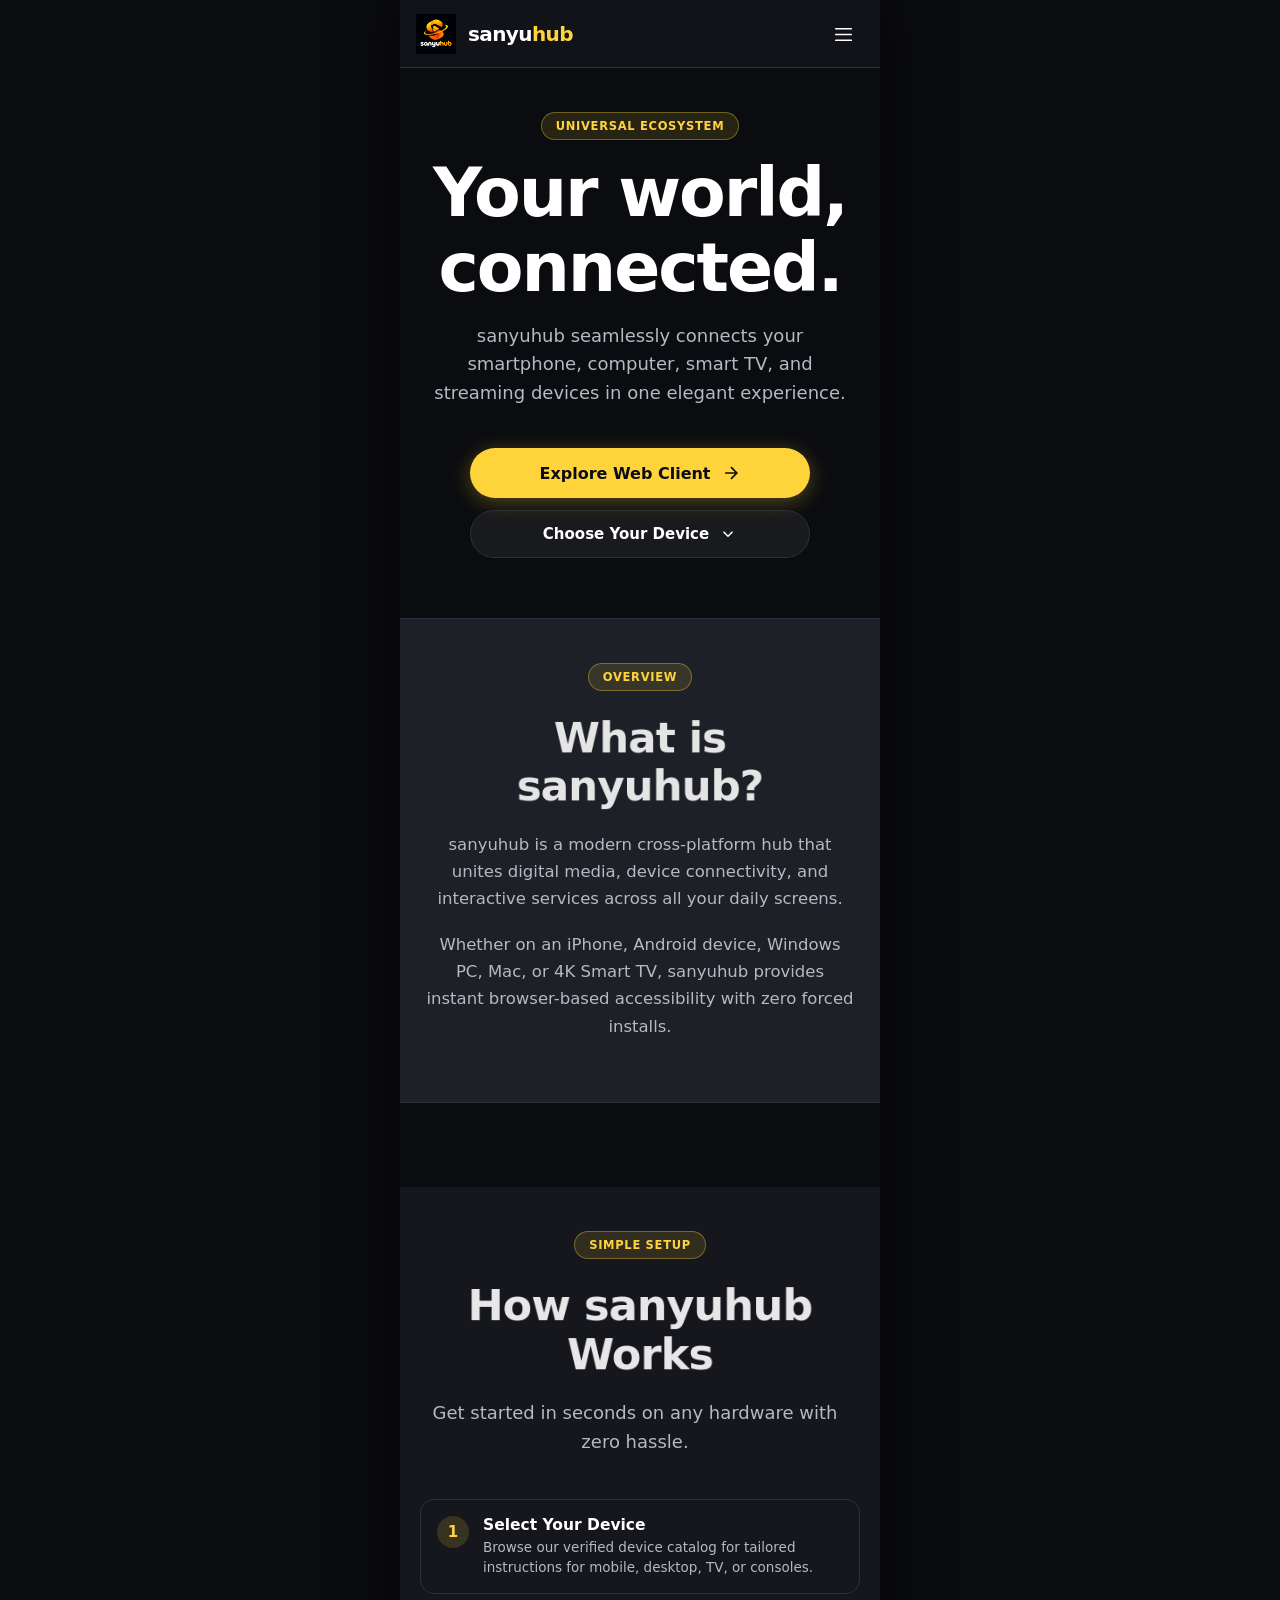
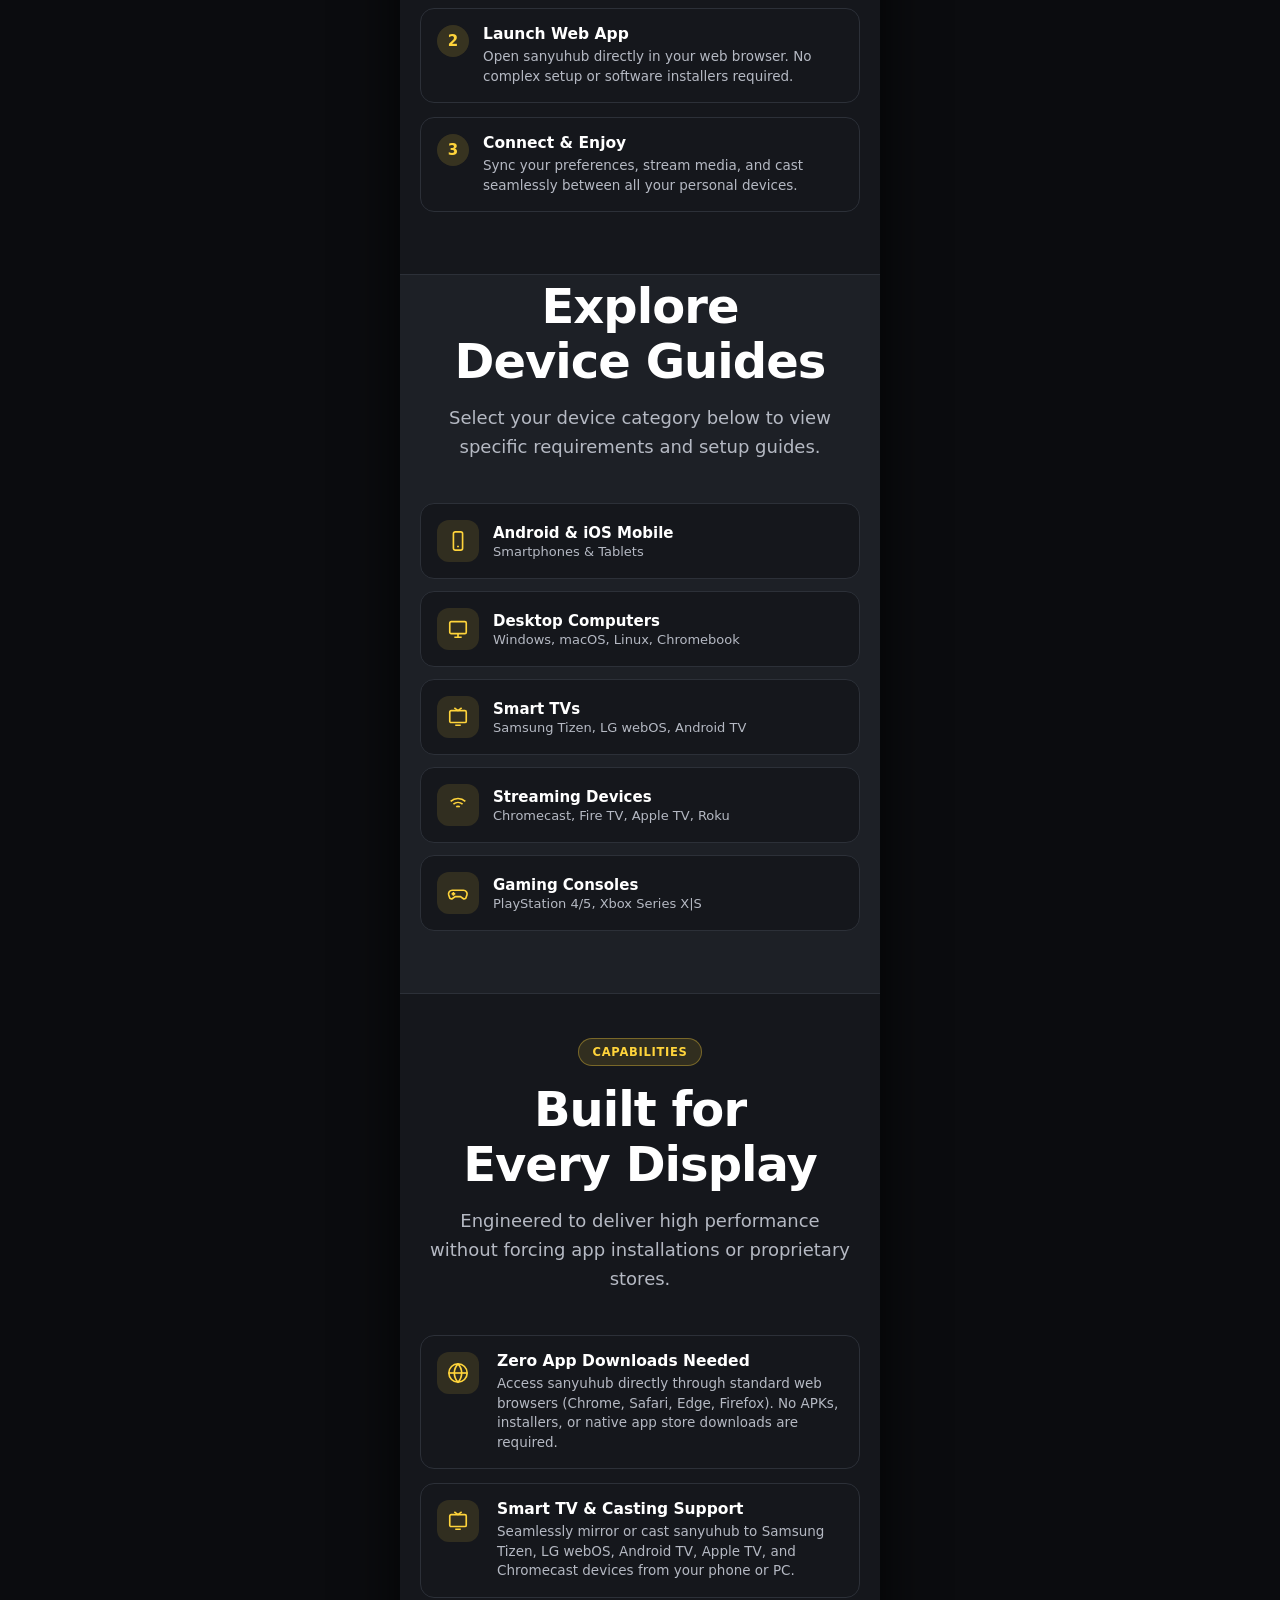
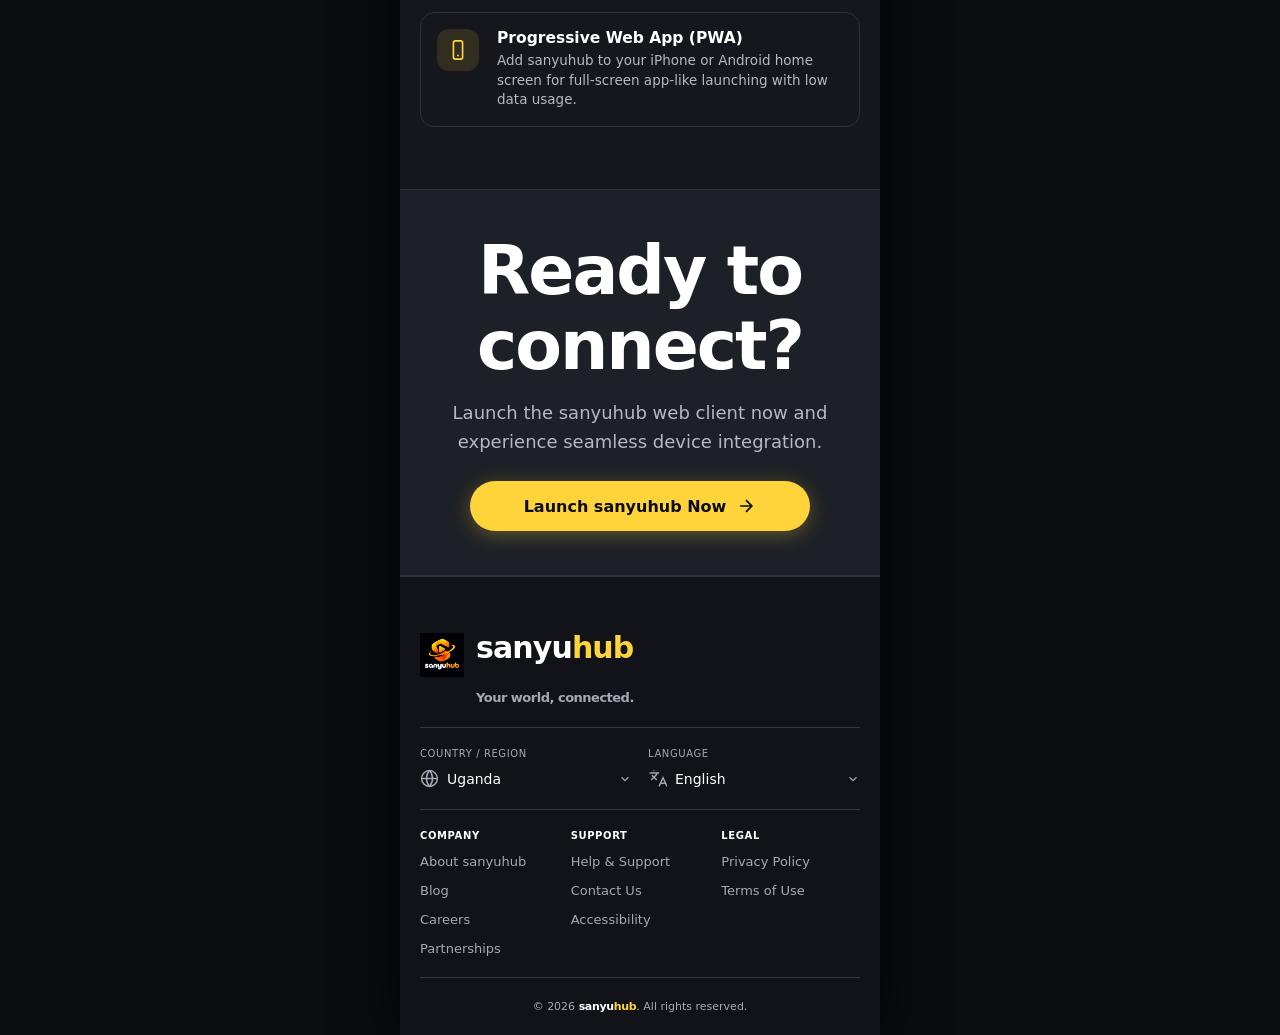
==== index.html @ c86d8ec1 "Set homepage hero image as CSS background for hero and sidebar Co-authored-by: lonelymeddy <25576430" ====
<!doctype html>
<html lang="en">
<head>
  <meta charset="utf-8">
  <meta name="viewport" content="width=device-width, initial-scale=1.0">
  <meta name="theme-color" content="#0b0c0f">
  <title>sanyuhub — Device Ecosystem</title>
  <link rel="icon" type="image/x-icon" href="/assets/favicon.ico">
  <link rel="apple-touch-icon" href="/assets/apple-touch-icon.png">
  <link rel="stylesheet" href="/src/styles/theme.css">
  <link rel="stylesheet" href="/src/styles/animations.css">
  <link rel="stylesheet" href="/src/styles/motion.css">
  <script src="/i18n.js"></script>
  <style>
    :root {
      color-scheme: dark;
      --header: #111318;
      --sidebar: #1a1c23;
      --hover: #292b35;
      --line: #30323a;
      --text: #f5f5f7;
      --muted: #b5b9c3;
      --card-bg: #15171c;
      --card-border: #2c3038;
      --color-accent: #ffd43b;
      --color-accent-hover: #ffe16a;
    }
    * { box-sizing: border-box; }
    html, body {
      margin: 0;
      padding: 0;
      min-height: 100%;
      font-family: system-ui, -apple-system, BlinkMacSystemFont, "Segoe UI", Roboto, "Helvetica Neue", Arial, sans-serif;
      background: var(--color-background);
      color: var(--color-text-primary);
      overflow-x: clip;
      scroll-behavior: smooth;
    }
    button, select, a { font: inherit; }

    .app {
      width: 100%;
      max-width: 480px;
      min-height: 100vh;
      margin: 0 auto;
      background: var(--sidebar);
      box-shadow: 0 0 50px rgba(0,0,0,0.8);
      display: flex;
      flex-direction: column;
      position: relative;
    }

    /* RTL Support */
    [dir="rtl"] {
      text-align: right;
    }
    [dir="rtl"] .category-button {
      text-align: right;
    }
    [dir="rtl"] .devices {
      padding: 0 47px 8px 12px;
    }
    [dir="rtl"] .device {
      border-left: none;
      border-right: 1px solid #555864;
      padding: 8px 12px 8px 0;
      text-align: right;
    }
    [dir="rtl"] .device.selected {
      border-right-color: var(--color-accent);
    }
    [dir="rtl"] .menu-toggle {
      margin-left: 0;
      margin-right: auto;
    }
    [dir="rtl"] .copyright {
      text-align: center;
    }

    /* Header - PRESERVED SIDEBAR/HEADER SPEC */
    .header {
      height: 68px;
      display: flex;
      align-items: center;
      gap: 12px;
      padding: 0 16px;
      background: var(--header);
      border-bottom: 1px solid var(--line);
      position: sticky;
      top: 0;
      z-index: 100;
    }
    .brand-link {
      display: flex;
      align-items: center;
      gap: 12px;
      text-decoration: none;
      color: inherit;
    }
    .logo {
      width: 40px;
      height: 40px;
      object-fit: contain;
      flex-shrink: 0;
    }
    .brand {
      font-size: 20px;
      font-weight: 750;
      letter-spacing: -.5px;
    }
    .menu-toggle {
      margin-left: auto;
      width: 42px;
      height: 42px;
      display: grid;
      place-items: center;
      border: 0;
      border-radius: 9px;
      background: transparent;
      color: white;
      cursor: pointer;
      transition: background 0.2s ease;
    }
    .menu-toggle:hover, .menu-toggle:focus-visible {
      background: var(--hover);
      outline: none;
    }
    .menu-toggle svg {
      width: 23px;
      height: 23px;
    }

    /* Sidebar Backdrop Overlay */
    .backdrop {
      display: none;
      position: fixed;
      top: 0;
      left: 0;
      right: 0;
      bottom: 0;
      background: rgba(0, 0, 0, 0.7);
      backdrop-filter: blur(4px);
      z-index: 80;
    }
    .backdrop.active {
      display: block;
    }

    /* Sidebar Navigation - EXACT BEHAVIOR & STRUCTURE PRESERVED */
    .sidebar {
      display: none;
      padding: 10px 8px 20px;
      background: linear-gradient(rgba(26, 28, 35, 0.88), rgba(26, 28, 35, 0.94)), url('/assets/homepage-hero.png');
      background-position: center;
      background-size: cover;
      background-repeat: no-repeat;
      border-bottom: 1px solid var(--line);
      position: sticky;
      top: 68px;
      max-height: calc(100vh - 68px);
      overflow-y: auto;
      z-index: 90;
    }
    .sidebar.open {
      display: block;
      animation: reveal .16s ease-out;
    }
    .category {
      border-radius: 9px;
      overflow: hidden;
      margin-bottom: 2px;
    }
    .category-button {
      width: 100%;
      min-height: 48px;
      display: flex;
      align-items: center;
      gap: 13px;
      padding: 10px 12px;
      border: 0;
      border-radius: 9px;
      color: var(--text);
      background: transparent;
      text-align: left;
      cursor: pointer;
      transition: background 0.15s ease;
    }
    .category-button:hover, .category-button:focus-visible {
      background: var(--hover);
      outline: none;
    }
    .category-icon {
      width: 22px;
      height: 22px;
      flex: 0 0 22px;
      display: grid;
      place-items: center;
      color: #e7e7eb;
    }
    .category-icon svg {
      width: 21px;
      height: 21px;
      stroke: currentColor;
      fill: none;
      stroke-width: 1.7;
      stroke-linecap: round;
      stroke-linejoin: round;
    }
    .category-name {
      flex: 1;
      font-size: 15px;
      font-weight: 520;
    }
    .toggle-symbol {
      width: 24px;
      height: 24px;
      display: grid;
      place-items: center;
      font-size: 23px;
      line-height: 1;
      font-weight: 350;
    }
    .devices {
      display: none;
      padding: 0 12px 8px 47px;
    }
    .category.open .devices {
      display: block;
      animation: reveal .16s ease-out;
    }
    a.category-button {
      text-decoration: none;
    }
    .category-button.selected {
      background: var(--hover);
      color: white;
      font-weight: 600;
    }
    .device {
      display: flex;
      align-items: center;
      gap: 8px;
      width: 100%;
      min-height: 40px;
      padding: 8px 0 8px 12px;
      border: 0;
      border-left: 1px solid #555864;
      background: transparent;
      color: var(--muted);
      text-align: left;
      font-size: 14px;
      cursor: pointer;
      transition: color 0.15s ease, background 0.15s ease;
      text-decoration: none;
    }
    .device-icon {
      width: 18px;
      height: 18px;
      flex: 0 0 18px;
      display: grid;
      place-items: center;
      color: inherit;
    }
    .device-icon svg {
      width: 16px;
      height: 16px;
      stroke: currentColor;
      fill: none;
      stroke-width: 1.7;
      stroke-linecap: round;
      stroke-linejoin: round;
    }
    .device:hover, .device:focus-visible {
      color: white;
      background: rgba(255, 255, 255, 0.04);
      outline: none;
    }
    .device.selected {
      color: #ffffff;
      font-weight: 600;
      border-left-color: var(--color-accent);
    }

    /* Workspace Content Area */
    .workspace {
      flex: 1;
      padding: 0;
      background: var(--color-background);
      display: flex;
      flex-direction: column;
      width: 100%;
      min-height: calc(100vh - 68px);
    }

    /* Storytelling Sections */
    .section-story {
      padding: 44px 20px;
      display: flex;
      flex-direction: column;
      align-items: center;
      text-align: center;
      position: relative;
      overflow: hidden;
      border-bottom: 1px solid var(--color-border);
    }
    .section-story.bg-dark {
      background: var(--color-background);
    }
    .home-hero-section {
      background-image: linear-gradient(rgba(11, 12, 15, 0.82), rgba(11, 12, 15, 0.90)), url('/assets/homepage-hero.png');
      background-position: center;
      background-size: cover;
      background-repeat: no-repeat;
    }
    .section-story.bg-surface {
      background: var(--color-surface);
    }
    .section-story.bg-card {
      background: var(--color-surface-elevated);
    }

    /* Typography Scale */
    .hero-title {
      font-size: clamp(34px, 8vw, 68px);
      font-weight: 750;
      line-height: 1.1;
      letter-spacing: -0.03em;
      margin: 0 0 16px;
      color: #ffffff;
      text-wrap: balance;
    }
    .section-title {
      font-size: clamp(26px, 6vw, 48px);
      font-weight: 700;
      line-height: 1.15;
      letter-spacing: -0.02em;
      margin: 0 0 14px;
      color: #ffffff;
      text-wrap: balance;
    }
    .body-lead {
      font-size: clamp(15.5px, 2.2vw, 18px);
      line-height: 1.6;
      color: var(--color-text-secondary);
      max-width: 430px;
      margin: 0 0 24px;
      font-weight: 400;
    }
    .body-text {
      font-size: clamp(14.5px, 1.9vw, 16.5px);
      line-height: 1.65;
      color: var(--muted);
      max-width: 430px;
      margin: 0 0 18px;
    }
    .badge-pill {
      display: inline-flex;
      align-items: center;
      gap: 6px;
      padding: 6px 14px;
      border-radius: 20px;
      background: rgba(255, 212, 59, 0.12);
      border: 1px solid rgba(255, 212, 59, 0.35);
      color: var(--color-accent);
      font-size: 11.5px;
      font-weight: 700;
      text-transform: uppercase;
      letter-spacing: 0.06em;
      margin-bottom: 16px;
    }

    /* Yellow Buttons & Micro-Interactions */
    .btn-primary {
      display: inline-flex;
      align-items: center;
      justify-content: center;
      gap: 10px;
      width: 100%;
      max-width: 340px;
      min-height: 50px;
      padding: 12px 24px;
      background: var(--color-accent);
      color: #0b0c0f;
      border: none;
      border-radius: 25px;
      font-size: 16px;
      font-weight: 700;
      text-decoration: none;
      cursor: pointer;
      box-shadow: 0 4px 20px rgba(255, 212, 59, 0.3);
      transition: transform 0.2s ease, background 0.2s ease, box-shadow 0.2s ease;
    }
    .btn-primary:hover, .btn-primary:focus-visible {
      background: var(--color-accent-hover);
      transform: translateY(-2px);
      box-shadow: 0 6px 24px rgba(255, 212, 59, 0.45);
      outline: none;
    }
    .btn-secondary {
      display: inline-flex;
      align-items: center;
      justify-content: center;
      gap: 10px;
      width: 100%;
      max-width: 340px;
      min-height: 48px;
      padding: 10px 20px;
      background: rgba(255, 255, 255, 0.06);
      color: #ffffff;
      border: 1px solid var(--color-border);
      border-radius: 24px;
      font-size: 15px;
      font-weight: 600;
      text-decoration: none;
      cursor: pointer;
      transition: background 0.2s ease, border-color 0.2s ease;
    }
    .btn-secondary:hover, .btn-secondary:focus-visible {
      background: rgba(255, 255, 255, 0.12);
      border-color: rgba(255, 212, 59, 0.5);
      outline: none;
    }

    /* Visual Containers & Graphics */
    .visual-container {
      width: 100%;
      max-width: 380px;
      margin: 20px 0 10px;
      position: relative;
    }
    .device-mockup {
      width: 100%;
      border-radius: 16px;
      background: var(--card-bg);
      border: 1px solid var(--card-border);
      padding: 20px;
      box-shadow: 0 16px 36px rgba(0,0,0,0.5);
      display: flex;
      flex-direction: column;
      align-items: center;
    }
    .device-graphic {
      width: 100%;
      max-height: 210px;
      object-fit: contain;
      margin-bottom: 8px;
    }
    .hero-image-crop-container {
      width: 100%;
      height: 240px;
      overflow: hidden;
      border-radius: 12px;
      position: relative;
    }
    .hero-image-crop-container img {
      width: 100%;
      height: 200%;
      object-fit: cover;
      object-position: top right;
      display: block;
    }

    /* Steps & Cards */
    .steps-container {
      width: 100%;
      display: flex;
      flex-direction: column;
      gap: 14px;
      margin: 18px 0;
      text-align: left;
    }
    .step-card {
      display: flex;
      gap: 14px;
      align-items: flex-start;
      background: var(--card-bg);
      border: 1px solid var(--card-border);
      border-radius: 14px;
      padding: 16px;
    }
    .step-number {
      width: 32px;
      height: 32px;
      border-radius: 50%;
      background: rgba(255, 212, 59, 0.15);
      color: var(--color-accent);
      display: grid;
      place-items: center;
      font-weight: 700;
      font-size: 15px;
      flex-shrink: 0;
    }
    .step-content h4 {
      margin: 0 0 4px;
      font-size: 15.5px;
      font-weight: 650;
      color: #fff;
    }
    .step-content p {
      margin: 0;
      font-size: 13.5px;
      color: var(--muted);
      line-height: 1.45;
    }

    /* Category Grid */
    .category-grid {
      display: grid;
      grid-template-columns: 1fr;
      gap: 12px;
      width: 100%;
      margin: 18px 0;
    }
    .cat-card {
      display: flex;
      align-items: center;
      gap: 14px;
      background: var(--card-bg);
      border: 1px solid var(--card-border);
      border-radius: 14px;
      padding: 16px;
      text-decoration: none;
      color: inherit;
      transition: transform 0.2s ease, border-color 0.2s ease, background 0.2s ease;
    }
    .cat-card:hover {
      border-color: rgba(255, 212, 59, 0.4);
      background: #1c1f28;
      transform: translateY(-2px);
    }
    .cat-card-icon {
      width: 42px;
      height: 42px;
      border-radius: 12px;
      background: rgba(255, 212, 59, 0.12);
      display: grid;
      place-items: center;
      color: var(--color-accent);
      flex-shrink: 0;
    }
    .cat-card-icon svg {
      width: 22px;
      height: 22px;
      stroke: currentColor;
      fill: none;
      stroke-width: 1.8;
    }
    .cat-card-info {
      text-align: left;
      flex: 1;
    }
    .cat-card-info h4 {
      margin: 0 0 2px;
      font-size: 15px;
      font-weight: 650;
      color: #fff;
    }
    .cat-card-info p {
      margin: 0;
      font-size: 13px;
      color: var(--muted);
    }

    /* Spec List */
    .spec-box {
      width: 100%;
      background: var(--card-bg);
      border: 1px solid var(--card-border);
      border-radius: 14px;
      padding: 18px;
      text-align: left;
      margin: 16px 0;
    }
    .spec-item {
      display: flex;
      justify-content: space-between;
      padding: 10px 0;
      border-bottom: 1px solid rgba(255,255,255,0.06);
      font-size: 13.5px;
    }
    .spec-item:last-child {
      border-bottom: none;
    }
    .spec-label {
      color: var(--muted);
    }
    .spec-val {
      color: #fff;
      font-weight: 550;
    }

    /* Troubleshooting Card */
    .trouble-card {
      width: 100%;
      background: rgba(255, 212, 59, 0.08);
      border: 1px solid rgba(255, 212, 59, 0.3);
      border-radius: 14px;
      padding: 16px;
      text-align: left;
      margin: 16px 0;
    }
    .trouble-card h4 {
      margin: 0 0 6px;
      font-size: 14.5px;
      color: var(--color-accent);
      display: flex;
      align-items: center;
      gap: 8px;
    }
    .trouble-card p {
      margin: 0;
      font-size: 13.5px;
      color: #fef08a;
      line-height: 1.45;
    }

    /* Footer */
    .footer {
      width: 100%;
      padding: 28px 20px 20px;
      background: #111318;
      color: #fff;
      border-top: 1px solid var(--line);
    }
    .footer .brand {
      display: flex;
      align-items: center;
      gap: 12px;
      margin-bottom: 22px;
    }
    .footer .logo {
      width: 44px;
      height: 44px;
      object-fit: contain;
      flex-shrink: 0;
    }
    .tagline {
      margin: 0;
      color: #a4a9b4;
      font-size: 13px;
    }
    .divider {
      height: 1px;
      margin: 20px 0;
      background: #343944;
    }
    .selectors {
      display: grid;
      grid-template-columns: 1fr 1fr;
      gap: 16px;
    }
    .selector-label {
      display: block;
      margin-bottom: 10px;
      color: #a4a9b4;
      font-size: 10px;
      letter-spacing: .6px;
    }
    .selector {
      display: flex;
      align-items: center;
      gap: 8px;
      min-width: 0;
    }
    .selector-icon {
      width: 19px;
      height: 19px;
      flex-shrink: 0;
      color: #a4a9b4;
    }
    .selector select {
      width: 100%;
      min-width: 0;
      padding: 2px 0;
      border: none;
      outline: none;
      appearance: none;
      background: transparent;
      color: #fff;
      font-size: 14px;
      cursor: pointer;
    }
    .selector select option {
      background: #111318;
      color: #fff;
    }
    .chevron {
      width: 14px;
      height: 14px;
      flex-shrink: 0;
      color: #a4a9b4;
      pointer-events: none;
    }
    .footer-links {
      display: grid;
      grid-template-columns: repeat(3, 1fr);
      gap: 20px 12px;
    }
    .footer-group-title {
      margin: 0 0 10px;
      font-size: 10px;
      font-weight: 700;
      letter-spacing: .6px;
      text-transform: uppercase;
      color: #ffffff;
    }
    .footer-group-list {
      list-style: none;
      margin: 0;
      padding: 0;
      display: flex;
      flex-direction: column;
      gap: 10px;
    }
    .footer-links a {
      color: #a4a9b4;
      font-size: 13px;
      text-decoration: none;
      transition: color .2s ease;
      cursor: pointer;
    }
    .footer-links a:hover, .footer-links a:focus-visible {
      color: #fff;
      outline: none;
    }
    .copyright {
      margin: 0;
      color: #a4a9b4;
      font-size: 11px;
      line-height: 1.6;
      text-align: center;
    }

    @keyframes reveal {
      from { opacity: 0; transform: translateY(-4px); }
      to { opacity: 1; transform: translateY(0); }
    }
    @media (max-width: 350px) {
      .footer { padding: 20px 14px 16px; }
      .selectors { gap: 10px; }
      .selector select { font-size: 12px; }
    }

    /* Installation Status Badges & Action Buttons */
    .status-badge {
      display: inline-flex;
      align-items: center;
      gap: 8px;
      padding: 6px 14px;
      border-radius: 20px;
      font-size: 12px;
      font-weight: 700;
      letter-spacing: 0.04em;
      text-transform: uppercase;
      margin-bottom: 12px;
    }
    .status-badge.status-available {
      background: rgba(16, 185, 129, 0.12);
      border: 1px solid rgba(16, 185, 129, 0.35);
      color: #34d399;
    }
    .status-badge.status-coming-soon {
      background: rgba(245, 158, 11, 0.12);
      border: 1px solid rgba(245, 158, 11, 0.35);
      color: #fbbf24;
    }
    .status-badge.status-unsupported {
      background: rgba(239, 68, 68, 0.12);
      border: 1px solid rgba(239, 68, 68, 0.35);
      color: #f87171;
    }
    .status-dot {
      width: 8px;
      height: 8px;
      border-radius: 50%;
      display: inline-block;
    }
    .dot-green { background: #34d399; box-shadow: 0 0 8px rgba(52, 211, 153, 0.6); }
    .dot-amber { background: #fbbf24; box-shadow: 0 0 8px rgba(251, 191, 36, 0.6); }
    .dot-red { background: #f87171; box-shadow: 0 0 8px rgba(248, 113, 113, 0.6); }

    .actions-group {
      display: flex;
      flex-direction: column;
      gap: 12px;
      width: 100%;
      max-width: 380px;
      margin: 16px 0;
      align-items: center;
    }
    .action-btn-wrapper {
      width: 100%;
      display: flex;
      flex-direction: column;
      align-items: center;
      gap: 6px;
    }
    .action-explain-text {
      margin: 2px 0 0;
      font-size: 12.5px;
      color: var(--muted);
      text-align: center;
      line-height: 1.4;
    }

    .btn-disabled, button[disabled], button[aria-disabled="true"] {
      opacity: 0.6;
      cursor: not-allowed !important;
      background: rgba(255, 255, 255, 0.08) !important;
      border: 1px dashed var(--card-border) !important;
      color: var(--muted) !important;
      box-shadow: none !important;
    }
    .btn-disabled:hover, button[disabled]:hover, button[aria-disabled="true"]:hover {
      transform: none !important;
      background: rgba(255, 255, 255, 0.08) !important;
    }

    /* Setup & Removal Cards */
    .guide-card {
      width: 100%;
      background: var(--card-bg);
      border: 1px solid var(--card-border);
      border-radius: 14px;
      padding: 18px;
      text-align: left;
      margin: 12px 0;
    }
    .guide-card h4 {
      margin: 0 0 8px;
      font-size: 15px;
      font-weight: 650;
      color: #ffffff;
      display: flex;
      align-items: center;
      gap: 8px;
    }
    .guide-card p {
      margin: 0;
      font-size: 13.5px;
      color: var(--muted);
      line-height: 1.5;
    }

  </style>
</head>
<body>
  <main class="app">
    <!-- Header -->
    <header class="header">
      <a href="/" class="brand-link" id="homeBrandLink" data-i18n-attr="aria-label:aria.homepage" aria-label="sanyuhub homepage">
        <img class="logo" src="/assets/sanyuhub-logo.png" alt="sanyuhub logo" width="40" height="40">
        <div class="brand">
          <span class="brand-name"><span class="brand-name__sanyu">sanyu</span><span class="brand-name__hub">hub</span></span>
        </div>
      </a>
      <button class="menu-toggle" id="menuToggle" data-i18n-attr="aria-label:aria.menu_toggle" aria-label="Toggle sidebar" aria-expanded="false" aria-controls="sidebar">
        <svg viewBox="0 0 24 24" aria-hidden="true"><path d="M4 6h16M4 12h16M4 18h16" stroke="currentColor" stroke-width="1.8" stroke-linecap="round"/></svg>
      </button>
    </header>

    <!-- Sidebar Backdrop Overlay -->
    <div class="backdrop" id="backdrop" aria-hidden="true"></div>

    <!-- Sidebar Navigation - EXACT STRUCTURE UNTOUCHED -->
    <nav class="sidebar" id="sidebar" data-i18n-attr="aria-label:aria.sidebar" aria-label="Devices">
      <section class="category" data-category="Home">
        <a class="category-button" href="/" data-route="/">
          <span class="category-icon" aria-hidden="true">
            <svg viewBox="0 0 24 24"><path d="m3 9 9-7 9 7v11a2 2 0 0 1-2 2H5a2 2 0 0 1-2-2z"/><polyline points="9 22 9 12 15 12 15 22"/></svg>
          </span>
          <span class="category-name" data-i18n="category.home">Home</span>
        </a>
      </section>

      <section class="category" data-category="Mobile">
        <button class="category-button" aria-expanded="false">
          <span class="category-icon" aria-hidden="true">
            <svg viewBox="0 0 24 24"><rect x="7" y="2" width="10" height="20" rx="2"/><path d="M11 18h2"/></svg>
          </span>
          <span class="category-name" data-i18n="category.mobile">Mobile</span><span class="toggle-symbol" aria-hidden="true">+</span>
        </button>
        <div class="devices">
          <a class="device" href="/devices/website" data-route="/devices/website">
            <span class="device-icon" aria-hidden="true"><svg viewBox="0 0 24 24"><circle cx="12" cy="12" r="10"/><path d="M12 2a14.5 14.5 0 0 0 0 20 14.5 14.5 0 0 0 0-20"/><path d="M2 12h20"/></svg></span>
            <span data-i18n="device.website">Website</span>
          </a>
        </div>
      </section>

      <section class="category" data-category="Android">
        <button class="category-button" aria-expanded="false">
          <span class="category-icon" aria-hidden="true"><svg viewBox="0 0 24 24"><rect x="5" y="3" width="14" height="18" rx="2"/><path d="M9 7h6M10 17h4"/></svg></span>
          <span class="category-name" data-i18n="category.android">Android</span><span class="toggle-symbol" aria-hidden="true">+</span>
        </button>
        <div class="devices">
          <a class="device" href="/devices/android-phones" data-route="/devices/android-phones" data-i18n="device.android_phones">Android Phones</a>
          <a class="device" href="/devices/android-tablets" data-route="/devices/android-tablets" data-i18n="device.android_tablets">Android Tablets</a>
        </div>
      </section>

      <section class="category" data-category="iOS">
        <button class="category-button" aria-expanded="false">
          <span class="category-icon" aria-hidden="true"><svg viewBox="0 0 24 24"><rect x="5" y="3" width="14" height="18" rx="3"/><path d="M10 17h4"/></svg></span>
          <span class="category-name" data-i18n="category.ios">iOS</span><span class="toggle-symbol" aria-hidden="true">+</span>
        </button>
        <div class="devices">
          <a class="device" href="/devices/iphone" data-route="/devices/iphone" data-i18n="device.iphone">iPhone</a>
          <a class="device" href="/devices/ipad" data-route="/devices/ipad" data-i18n="device.ipad">iPad</a>
        </div>
      </section>

      <section class="category" data-category="Desktop">
        <button class="category-button" aria-expanded="false">
          <span class="category-icon" aria-hidden="true"><svg viewBox="0 0 24 24"><rect x="3" y="4" width="18" height="13" rx="1.5"/><path d="M8 21h8M12 17v4"/></svg></span>
          <span class="category-name" data-i18n="category.desktop">Desktop</span><span class="toggle-symbol" aria-hidden="true">+</span>
        </button>
        <div class="devices">
          <a class="device" href="/devices/windows" data-route="/devices/windows" data-i18n="device.windows">Windows</a>
          <a class="device" href="/devices/macos" data-route="/devices/macos" data-i18n="device.macos">macOS</a>
          <a class="device" href="/devices/linux" data-route="/devices/linux" data-i18n="device.linux">Linux</a>
          <a class="device" href="/devices/chromebook" data-route="/devices/chromebook" data-i18n="device.chromebook">Chromebook</a>
        </div>
      </section>

      <section class="category" data-category="Smart TV">
        <button class="category-button" aria-expanded="false">
          <span class="category-icon" aria-hidden="true"><svg viewBox="0 0 24 24"><rect x="3" y="5" width="18" height="13" rx="1.5"/><path d="m8 2 4 3 4-3M9 21h6"/></svg></span>
          <span class="category-name" data-i18n="category.smart_tv">Smart TV</span><span class="toggle-symbol" aria-hidden="true">+</span>
        </button>
        <div class="devices">
          <a class="device" href="/devices/samsung-smart-tv" data-route="/devices/samsung-smart-tv" data-i18n="device.samsung_smart_tv">Samsung Smart TV</a>
          <a class="device" href="/devices/lg-smart-tv" data-route="/devices/lg-smart-tv" data-i18n="device.lg_smart_tv">LG Smart TV</a>
          <a class="device" href="/devices/android-tv" data-route="/devices/android-tv" data-i18n="device.android_tv">Android TV</a>
          <a class="device" href="/devices/google-tv" data-route="/devices/google-tv" data-i18n="device.google_tv">Google TV</a>
          <a class="device" href="/devices/hisense-smart-tv" data-route="/devices/hisense-smart-tv" data-i18n="device.hisense_smart_tv">Hisense Smart TV</a>
        </div>
      </section>

      <section class="category" data-category="Gaming Consoles">
        <button class="category-button" aria-expanded="false">
          <span class="category-icon" aria-hidden="true"><svg viewBox="0 0 24 24"><path d="M6 9h12a4 4 0 0 1 3.8 5l-1 3a2 2 0 0 1-3.2 1l-3-2H9l-3 2a2 2 0 0 1-3.2-1l-1-3A4 4 0 0 1 6 9Z"/><path d="M7 11v4M5 13h4M16 12h.01M19 14h.01"/></svg></span>
          <span class="category-name" data-i18n="category.gaming_consoles">Gaming Consoles</span><span class="toggle-symbol" aria-hidden="true">+</span>
        </button>
        <div class="devices">
          <a class="device" href="/devices/playstation" data-route="/devices/playstation" data-i18n="device.playstation">PlayStation</a>
          <a class="device" href="/devices/xbox" data-route="/devices/xbox" data-i18n="device.xbox">Xbox</a>
        </div>
      </section>

      <section class="category" data-category="Streaming Devices">
        <button class="category-button" aria-expanded="false">
          <span class="category-icon" aria-hidden="true"><svg viewBox="0 0 24 24"><path d="M4 8a12 12 0 0 1 16 0M7 11a8 8 0 0 1 10 0M10 14a4 4 0 0 1 4 0M12 18h.01"/></svg></span>
          <span class="category-name" data-i18n="category.streaming_devices">Streaming Devices</span><span class="toggle-symbol" aria-hidden="true">+</span>
        </button>
        <div class="devices">
          <a class="device" href="/devices/apple-tv" data-route="/devices/apple-tv" data-i18n="device.apple_tv">Apple TV</a>
          <a class="device" href="/devices/amazon-fire-tv" data-route="/devices/amazon-fire-tv" data-i18n="device.amazon_fire_tv">Amazon Fire TV</a>
          <a class="device" href="/devices/chromecast" data-route="/devices/chromecast" data-i18n="device.chromecast">Chromecast</a>
          <a class="device" href="/devices/roku" data-route="/devices/roku" data-i18n="device.roku">Roku</a>
        </div>
      </section>

      <section class="category" data-category="Set-top Boxes">
        <button class="category-button" aria-expanded="false">
          <span class="category-icon" aria-hidden="true"><svg viewBox="0 0 24 24"><rect x="3" y="7" width="18" height="11" rx="2"/><path d="M7 12h.01M11 12h.01M15 12h.01M19 12h.01"/></svg></span>
          <span class="category-name" data-i18n="category.set_top_boxes">Set-top Boxes</span><span class="toggle-symbol" aria-hidden="true">+</span>
        </button>
        <div class="devices">
          <a class="device" href="/devices/android-tv-boxes" data-route="/devices/android-tv-boxes" data-i18n="device.android_tv_boxes">Android TV Boxes</a>
          <a class="device" href="/devices/compatible-cable-boxes" data-route="/devices/compatible-cable-boxes" data-i18n="device.compatible_cable_boxes">Compatible Cable Boxes</a>
        </div>
      </section>
    </nav>

    <!-- Workspace Area -->
    <section class="workspace" id="workspace" aria-live="polite">
      <!-- Dynamic Content Rendered Here -->
    </section>

    <!-- Footer -->
    <footer class="footer">
      <div class="brand">
        <img class="logo" src="/assets/sanyuhub-logo.png" alt="sanyuhub logo" width="44" height="44">
        <div>
          <h2 class="brand-name"><span class="brand-name__sanyu">sanyu</span><span class="brand-name__hub">hub</span></h2>
          <p class="tagline" data-i18n="brand.tagline">Your world, connected.</p>
        </div>
      </div>

      <div class="divider"></div>

      <!-- Selectors -->
      <div class="selectors">
        <div>
          <label class="selector-label" for="country" data-i18n="selector.country">COUNTRY / REGION</label>
          <div class="selector">
            <svg class="selector-icon" viewBox="0 0 24 24" fill="none" stroke="currentColor" stroke-width="1.8" aria-hidden="true">
              <circle cx="12" cy="12" r="10"/>
              <path d="M2 12h20"/>
              <path d="M12 2a15 15 0 0 1 0 20"/>
              <path d="M12 2a15 15 0 0 0 0 20"/>
            </svg>
            <select id="country" data-i18n-attr="aria-label:aria.country" aria-label="Country or region">
              <option value="UG" data-i18n="country.UG">Uganda</option>
              <option value="KE" data-i18n="country.KE">Kenya</option>
              <option value="TZ" data-i18n="country.TZ">Tanzania</option>
              <option value="RW" data-i18n="country.RW">Rwanda</option>
              <option value="NG" data-i18n="country.NG">Nigeria</option>
              <option value="ZA" data-i18n="country.ZA">South Africa</option>
              <option value="US" data-i18n="country.US">United States</option>
              <option value="GB" data-i18n="country.GB">United Kingdom</option>
              <option value="IN" data-i18n="country.IN">India</option>
              <option value="OTHER" data-i18n="country.OTHER">Other</option>
            </select>
            <svg class="chevron" viewBox="0 0 24 24" fill="none" stroke="currentColor" stroke-width="2" aria-hidden="true">
              <path d="m6 9 6 6 6-6"/>
            </svg>
          </div>
        </div>

        <div>
          <label class="selector-label" for="language" data-i18n="selector.language">LANGUAGE</label>
          <div class="selector">
            <svg class="selector-icon" viewBox="0 0 24 24" fill="none" stroke="currentColor" stroke-width="1.8" aria-hidden="true">
              <path d="m5 8 6 6"/>
              <path d="m4 14 6-6 2-3"/>
              <path d="M2 5h12"/>
              <path d="M7 2h1"/>
              <path d="m14 22 5-11 5 11"/>
              <path d="M16 18h6"/>
            </svg>
            <select id="language" data-i18n-attr="aria-label:aria.language" aria-label="Language">
              <option value="en">English</option>
              <option value="lg">Luganda</option>
              <option value="lus">Lusoga</option>
              <option value="sw">Swahili</option>
              <option value="fr">French</option>
              <option value="ar">Arabic</option>
              <option value="pt">Portuguese</option>
              <option value="es">Spanish</option>
              <option value="hi">Hindi</option>
            </select>
            <svg class="chevron" viewBox="0 0 24 24" fill="none" stroke="currentColor" stroke-width="2" aria-hidden="true">
              <path d="m6 9 6 6 6-6"/>
            </svg>
          </div>
        </div>
      </div>

      <div class="divider"></div>

      <!-- Footer navigation -->
      <nav class="footer-links" data-i18n-attr="aria-label:aria.footer_nav" aria-label="Footer navigation">
        <div class="footer-group">
          <h3 class="footer-group-title" data-i18n="footer.company">Company</h3>
          <ul class="footer-group-list">
            <li><a href="/about" data-route="/about" data-i18n="nav.about">About sanyuhub</a></li>
            <li><a href="/blog" data-route="/blog" data-i18n="nav.blog">Blog</a></li>
            <li><a href="/careers" data-route="/careers" data-i18n="nav.careers">Careers</a></li>
            <li><a href="/partnerships" data-route="/partnerships" data-i18n="nav.partnerships">Partnerships</a></li>
          </ul>
        </div>
        <div class="footer-group">
          <h3 class="footer-group-title" data-i18n="footer.support">Support</h3>
          <ul class="footer-group-list">
            <li><a href="/help" data-route="/help" data-i18n="nav.help">Help &amp; Support</a></li>
            <li><a href="/contact" data-route="/contact" data-i18n="nav.contact">Contact Us</a></li>
            <li><a href="/accessibility" data-route="/accessibility" data-i18n="nav.accessibility">Accessibility</a></li>
          </ul>
        </div>
        <div class="footer-group">
          <h3 class="footer-group-title" data-i18n="footer.legal">Legal</h3>
          <ul class="footer-group-list">
            <li><a href="/privacy" data-route="/privacy" data-i18n="nav.privacy">Privacy Policy</a></li>
            <li><a href="/terms" data-route="/terms" data-i18n="nav.terms">Terms of Use</a></li>
          </ul>
        </div>
      </nav>

      <div class="divider"></div>

      <!-- Copyright -->
      <p class="copyright">
        © <span id="year">2026</span> <span class="brand-name"><span class="brand-name__sanyu">sanyu</span><span class="brand-name__hub">hub</span></span>. <span data-i18n="footer.rights">All rights reserved.</span>
      </p>
    </footer>
  </main>

  <script type="module">
    import { initZoomTypography } from '/src/js/animations/ZoomTypography.js';
    import { initZoomOutTypography } from '/src/js/animations/ZoomOutTypography.js';
    import { initStaggeredWords } from '/src/js/animations/StaggeredWords.js';
    import { initBlurToFocus } from '/src/js/animations/BlurToFocus.js';
    import { initParallaxElement } from '/src/js/animations/ParallaxElement.js';
    import { initPinnedStorySection } from '/src/js/animations/PinnedStorySection.js';
    import { initDirectionalReveal } from '/src/js/animations/DirectionalReveal.js';
    import { attachMicroInteractions } from '/src/js/animations/MicroInteractions.js';

    // Translation helper shorthand
    function t(key, fallback) {
      if (window.i18n && typeof window.i18n.t === 'function') {
        const val = window.i18n.t(key);
        if (val !== key) return val;
      }
      return fallback || key;
    }

    // Helper image renderer with loading skeleton & error fallback
    function renderImageWithFallback(src, alt, className = 'device-graphic') {
      const fallbackSvg = `data:image/svg+xml;utf8,<svg xmlns="http://www.w3.org/2000/svg" width="200" height="140" viewBox="0 0 200 140" fill="%2315171c"><rect width="200" height="140" rx="12" fill="%2315171c" stroke="%23ffd43b" stroke-width="2"/><text x="50%" y="50%" dominant-baseline="middle" text-anchor="middle" fill="%23ffd43b" font-family="sans-serif" font-size="14">sanyuhub Device</text></svg>`;
      return `
        <div class="img-wrapper" style="position:relative; width:100%; overflow:hidden;">
          <img src="${src}" alt="${alt}" class="${className} img-loading"
            onload="this.classList.remove('img-loading'); this.classList.add('img-loaded');"
            onerror="this.onerror=null; this.src='${fallbackSvg}'; this.classList.remove('img-loading'); this.classList.add('img-loaded');" />
        </div>
      `;
    }

    // Helper SVG graphics generator for devices
    function renderSVGGraphic(type) {
      switch (type) {
        case 'mobile':
          return `<svg viewBox="0 0 200 140" fill="none" xmlns="http://www.w3.org/2000/svg" class="device-graphic" role="img" aria-label="Smartphone illustration"><rect x="60" y="10" width="80" height="120" rx="12" fill="#1b1e28" stroke="#ffd43b" stroke-width="3"/><rect x="68" y="20" width="64" height="92" rx="4" fill="#0b0c0f"/><circle cx="100" cy="120" r="3" fill="#ffd43b"/><path d="M78 45h44M78 55h30" stroke="#ffd43b" stroke-width="3" stroke-linecap="round"/></svg>`;
        case 'desktop':
          return `<svg viewBox="0 0 200 140" fill="none" xmlns="http://www.w3.org/2000/svg" class="device-graphic" role="img" aria-label="Desktop Computer illustration"><rect x="25" y="15" width="150" height="90" rx="8" fill="#1b1e28" stroke="#ffd43b" stroke-width="3"/><rect x="33" y="23" width="134" height="74" rx="3" fill="#0b0c0f"/><path d="M85 105h30v15H85z" fill="#1b1e28"/><path d="M65 120h70" stroke="#ffd43b" stroke-width="3" stroke-linecap="round"/><circle cx="100" cy="60" r="16" fill="rgba(255,212,59,0.15)" stroke="#ffd43b" stroke-width="2"/></svg>`;
        case 'tv':
          return `<svg viewBox="0 0 200 140" fill="none" xmlns="http://www.w3.org/2000/svg" class="device-graphic" role="img" aria-label="Smart TV illustration"><rect x="15" y="15" width="170" height="95" rx="6" fill="#1b1e28" stroke="#ffd43b" stroke-width="3"/><rect x="22" y="22" width="156" height="81" rx="2" fill="#0b0c0f"/><path d="M70 120l15-10h30l15 10" stroke="#ffd43b" stroke-width="3" stroke-linecap="round"/><circle cx="100" cy="62" r="18" fill="rgba(255,212,59,0.2)" stroke="#ffd43b" stroke-width="2"/></svg>`;
        case 'console':
          return `<svg viewBox="0 0 200 140" fill="none" xmlns="http://www.w3.org/2000/svg" class="device-graphic" role="img" aria-label="Gaming Console Controller illustration"><rect x="30" y="35" width="140" height="70" rx="20" fill="#1b1e28" stroke="#ffd43b" stroke-width="3"/><circle cx="65" cy="70" r="14" fill="#0b0c0f" stroke="#ffd43b" stroke-width="2"/><path d="M65 62v16M57 70h16" stroke="#ffd43b" stroke-width="2.5" stroke-linecap="round"/><circle cx="130" cy="62" r="4" fill="#ef4444"/><circle cx="142" cy="70" r="4" fill="#ffd43b"/><circle cx="118" cy="70" r="4" fill="#10b981"/><circle cx="130" cy="78" r="4" fill="#f59e0b"/></svg>`;
        case 'streaming':
          return `<svg viewBox="0 0 200 140" fill="none" xmlns="http://www.w3.org/2000/svg" class="device-graphic" role="img" aria-label="Streaming Device illustration"><rect x="50" y="45" width="100" height="50" rx="10" fill="#1b1e28" stroke="#ffd43b" stroke-width="3"/><circle cx="100" cy="70" r="12" fill="rgba(255,212,59,0.2)" stroke="#ffd43b" stroke-width="2"/><path d="M130 60a12 12 0 0 1 0 20M140 52a22 22 0 0 1 0 36" stroke="#ffd43b" stroke-width="2.5" stroke-linecap="round"/></svg>`;
        default:
          return `<svg viewBox="0 0 200 140" fill="none" xmlns="http://www.w3.org/2000/svg" class="device-graphic" role="img" aria-label="Device Hardware illustration"><rect x="30" y="20" width="140" height="100" rx="10" fill="#1b1e28" stroke="#ffd43b" stroke-width="3"/><rect x="40" y="30" width="120" height="80" rx="4" fill="#0b0c0f"/></svg>`;
      }
    }

    const DEVICE_DETAILS = {
  "/devices/website": {
    "status": "available",
    "statusLabel": "Available",
    "badge": "Universal Access",
    "title": "sanyuhub Web Client",
    "subtitle": "Instant browser access across any desktop, phone, or smart device with no app downloads required.",
    "graphicType": "desktop",
    "actions": [
      {
        "label": "Launch Web Client",
        "url": "https://sanyuhub.onrender.com/",
        "primary": true,
        "external": true
      }
    ],
    "requirements": [
      {
        "label": "Platform Standards",
        "val": "HTML5, WebGL, ES6+"
      },
      {
        "label": "Installation Requirements",
        "val": "No store download required"
      },
      {
        "label": "Supported Browsers",
        "val": "Chrome, Safari, Firefox, Edge, Opera"
      }
    ],
    "steps": [
      {
        "num": "1",
        "title": "Open Your Favorite Browser",
        "text": "Launch Google Chrome, Apple Safari, Mozilla Firefox, or Microsoft Edge on any device."
      },
      {
        "num": "2",
        "title": "Access sanyuhub Web Portal",
        "text": "Open the sanyuhub Web Client interface directly in your browser."
      },
      {
        "num": "3",
        "title": "Bookmark & Shortcut",
        "text": "Add a browser bookmark or home screen shortcut for 1-tap instant launching."
      }
    ],
    "setup": {
      "title": "Initial Setup & Configuration",
      "text": "Upon launching the Web Client, allow local storage permissions to preserve your language preferences, theme settings, and saved playback state."
    },
    "trouble": {
      "title": "Troubleshooting & Solutions",
      "text": "If web playback stalls, verify JavaScript is enabled in browser settings, clear browser cache files, and temporarily disable ad-blockers."
    },
    "removal": {
      "title": "Clearing Saved Data",
      "text": "To reset saved preferences, open your browser Site Settings, find sanyuhub under Privacy, and select Clear Storage & Cookies."
    }
  },
  "/devices/android-phones": {
    "status": "available",
    "statusLabel": "Available",
    "badge": "Android Mobile",
    "title": "sanyuhub on Android Phones",
    "subtitle": "Touch-optimized mobile app and web experience for all modern Android smartphones.",
    "graphicType": "mobile",
    "actions": [
      {
        "label": "Get It on Google Play",
        "url": "https://play.google.com/store",
        "primary": true,
        "external": true
      },
      {
        "label": "Launch Mobile Web App",
        "url": "https://sanyuhub.onrender.com/",
        "primary": false,
        "external": true
      },
      {
        "label": "Direct APK Package — Coming Soon",
        "type": "coming_soon",
        "note": "Direct standalone APK download instructions are currently being finalized."
      }
    ],
    "requirements": [
      {
        "label": "Operating System",
        "val": "Android 8.0 (Oreo) or newer"
      },
      {
        "label": "Store Access",
        "val": "Google Play Store / Chrome PWA"
      },
      {
        "label": "Hardware Prerequisites",
        "val": "Touchscreen display with internet connectivity"
      }
    ],
    "steps": [
      {
        "num": "1",
        "title": "Open Google Play Store",
        "text": "Launch Google Play Store on your Android smartphone and search for sanyuhub."
      },
      {
        "num": "2",
        "title": "Install Application",
        "text": "Tap Install to download the application directly onto your Android device."
      },
      {
        "num": "3",
        "title": "PWA Home Screen Alternative",
        "text": "Or launch Chrome, open the sanyuhub portal, tap the menu (three dots), and tap Add to Home screen."
      }
    ],
    "setup": {
      "title": "Initial Setup",
      "text": "Launch sanyuhub from your home screen, accept network access prompts for local casting, and sign in to link your account."
    },
    "trouble": {
      "title": "Troubleshooting",
      "text": "If installation fails due to storage limits, free up memory under Android Settings > Storage. Ensure Google Play Services are up to date."
    },
    "removal": {
      "title": "Uninstallation & Reset",
      "text": "To remove, press and hold the sanyuhub app icon on your launcher, then select Uninstall. To clear data without removing, go to Settings > Apps > sanyuhub > Clear Data."
    }
  },
  "/devices/android-tablets": {
    "status": "available",
    "statusLabel": "Available",
    "badge": "Android Tablet",
    "title": "sanyuhub on Android Tablets",
    "subtitle": "High-resolution tablet interface engineered for widescreen Android tablet displays.",
    "graphicType": "mobile",
    "actions": [
      {
        "label": "Get It on Google Play",
        "url": "https://play.google.com/store",
        "primary": true,
        "external": true
      },
      {
        "label": "Launch Tablet Web Client",
        "url": "https://sanyuhub.onrender.com/",
        "primary": false,
        "external": true
      }
    ],
    "requirements": [
      {
        "label": "Operating System",
        "val": "Android 8.0 or newer"
      },
      {
        "label": "Display Compatibility",
        "val": "7\" to 14\" widescreen displays"
      },
      {
        "label": "Store Access",
        "val": "Google Play Store / Browser PWA"
      }
    ],
    "steps": [
      {
        "num": "1",
        "title": "Open Play Store",
        "text": "Launch Google Play Store on your tablet and search for sanyuhub."
      },
      {
        "num": "2",
        "title": "Install Tablet App",
        "text": "Tap Install to complete the automatic setup on your tablet."
      },
      {
        "num": "3",
        "title": "Create Tablet Shortcut",
        "text": "Alternatively, open Chrome or Samsung Internet and select Add to Home Screen for 1-tap launching."
      }
    ],
    "setup": {
      "title": "Initial Setup",
      "text": "Enable screen auto-rotate in tablet quick settings and grant required media permissions on first app launch."
    },
    "trouble": {
      "title": "Troubleshooting",
      "text": "If controls appear misaligned, verify tablet auto-rotate is enabled and check Font & Display Size under Android Display Settings."
    },
    "removal": {
      "title": "Uninstallation",
      "text": "Hold down the sanyuhub icon on your tablet home screen and tap Uninstall, or remove via Google Play Store."
    }
  },
  "/devices/iphone": {
    "status": "available",
    "statusLabel": "Available",
    "badge": "iOS Mobile",
    "title": "sanyuhub on iPhone",
    "subtitle": "Sleek iOS mobile experience optimized for Apple Retina displays and touch gestures.",
    "graphicType": "mobile",
    "actions": [
      {
        "label": "Open Apple App Store",
        "url": "https://apps.apple.com",
        "primary": true,
        "external": true
      },
      {
        "label": "Launch iPhone Web Client",
        "url": "https://sanyuhub.onrender.com/",
        "primary": false,
        "external": true
      }
    ],
    "requirements": [
      {
        "label": "Operating System",
        "val": "iOS 14.0 or newer"
      },
      {
        "label": "Hardware",
        "val": "iPhone with Apple ID or Safari PWA support"
      }
    ],
    "steps": [
      {
        "num": "1",
        "title": "Open App Store",
        "text": "Launch the Apple App Store on your iPhone and search for sanyuhub."
      },
      {
        "num": "2",
        "title": "Install App",
        "text": "Tap Get and authenticate using Face ID, Touch ID, or Apple ID password."
      },
      {
        "num": "3",
        "title": "Safari Home Screen Shortcut",
        "text": "Or open Safari, load sanyuhub, tap the Share icon, and select Add to Home Screen."
      }
    ],
    "setup": {
      "title": "Initial Setup",
      "text": "Open sanyuhub from your home screen, grant local network access when prompted to enable AirPlay casting, and sign in."
    },
    "trouble": {
      "title": "Troubleshooting",
      "text": "If App Store downloads pause, verify iOS is updated under Settings > General > Software Update and check your Apple ID login status."
    },
    "removal": {
      "title": "Uninstallation",
      "text": "Long-press the sanyuhub icon on your iPhone home screen, tap Remove App, and select Delete App."
    }
  },
  "/devices/ipad": {
    "status": "available",
    "statusLabel": "Available",
    "badge": "iPadOS",
    "title": "sanyuhub on iPad",
    "subtitle": "Immersive iPad dashboard taking advantage of iPadOS Split View and Retina display.",
    "graphicType": "mobile",
    "actions": [
      {
        "label": "Open Apple App Store",
        "url": "https://apps.apple.com",
        "primary": true,
        "external": true
      },
      {
        "label": "Launch iPad Web App",
        "url": "https://sanyuhub.onrender.com/",
        "primary": false,
        "external": true
      }
    ],
    "requirements": [
      {
        "label": "Operating System",
        "val": "iPadOS 14.0 or newer"
      },
      {
        "label": "Multitasking Support",
        "val": "Split View & Stage Manager compatible"
      }
    ],
    "steps": [
      {
        "num": "1",
        "title": "Open App Store on iPad",
        "text": "Open the Apple App Store on your iPad and search for sanyuhub."
      },
      {
        "num": "2",
        "title": "Download & Install",
        "text": "Tap Get to install sanyuhub to your iPad application grid."
      },
      {
        "num": "3",
        "title": "Safari Web Shortcut",
        "text": "Or open Safari, load sanyuhub, tap Share, and select Add to Home Screen."
      }
    ],
    "setup": {
      "title": "Initial Setup",
      "text": "Launch sanyuhub on iPad, configure display orientation, and sign in to access synced media libraries."
    },
    "trouble": {
      "title": "Troubleshooting",
      "text": "If playback stops during multitasking, verify background app refresh is enabled under Settings > General > Background App Refresh."
    },
    "removal": {
      "title": "Uninstallation",
      "text": "Touch and hold the sanyuhub app icon on your iPad home screen, choose Remove App, and tap Delete App."
    }
  },
  "/devices/windows": {
    "status": "available",
    "statusLabel": "Available",
    "badge": "Windows PC",
    "title": "sanyuhub for Windows",
    "subtitle": "High-performance desktop experience for Windows 10 & 11 PCs and laptops.",
    "graphicType": "desktop",
    "actions": [
      {
        "label": "Open Microsoft Store",
        "url": "https://apps.microsoft.com",
        "primary": true,
        "external": true
      },
      {
        "label": "Launch Windows Web Client",
        "url": "https://sanyuhub.onrender.com/",
        "primary": false,
        "external": true
      }
    ],
    "requirements": [
      {
        "label": "Operating System",
        "val": "Windows 10 / Windows 11 (64-bit)"
      },
      {
        "label": "Browser Support",
        "val": "Microsoft Edge, Google Chrome, Firefox"
      }
    ],
    "steps": [
      {
        "num": "1",
        "title": "Open Microsoft Store",
        "text": "Launch Microsoft Store on Windows and search for sanyuhub."
      },
      {
        "num": "2",
        "title": "Install Application",
        "text": "Click Get or Install to automatically install the Windows application."
      },
      {
        "num": "3",
        "title": "Install Edge / Chrome PWA",
        "text": "Alternatively, open Edge/Chrome, visit sanyuhub, and click Install App on the address bar to pin to Windows Taskbar."
      }
    ],
    "setup": {
      "title": "Initial Setup",
      "text": "Launch sanyuhub from Start Menu or Taskbar, grant firewall permissions for local device sync, and sign in."
    },
    "trouble": {
      "title": "Troubleshooting",
      "text": "If Windows Firewall prompts on first launch, allow Private Networks access to ensure local network streaming works properly."
    },
    "removal": {
      "title": "Uninstallation",
      "text": "Open Windows Settings > Apps > Installed Apps, locate sanyuhub, click the option menu, and select Uninstall."
    }
  },
  "/devices/macos": {
    "status": "available",
    "statusLabel": "Available",
    "badge": "Mac Desktop",
    "title": "sanyuhub for macOS",
    "subtitle": "Native macOS desktop application experience for Apple Silicon and Intel Mac computers.",
    "graphicType": "desktop",
    "actions": [
      {
        "label": "Open Mac App Store",
        "url": "https://apps.apple.com",
        "primary": true,
        "external": true
      },
      {
        "label": "Launch Mac Web Client",
        "url": "https://sanyuhub.onrender.com/",
        "primary": false,
        "external": true
      }
    ],
    "requirements": [
      {
        "label": "Operating System",
        "val": "macOS Monterey, Ventura, Sonoma, Sequoia"
      },
      {
        "label": "Architecture",
        "val": "Apple Silicon (M1-M4) & Intel Processors"
      }
    ],
    "steps": [
      {
        "num": "1",
        "title": "Open Mac App Store",
        "text": "Open the App Store on your Mac and search for sanyuhub."
      },
      {
        "num": "2",
        "title": "Download Application",
        "text": "Click Get to install sanyuhub directly into your Applications folder."
      },
      {
        "num": "3",
        "title": "Add to Dock in Safari",
        "text": "Alternatively, in Safari on macOS, select File > Add to Dock to create a Dock application icon."
      }
    ],
    "setup": {
      "title": "Initial Setup",
      "text": "Open sanyuhub from your Applications folder or Dock, accept macOS network permissions, and log in."
    },
    "trouble": {
      "title": "Troubleshooting",
      "text": "If Gatekeeper blocks opening, open System Settings > Privacy & Security, scroll to Security, and click Open Anyway."
    },
    "removal": {
      "title": "Uninstallation",
      "text": "Open Finder > Applications, drag sanyuhub to the Trash, and empty Trash to complete uninstallation."
    }
  },
  "/devices/linux": {
    "status": "available",
    "statusLabel": "Available",
    "badge": "Linux Desktop",
    "title": "sanyuhub for Linux",
    "subtitle": "Standards-compliant web and desktop app interface for Ubuntu, Fedora, Debian, and Arch Linux.",
    "graphicType": "desktop",
    "actions": [
      {
        "label": "Launch Linux Web Client",
        "url": "https://sanyuhub.onrender.com/",
        "primary": true,
        "external": true
      },
      {
        "label": "Flatpak Package — Coming Soon",
        "type": "coming_soon",
        "note": "Standalone Flatpak and Snap installer packages are currently in build pipeline."
      }
    ],
    "requirements": [
      {
        "label": "Distro Compatibility",
        "val": "Ubuntu, Debian, Fedora, Arch, Linux Mint"
      },
      {
        "label": "Media Codecs",
        "val": "FFmpeg / H.264 HTML5 video playback"
      }
    ],
    "steps": [
      {
        "num": "1",
        "title": "Open Linux Web Browser",
        "text": "Launch Firefox, Chrome, or Brave on your Linux distribution."
      },
      {
        "num": "2",
        "title": "Access sanyuhub Portal",
        "text": "Open the sanyuhub Web Client interface."
      },
      {
        "num": "3",
        "title": "Create Desktop Shortcut",
        "text": "In Chrome/Brave, select Menu > More Tools > Create Shortcut, check Open as window, and click Create."
      }
    ],
    "setup": {
      "title": "Initial Setup",
      "text": "Launch sanyuhub from your Linux application launcher desktop entry and configure audio output settings."
    },
    "trouble": {
      "title": "Troubleshooting",
      "text": "If media codecs fail to render video streams, install FFmpeg system packages via your terminal (e.g., sudo apt install ffmpeg)."
    },
    "removal": {
      "title": "Clearing Shortcut",
      "text": "To remove the PWA desktop entry, open chrome://apps in Chromium browser, right-click sanyuhub, and select Remove."
    }
  },
  "/devices/chromebook": {
    "status": "available",
    "statusLabel": "Available",
    "badge": "ChromeOS",
    "title": "sanyuhub for Chromebook",
    "subtitle": "Energy-efficient web and Play Store application experience tailored for ChromeOS.",
    "graphicType": "desktop",
    "actions": [
      {
        "label": "Get It on Google Play",
        "url": "https://play.google.com/store",
        "primary": true,
        "external": true
      },
      {
        "label": "Launch Chromebook Web Client",
        "url": "https://sanyuhub.onrender.com/",
        "primary": false,
        "external": true
      }
    ],
    "requirements": [
      {
        "label": "Operating System",
        "val": "ChromeOS (latest version)"
      },
      {
        "label": "Access Method",
        "val": "Google Play Store / ChromeOS PWA"
      }
    ],
    "steps": [
      {
        "num": "1",
        "title": "Open Play Store",
        "text": "Launch Google Play Store on your Chromebook and search for sanyuhub."
      },
      {
        "num": "2",
        "title": "Install Application",
        "text": "Select Install to add sanyuhub to your ChromeOS Launcher."
      },
      {
        "num": "3",
        "title": "PWA Shelf Shortcut",
        "text": "Or open Chrome browser, load sanyuhub, click Install App in the address bar, and pin to ChromeOS Shelf."
      }
    ],
    "setup": {
      "title": "Initial Setup",
      "text": "Click sanyuhub on your ChromeOS Shelf, adjust window size mode, and sign in to link your account."
    },
    "trouble": {
      "title": "Troubleshooting",
      "text": "If app window displays in small mobile mode, click the title bar window control and select Resizable or Fullscreen."
    },
    "removal": {
      "title": "Uninstallation",
      "text": "Right-click or two-finger tap the sanyuhub app icon on your ChromeOS Launcher and select Uninstall."
    }
  },
  "/devices/samsung-smart-tv": {
    "status": "available",
    "statusLabel": "Available",
    "badge": "Samsung Tizen",
    "title": "sanyuhub for Samsung Smart TV",
    "subtitle": "Smart Hub app and browser access tailored for Samsung Tizen Smart TVs.",
    "graphicType": "tv",
    "actions": [
      {
        "label": "Open Samsung App Store",
        "url": "https://www.samsung.com/us/appstore/",
        "primary": true,
        "external": true
      },
      {
        "label": "Launch TV Browser Guide",
        "url": "https://sanyuhub.onrender.com/",
        "primary": false,
        "external": true
      },
      {
        "label": "Android APK Installer — Not Supported",
        "type": "unsupported",
        "note": "Samsung Tizen OS uses native Tizen web apps and does not support Android APK files."
      }
    ],
    "requirements": [
      {
        "label": "Supported System",
        "val": "Samsung Tizen OS (2018 or newer models)"
      },
      {
        "label": "Controller",
        "val": "Samsung Smart Remote / SmartThings App"
      }
    ],
    "steps": [
      {
        "num": "1",
        "title": "Press Home on Samsung Remote",
        "text": "Press the Home button on your remote to open Samsung Smart Hub."
      },
      {
        "num": "2",
        "title": "Open Apps Category",
        "text": "Select Apps and search for sanyuhub using the on-screen keyboard."
      },
      {
        "num": "3",
        "title": "Install & Samsung Internet",
        "text": "Click Install to add sanyuhub to your Home launcher bar. Alternatively, launch the built-in Samsung Internet browser."
      }
    ],
    "setup": {
      "title": "Initial Setup",
      "text": "Open sanyuhub from your TV Home bar, enter your activation pairing code or log in, and select display output."
    },
    "trouble": {
      "title": "Troubleshooting",
      "text": "If the app fails to launch, hold the Power button on your Samsung remote for 5 seconds until the TV reboots and clears system memory."
    },
    "removal": {
      "title": "Uninstallation",
      "text": "Navigate to Apps > Settings (gear icon) on your Samsung TV, locate sanyuhub, select Delete, and confirm removal."
    }
  },
  "/devices/lg-smart-tv": {
    "status": "available",
    "statusLabel": "Available",
    "badge": "LG webOS",
    "title": "sanyuhub for LG Smart TV",
    "subtitle": "Stream sanyuhub on LG Smart TVs using webOS Content Store app or Magic Remote browser.",
    "graphicType": "tv",
    "actions": [
      {
        "label": "Open LG Content Store",
        "url": "https://us.lgappstv.com/",
        "primary": true,
        "external": true
      },
      {
        "label": "Launch webOS Browser Guide",
        "url": "https://sanyuhub.onrender.com/",
        "primary": false,
        "external": true
      },
      {
        "label": "Android APK Installer — Not Supported",
        "type": "unsupported",
        "note": "LG webOS is a proprietary OS and does not support Android APK packages."
      }
    ],
    "requirements": [
      {
        "label": "Supported System",
        "val": "LG webOS 4.0 or newer"
      },
      {
        "label": "Remote Control",
        "val": "LG Magic Remote / Standard Remote"
      }
    ],
    "steps": [
      {
        "num": "1",
        "title": "Open LG Launcher",
        "text": "Press Home on your LG Magic Remote to open the webOS launcher bar."
      },
      {
        "num": "2",
        "title": "Search LG Content Store",
        "text": "Open LG Content Store (or Apps) and search for sanyuhub."
      },
      {
        "num": "3",
        "title": "Install Application",
        "text": "Click Install to download the application directly to your LG TV."
      }
    ],
    "setup": {
      "title": "Initial Setup",
      "text": "Select sanyuhub on your LG launcher, complete account pairing, and configure your streaming preferences."
    },
    "trouble": {
      "title": "Troubleshooting",
      "text": "If streaming buffering occurs, check LG TV System Settings > General > About This TV and install available webOS software updates."
    },
    "removal": {
      "title": "Uninstallation",
      "text": "On the LG launcher bar, scroll to sanyuhub, long-press the remote wheel/OK button to enter Edit Mode, click the X icon, and confirm."
    }
  },
  "/devices/android-tv": {
    "status": "available",
    "statusLabel": "Available",
    "badge": "Android TV",
    "title": "sanyuhub for Android TV",
    "subtitle": "Big-screen television experience for Sony Bravia, TCL, Sharp, and Philips Android TVs.",
    "graphicType": "tv",
    "actions": [
      {
        "label": "Get It on Google Play",
        "url": "https://play.google.com/store",
        "primary": true,
        "external": true
      },
      {
        "label": "Download TV Package — Coming Soon",
        "type": "coming_soon",
        "note": "Direct sideloading package downloads for Android TV are currently being updated."
      }
    ],
    "requirements": [
      {
        "label": "Operating System",
        "val": "Android TV 9.0 or newer"
      },
      {
        "label": "Store & Remote",
        "val": "Google Play Store TV / Android TV Remote"
      }
    ],
    "steps": [
      {
        "num": "1",
        "title": "Open Play Store on TV",
        "text": "Navigate to Apps tab or open Google Play Store on your Android TV home screen."
      },
      {
        "num": "2",
        "title": "Search for sanyuhub",
        "text": "Search for sanyuhub using voice remote or on-screen keyboard."
      },
      {
        "num": "3",
        "title": "Select Install",
        "text": "Click Install to add sanyuhub directly to your Android TV app row."
      }
    ],
    "setup": {
      "title": "Initial Setup",
      "text": "Open sanyuhub, select Sign In, scan the QR code with your smartphone or enter the 6-digit activation PIN."
    },
    "trouble": {
      "title": "Troubleshooting",
      "text": "If Play Store downloads stall, go to Android TV Settings > Apps > See all apps > Google Play Store > Clear Cache."
    },
    "removal": {
      "title": "Uninstallation",
      "text": "Go to TV Settings > Apps > See all apps > sanyuhub > Uninstall."
    }
  },
  "/devices/google-tv": {
    "status": "available",
    "statusLabel": "Available",
    "badge": "Google TV",
    "title": "sanyuhub for Google TV",
    "subtitle": "Seamless integration with Google TV devices and Chromecast with Google TV.",
    "graphicType": "tv",
    "actions": [
      {
        "label": "Open Google Play Store",
        "url": "https://play.google.com/store",
        "primary": true,
        "external": true
      },
      {
        "label": "Start Setup Guide",
        "url": "https://sanyuhub.onrender.com/",
        "primary": false,
        "external": true
      }
    ],
    "requirements": [
      {
        "label": "Device Platform",
        "val": "Google TV OS (Chromecast / Sony / Hisense)"
      },
      {
        "label": "Control",
        "val": "Google TV Voice Remote / Google Home"
      }
    ],
    "steps": [
      {
        "num": "1",
        "title": "Search on Google TV",
        "text": "Press the Voice button on your remote or go to the Search tab on Google TV."
      },
      {
        "num": "2",
        "title": "Search sanyuhub",
        "text": "Say or type sanyuhub app."
      },
      {
        "num": "3",
        "title": "Click Install",
        "text": "Select Install to add sanyuhub to Your Apps row."
      }
    ],
    "setup": {
      "title": "Initial Setup",
      "text": "Open sanyuhub from Your Apps, follow the quick account link prompt, and start streaming."
    },
    "trouble": {
      "title": "Troubleshooting",
      "text": "If app installation is disabled, check Settings > Accounts & Sign-In to confirm your Google Account is active."
    },
    "removal": {
      "title": "Uninstallation",
      "text": "Highlight sanyuhub in Your Apps, press and hold Select on remote, choose View details, and click Uninstall."
    }
  },
  "/devices/hisense-smart-tv": {
    "status": "available",
    "statusLabel": "Available",
    "badge": "Hisense VIDAA",
    "title": "sanyuhub for Hisense Smart TV",
    "subtitle": "Access sanyuhub on Hisense TVs powered by VIDAA OS or Android TV.",
    "graphicType": "tv",
    "actions": [
      {
        "label": "Open VIDAA App Store",
        "url": "https://www.hisense.com/",
        "primary": true,
        "external": true
      },
      {
        "label": "Launch Setup Guide",
        "url": "https://sanyuhub.onrender.com/",
        "primary": false,
        "external": true
      }
    ],
    "requirements": [
      {
        "label": "Platform Support",
        "val": "Hisense VIDAA OS 4.0+ / Android TV"
      },
      {
        "label": "Input Method",
        "val": "Hisense Remote / VIDAA Controller"
      }
    ],
    "steps": [
      {
        "num": "1",
        "title": "Press Home on Hisense Remote",
        "text": "Press Home on your Hisense remote to open the launcher menu."
      },
      {
        "num": "2",
        "title": "Open VIDAA App Store",
        "text": "Select VIDAA App Store (or My Apps) and search for sanyuhub."
      },
      {
        "num": "3",
        "title": "Click Install",
        "text": "Select Install to add sanyuhub to your Hisense application bar."
      }
    ],
    "setup": {
      "title": "Initial Setup",
      "text": "Launch sanyuhub from your Hisense Home launcher, sign in or pair account code, and set streaming resolution."
    },
    "trouble": {
      "title": "Troubleshooting",
      "text": "If video buffering occurs on VIDAA OS, navigate to Support > System Update in TV settings to install firmware updates."
    },
    "removal": {
      "title": "Uninstallation",
      "text": "In My Apps on Hisense TV, select sanyuhub, press the Option button on your remote, and select Uninstall."
    }
  },
  "/devices/playstation": {
    "status": "available",
    "statusLabel": "Available",
    "badge": "PlayStation",
    "title": "sanyuhub on PlayStation",
    "subtitle": "Stream sanyuhub through media application section on PS4 and PS5 consoles.",
    "graphicType": "console",
    "actions": [
      {
        "label": "Open PlayStation Store",
        "url": "https://store.playstation.com",
        "primary": true,
        "external": true
      },
      {
        "label": "Console Browser Guide",
        "url": "https://sanyuhub.onrender.com/",
        "primary": false,
        "external": true
      }
    ],
    "requirements": [
      {
        "label": "Consoles Supported",
        "val": "PlayStation 5 & PlayStation 4"
      },
      {
        "label": "Control Method",
        "val": "DualSense / DualShock 4 Controller"
      }
    ],
    "steps": [
      {
        "num": "1",
        "title": "Open PlayStation Store",
        "text": "Navigate to Media tab or PlayStation Store on your PS4 or PS5 console."
      },
      {
        "num": "2",
        "title": "Search for sanyuhub",
        "text": "Search for sanyuhub under Apps & Entertainment."
      },
      {
        "num": "3",
        "title": "Select Download",
        "text": "Click Download to add sanyuhub to your PlayStation Media library."
      }
    ],
    "setup": {
      "title": "Initial Setup",
      "text": "Open sanyuhub from Media gallery, log in using virtual keyboard or scan the on-screen QR code with your mobile phone."
    },
    "trouble": {
      "title": "Troubleshooting",
      "text": "If media playback freezes, press Options button on your controller, select Close App, and relaunch sanyuhub."
    },
    "removal": {
      "title": "Uninstallation",
      "text": "Highlight sanyuhub in Media library, press Options button on controller, select Delete, and confirm."
    }
  },
  "/devices/xbox": {
    "status": "available",
    "statusLabel": "Available",
    "badge": "Xbox Series X|S",
    "title": "sanyuhub on Xbox",
    "subtitle": "High-performance console media experience for Xbox Series X, Series S, and Xbox One.",
    "graphicType": "console",
    "actions": [
      {
        "label": "Open Microsoft Store on Xbox",
        "url": "https://www.xbox.com/apps",
        "primary": true,
        "external": true
      },
      {
        "label": "Launch Xbox Edge Web Client",
        "url": "https://sanyuhub.onrender.com/",
        "primary": false,
        "external": true
      }
    ],
    "requirements": [
      {
        "label": "Consoles",
        "val": "Xbox Series X, Series S, Xbox One"
      },
      {
        "label": "Browser & App",
        "val": "Microsoft Store / Microsoft Edge on Xbox"
      }
    ],
    "steps": [
      {
        "num": "1",
        "title": "Open Microsoft Store",
        "text": "Launch Microsoft Store app from your Xbox dashboard."
      },
      {
        "num": "2",
        "title": "Search for sanyuhub",
        "text": "Type sanyuhub in the Store Search bar."
      },
      {
        "num": "3",
        "title": "Install to Console",
        "text": "Click Get or Install to add sanyuhub to My games & apps."
      }
    ],
    "setup": {
      "title": "Initial Setup",
      "text": "Launch sanyuhub from My games & apps > Apps, sign in to your account, and set display scaling."
    },
    "trouble": {
      "title": "Troubleshooting",
      "text": "If navigation skips, press Xbox button, open Settings > Devices & Connections > Accessories, and update controller firmware."
    },
    "removal": {
      "title": "Uninstallation",
      "text": "Go to My games & apps > Apps > sanyuhub, press Menu button (three lines) on controller, select Uninstall."
    }
  },
  "/devices/apple-tv": {
    "status": "available",
    "statusLabel": "Available",
    "badge": "Apple TV & AirPlay",
    "title": "sanyuhub for Apple TV",
    "subtitle": "Native tvOS application and wireless AirPlay video streaming from iPhone, iPad, and Mac.",
    "graphicType": "streaming",
    "actions": [
      {
        "label": "Open tvOS App Store",
        "url": "https://apps.apple.com",
        "primary": true,
        "external": true
      },
      {
        "label": "Launch AirPlay Setup Guide",
        "url": "https://sanyuhub.onrender.com/",
        "primary": false,
        "external": true
      }
    ],
    "requirements": [
      {
        "label": "Hardware",
        "val": "Apple TV 4K / Apple TV HD"
      },
      {
        "label": "System & Protocol",
        "val": "tvOS 14.0+ / Apple AirPlay 2"
      }
    ],
    "steps": [
      {
        "num": "1",
        "title": "Open tvOS App Store",
        "text": "Open App Store on your Apple TV home screen."
      },
      {
        "num": "2",
        "title": "Search sanyuhub",
        "text": "Search for sanyuhub using Siri voice remote or trackpad."
      },
      {
        "num": "3",
        "title": "Install & AirPlay Stream",
        "text": "Click Download. Alternatively, open sanyuhub in Safari on iPhone/Mac and tap AirPlay icon to stream."
      }
    ],
    "setup": {
      "title": "Initial Setup",
      "text": "Launch sanyuhub on Apple TV, authenticate using your nearby iPhone or enter account credentials with Siri Remote."
    },
    "trouble": {
      "title": "Troubleshooting",
      "text": "If AirPlay disconnects, verify Apple TV and your iOS/Mac device are connected to the same Wi-Fi network."
    },
    "removal": {
      "title": "Uninstallation",
      "text": "Highlight sanyuhub icon on tvOS home screen, hold Clickpad until icon jiggles, press Play/Pause button, and select Delete."
    }
  },
  "/devices/amazon-fire-tv": {
    "status": "available",
    "statusLabel": "Available",
    "badge": "Fire TV Stick",
    "title": "sanyuhub for Amazon Fire TV",
    "subtitle": "Access sanyuhub on Fire TV sticks, Fire TV Cube, and Fire TV Smart TVs.",
    "graphicType": "streaming",
    "actions": [
      {
        "label": "Open Amazon Appstore",
        "url": "https://www.amazon.com/appstore",
        "primary": true,
        "external": true
      },
      {
        "label": "Open Silk Browser Guide",
        "url": "https://sanyuhub.onrender.com/",
        "primary": false,
        "external": true
      }
    ],
    "requirements": [
      {
        "label": "Supported Devices",
        "val": "Fire TV Stick 4K, Lite, Cube, Fire TV Edition"
      },
      {
        "label": "OS Version",
        "val": "Fire OS 6.0 or newer"
      }
    ],
    "steps": [
      {
        "num": "1",
        "title": "Search on Fire TV",
        "text": "Go to Find > Search or hold Alexa voice button on your Fire TV remote."
      },
      {
        "num": "2",
        "title": "Search for sanyuhub",
        "text": "Type or say sanyuhub."
      },
      {
        "num": "3",
        "title": "Download & Silk Browser",
        "text": "Click Get to install. Or open Amazon Silk Browser and bookmark sanyuhub portal."
      }
    ],
    "setup": {
      "title": "Initial Setup",
      "text": "Launch sanyuhub from Your Apps & Channels, complete sign-in, and select streaming preferences."
    },
    "trouble": {
      "title": "Troubleshooting",
      "text": "If app runs slowly, go to Fire TV Settings > Applications > Manage Installed Applications > sanyuhub > Clear Cache."
    },
    "removal": {
      "title": "Uninstallation",
      "text": "Go to Settings > Applications > Manage Installed Applications > sanyuhub > Uninstall."
    }
  },
  "/devices/chromecast": {
    "status": "available",
    "statusLabel": "Available",
    "badge": "Google Cast",
    "title": "sanyuhub on Chromecast",
    "subtitle": "Cast web media wirelessly from Chrome browser on smartphone or desktop computer.",
    "graphicType": "streaming",
    "actions": [
      {
        "label": "Start Cast Connection",
        "url": "https://sanyuhub.onrender.com/",
        "primary": true,
        "external": true
      },
      {
        "label": "Google Home Guide",
        "url": "https://sanyuhub.onrender.com/",
        "primary": false,
        "external": true
      }
    ],
    "requirements": [
      {
        "label": "Hardware",
        "val": "Chromecast (1st-3rd Gen), Chromecast Ultra"
      },
      {
        "label": "Network",
        "val": "Google Cast protocol / Shared Wi-Fi"
      }
    ],
    "steps": [
      {
        "num": "1",
        "title": "Connect to Same Wi-Fi",
        "text": "Ensure Chromecast and your phone or laptop are connected to the same Wi-Fi network."
      },
      {
        "num": "2",
        "title": "Open sanyuhub in Chrome",
        "text": "Launch sanyuhub Web Client in Google Chrome."
      },
      {
        "num": "3",
        "title": "Tap Cast Icon",
        "text": "Click Cast icon in browser top bar or player controls and select your Chromecast device name."
      }
    ],
    "setup": {
      "title": "Initial Setup",
      "text": "Verify Chromecast pairing in Google Home app before starting casting session from sanyuhub web portal."
    },
    "trouble": {
      "title": "Troubleshooting",
      "text": "If Chromecast is missing from device list, ensure local network isolation is disabled on your Wi-Fi router settings."
    },
    "removal": {
      "title": "Disconnecting",
      "text": "To stop streaming, tap Cast icon in sanyuhub player controls and select Disconnect."
    }
  },
  "/devices/roku": {
    "status": "available",
    "statusLabel": "Available",
    "badge": "Roku Express / Stick",
    "title": "sanyuhub on Roku",
    "subtitle": "Roku Channel Store app and wireless screen mirroring from Android, Windows, and Apple devices.",
    "graphicType": "streaming",
    "actions": [
      {
        "label": "Open Roku Channel Store",
        "url": "https://channelstore.roku.com",
        "primary": true,
        "external": true
      },
      {
        "label": "Screen Mirroring Setup",
        "url": "https://sanyuhub.onrender.com/",
        "primary": false,
        "external": true
      }
    ],
    "requirements": [
      {
        "label": "Roku OS",
        "val": "Roku OS 9.0 or newer"
      },
      {
        "label": "Mirroring Support",
        "val": "Miracast / Apple AirPlay 2"
      }
    ],
    "steps": [
      {
        "num": "1",
        "title": "Open Roku Store",
        "text": "Press Home on Roku remote and select Streaming Store (or Search)."
      },
      {
        "num": "2",
        "title": "Search for sanyuhub",
        "text": "Search for sanyuhub and select Add channel."
      },
      {
        "num": "3",
        "title": "Enable Screen Mirroring",
        "text": "For screen mirroring: On Roku, go to Settings > System > Screen Mirroring > Always Allow, then mirror from phone or PC."
      }
    ],
    "setup": {
      "title": "Initial Setup",
      "text": "Open sanyuhub channel on Roku, sign in or scan activation QR code, and select streaming profile."
    },
    "trouble": {
      "title": "Troubleshooting",
      "text": "If screen mirroring stutters, connect Roku and mobile device to 5GHz Wi-Fi network band."
    },
    "removal": {
      "title": "Uninstallation",
      "text": "Highlight sanyuhub on Roku home screen, press Star (*) button on remote, select Remove channel."
    }
  },
  "/devices/android-tv-boxes": {
    "status": "available",
    "statusLabel": "Available",
    "badge": "Android Box",
    "title": "sanyuhub for Android TV Boxes",
    "subtitle": "Compatibility across set-top boxes, mini PCs, and media hubs (NVIDIA Shield, Xiaomi, Beelink).",
    "graphicType": "tv",
    "actions": [
      {
        "label": "Get It on Google Play",
        "url": "https://play.google.com/store",
        "primary": true,
        "external": true
      },
      {
        "label": "Download TV Box Package — Coming Soon",
        "type": "coming_soon",
        "note": "Standalone offline installer package for Android set-top boxes is in preparation."
      }
    ],
    "requirements": [
      {
        "label": "Android OS",
        "val": "Android 7.0 to 14.0"
      },
      {
        "label": "Control Input",
        "val": "Remote / Air Mouse / Wireless Keyboard"
      }
    ],
    "steps": [
      {
        "num": "1",
        "title": "Open Play Store",
        "text": "Launch Google Play Store on your Android TV box and search for sanyuhub."
      },
      {
        "num": "2",
        "title": "Install Application",
        "text": "Click Install to download sanyuhub to your TV box."
      },
      {
        "num": "3",
        "title": "Sideload Option",
        "text": "For non-Play Store boxes, copy verified APK to USB flash drive, open File Manager on box, enable Unknown Sources, and install."
      }
    ],
    "setup": {
      "title": "Initial Setup",
      "text": "Launch sanyuhub from TV Box app drawer, enable air mouse or remote directional mode, and sign in."
    },
    "trouble": {
      "title": "Troubleshooting",
      "text": "If remote navigation cursor disappears, press Mouse mode key on your remote or connect USB mouse."
    },
    "removal": {
      "title": "Uninstallation",
      "text": "Open Android Settings > Apps > sanyuhub > Uninstall."
    }
  },
  "/devices/compatible-cable-boxes": {
    "status": "available",
    "statusLabel": "Available",
    "badge": "Cable Box Integration",
    "title": "sanyuhub for Cable & Hybrid Boxes",
    "subtitle": "Browser and casting support for modern HTML5-capable cable decoders and telecom set-top boxes.",
    "graphicType": "tv",
    "actions": [
      {
        "label": "Start Cable Box Setup",
        "url": "https://sanyuhub.onrender.com/",
        "primary": true,
        "external": true
      },
      {
        "label": "Direct APK Sideloading — Not Supported",
        "type": "unsupported",
        "note": "Legacy non-Android cable boxes do not support direct APK sideloading. Use HTML5 web portal instead."
      }
    ],
    "requirements": [
      {
        "label": "Decoder Type",
        "val": "Smart Cable / Hybrid IPTV Decoders"
      },
      {
        "label": "Standards",
        "val": "HTML5 / HbbTV / Provider App Marketplace"
      }
    ],
    "steps": [
      {
        "num": "1",
        "title": "Open Cable Box App Menu",
        "text": "Press Interactive or Apps button on your cable remote controller."
      },
      {
        "num": "2",
        "title": "Launch System Browser",
        "text": "Open provider App Store or built-in System Web Browser."
      },
      {
        "num": "3",
        "title": "Access sanyuhub",
        "text": "Open the sanyuhub Web Client interface directly on your set-top box."
      }
    ],
    "setup": {
      "title": "Initial Setup",
      "text": "Select sanyuhub in provider apps menu, enter activation code displayed on TV screen, and link your account."
    },
    "trouble": {
      "title": "Troubleshooting",
      "text": "If set-top box browser freezes, restart the decoder by disconnecting its power cord for 30 seconds."
    },
    "removal": {
      "title": "Unlinking Account",
      "text": "Open sanyuhub Settings inside the set-top app, select Log Out, and clear saved user credentials."
    }
  }
};


    function renderHomePage() {
      return `
        <!-- Hero Section -->
        <section class="section-story bg-dark hero-section home-hero-section">
          <div class="badge-pill">${t('home.hero_badge', 'Universal Ecosystem')}</div>
          <h1 class="hero-title anim-zoom-in">${t('home.hero_title', 'Your world, connected.')}</h1>
          <p class="body-lead anim-stagger-word">${t('home.hero_lead', 'sanyuhub seamlessly connects your smartphone, computer, smart TV, and streaming devices in one elegant experience.')}</p>

          <div class="actions-group">
            <a class="btn-primary" href="/devices/website" data-route="/devices/website">
              ${t('home.btn_launch', 'Explore Web Client')}
              <svg viewBox="0 0 24 24" width="20" height="20" fill="none" stroke="currentColor" stroke-width="2"><path d="M5 12h14M12 5l7 7-7 7"/></svg>
            </a>
            <button class="btn-secondary" id="heroChooseDeviceBtn">
              ${t('home.btn_choose_device', 'Choose Your Device')}
              <svg viewBox="0 0 24 24" width="18" height="18" fill="none" stroke="currentColor" stroke-width="2"><path d="m6 9 6 6 6-6"/></svg>
            </button>
          </div>
        </section>

        <!-- About Section -->
        <section class="section-story bg-card">
          <div class="badge-pill">Overview</div>
          <h2 class="section-title anim-zoom-in">${t('home.about_heading', 'What is sanyuhub?')}</h2>
          <p class="body-text anim-blur-focus">${t('home.about_text_1', 'sanyuhub is a modern cross-platform hub that unites digital media, device connectivity, and interactive services across all your daily screens.')}</p>
          <p class="body-text anim-blur-focus">${t('home.about_text_2', 'Whether on an iPhone, Android device, Windows PC, Mac, or 4K Smart TV, sanyuhub provides instant browser-based accessibility with zero forced installs.')}</p>
        </section>

        <!-- How It Works Section -->
        <section class="section-story bg-surface pinned-container">
          <div class="pinned-headline">
            <div class="badge-pill">Simple Setup</div>
            <h2 class="section-title anim-zoom-out">${t('home.how_heading', 'How sanyuhub Works')}</h2>
            <p class="body-lead">${t('home.how_sub', 'Get started in seconds on any hardware with zero hassle.')}</p>
          </div>

          <div class="steps-container">
            <div class="step-card anim-slide-left">
              <div class="step-number">1</div>
              <div class="step-content">
                <h4>${t('home.step1_title', 'Select Your Device')}</h4>
                <p>${t('home.step1_desc', 'Browse our verified device catalog for tailored instructions for mobile, desktop, TV, or consoles.')}</p>
              </div>
            </div>

            <div class="step-card anim-slide-right">
              <div class="step-number">2</div>
              <div class="step-content">
                <h4>${t('home.step2_title', 'Launch Web App')}</h4>
                <p>${t('home.step2_desc', 'Open sanyuhub directly in your web browser. No complex setup or software installers required.')}</p>
              </div>
            </div>

            <div class="step-card anim-slide-left">
              <div class="step-number">3</div>
              <div class="step-content">
                <h4>${t('home.step3_title', 'Connect & Enjoy')}</h4>
                <p>${t('home.step3_desc', 'Sync your preferences, stream media, and cast seamlessly between all your personal devices.')}</p>
              </div>
            </div>
          </div>
        </section>

        <!-- Device Directory Grid -->
        <section class="section-story bg-card">
          <div class="badge-pill">Directory</div>
          <h2 class="section-title anim-zoom-in">${t('home.directory_title', 'Explore Device Guides')}</h2>
          <p class="body-lead anim-blur-focus">${t('home.directory_sub', 'Select your device category below to view specific requirements and setup guides.')}</p>

          <div class="category-grid">
            <a class="cat-card anim-slide-left" href="/devices/android-phones" data-route="/devices/android-phones">
              <div class="cat-card-icon">
                <svg viewBox="0 0 24 24"><rect x="7" y="2" width="10" height="20" rx="2"/><path d="M11 18h2"/></svg>
              </div>
              <div class="cat-card-info">
                <h4>Android & iOS Mobile</h4>
                <p>Smartphones & Tablets</p>
              </div>
            </a>

            <a class="cat-card anim-slide-right" href="/devices/windows" data-route="/devices/windows">
              <div class="cat-card-icon">
                <svg viewBox="0 0 24 24"><rect x="3" y="4" width="18" height="13" rx="1.5"/><path d="M8 21h8M12 17v4"/></svg>
              </div>
              <div class="cat-card-info">
                <h4>Desktop Computers</h4>
                <p>Windows, macOS, Linux, Chromebook</p>
              </div>
            </a>

            <a class="cat-card anim-slide-left" href="/devices/samsung-smart-tv" data-route="/devices/samsung-smart-tv">
              <div class="cat-card-icon">
                <svg viewBox="0 0 24 24"><rect x="3" y="5" width="18" height="13" rx="1.5"/><path d="m8 2 4 3 4-3M9 21h6"/></svg>
              </div>
              <div class="cat-card-info">
                <h4>Smart TVs</h4>
                <p>Samsung Tizen, LG webOS, Android TV</p>
              </div>
            </a>

            <a class="cat-card anim-slide-right" href="/devices/chromecast" data-route="/devices/chromecast">
              <div class="cat-card-icon">
                <svg viewBox="0 0 24 24"><path d="M4 8a12 12 0 0 1 16 0M7 11a8 8 0 0 1 10 0M10 14a4 4 0 0 1 4 0M12 18h.01"/></svg>
              </div>
              <div class="cat-card-info">
                <h4>Streaming Devices</h4>
                <p>Chromecast, Fire TV, Apple TV, Roku</p>
              </div>
            </a>

            <a class="cat-card anim-slide-left" href="/devices/playstation" data-route="/devices/playstation">
              <div class="cat-card-icon">
                <svg viewBox="0 0 24 24"><path d="M6 9h12a4 4 0 0 1 3.8 5l-1 3a2 2 0 0 1-3.2 1l-3-2H9l-3 2a2 2 0 0 1-3.2-1l-1-3A4 4 0 0 1 6 9Z"/><path d="M7 11v4M5 13h4M16 12h.01M19 14h.01"/></svg>
              </div>
              <div class="cat-card-info">
                <h4>Gaming Consoles</h4>
                <p>PlayStation 4/5, Xbox Series X|S</p>
              </div>
            </a>
          </div>
        </section>

        <!-- Feature Highlights -->
        <section class="section-story bg-surface">
          <div class="badge-pill">Capabilities</div>
          <h2 class="section-title anim-zoom-in">${t('home.features_title', 'Built for Every Display')}</h2>
          <p class="body-lead anim-blur-focus">${t('home.features_sub', 'Engineered to deliver high performance without forcing app installations or proprietary stores.')}</p>

          <div class="steps-container">
            <div class="step-card anim-slide-left">
              <div class="cat-card-icon" style="margin-right:4px;">
                <svg viewBox="0 0 24 24"><circle cx="12" cy="12" r="10"/><path d="M12 2a14.5 14.5 0 0 0 0 20 14.5 14.5 0 0 0 0-20"/><path d="M2 12h20"/></svg>
              </div>
              <div class="step-content">
                <h4>${t('home.feat1_title', 'Zero App Downloads Needed')}</h4>
                <p>${t('home.feat1_desc', 'Access sanyuhub directly through standard web browsers (Chrome, Safari, Edge, Firefox). No APKs, installers, or native app store downloads are required.')}</p>
              </div>
            </div>

            <div class="step-card anim-slide-right">
              <div class="cat-card-icon" style="margin-right:4px;">
                <svg viewBox="0 0 24 24"><rect x="3" y="5" width="18" height="13" rx="1.5"/><path d="m8 2 4 3 4-3M9 21h6"/></svg>
              </div>
              <div class="step-content">
                <h4>${t('home.feat2_title', 'Smart TV & Casting Support')}</h4>
                <p>${t('home.feat2_desc', 'Seamlessly mirror or cast sanyuhub to Samsung Tizen, LG webOS, Android TV, Apple TV, and Chromecast devices from your phone or PC.')}</p>
              </div>
            </div>

            <div class="step-card anim-slide-left">
              <div class="cat-card-icon" style="margin-right:4px;">
                <svg viewBox="0 0 24 24"><rect x="7" y="2" width="10" height="20" rx="2"/><path d="M11 18h2"/></svg>
              </div>
              <div class="step-content">
                <h4>${t('home.feat3_title', 'Progressive Web App (PWA)')}</h4>
                <p>${t('home.feat3_desc', 'Add sanyuhub to your iPhone or Android home screen for full-screen app-like launching with low data usage.')}</p>
              </div>
            </div>
          </div>
        </section>

        <!-- CTA Section -->
        <section class="section-story bg-card">
          <h2 class="hero-title anim-zoom-in">${t('home.cta_title', 'Ready to connect?')}</h2>
          <p class="body-lead anim-stagger-word">${t('home.cta_lead', 'Launch the sanyuhub web client now and experience seamless device integration.')}</p>
          <a class="btn-primary" href="/devices/website" data-route="/devices/website">
            ${t('home.cta_btn', 'Launch sanyuhub Now')}
            <svg viewBox="0 0 24 24" width="20" height="20" fill="none" stroke="currentColor" stroke-width="2"><path d="M5 12h14M12 5l7 7-7 7"/></svg>
          </a>
        </section>
      `;
    }

    function renderStatusBadge(status) {
      if (status === 'coming_soon') {
        return `<div class="status-badge status-coming-soon"><span class="status-dot dot-amber"></span> Coming Soon</div>`;
      } else if (status === 'unsupported') {
        return `<div class="status-badge status-unsupported"><span class="status-dot dot-red"></span> Not Supported</div>`;
      }
      return '';
    }

    function renderActionButtons(actions = []) {
      if (!actions.length) return '';
      return `<div class="actions-group">
        ${actions.map(act => {
          if (act.type === 'coming_soon' || act.disabled) {
            return `
              <div class="action-btn-wrapper">
                <button class="btn-secondary btn-disabled" disabled aria-disabled="true" title="Feature coming soon">
                  ${act.label}
                </button>
                <p class="action-explain-text">${act.note || 'Installation instructions for this device feature are being prepared.'}</p>
              </div>
            `;
          } else if (act.type === 'unsupported') {
            return `
              <div class="action-btn-wrapper">
                <button class="btn-secondary btn-disabled" disabled aria-disabled="true" title="Method unsupported">
                  ${act.label}
                </button>
                <p class="action-explain-text">${act.note || 'This installation method is not supported on this device architecture.'}</p>
              </div>
            `;
          } else {
            const btnClass = act.primary ? 'btn-primary' : 'btn-secondary';
            if (act.url) {
              const targetAttr = act.external ? 'target="_blank" rel="noopener"' : '';
              return `
                <a class="${btnClass}" href="${act.url}" ${targetAttr}>
                  ${act.label}
                  <svg viewBox="0 0 24 24" width="20" height="20" fill="none" stroke="currentColor" stroke-width="2"><path d="M18 13v6a2 2 0 0 1-2 2H5a2 2 0 0 1-2-2V8a2 2 0 0 1 2-2h6M15 3h6v6M10 14L21 3"/></svg>
                </a>
              `;
            } else {
              return `
                <button class="${btnClass}">
                  ${act.label}
                </button>
              `;
            }
          }
        }).join('')}
      </div>`;
    }

    function renderGenericPage(titleKey, title, descKey, fallbackDesc) {
      const desc = descKey ? t(descKey, fallbackDesc) : fallbackDesc;
      return `
        <section class="section-story bg-dark hero-section">
          <div class="badge-pill">Information</div>
          <h1 class="hero-title anim-zoom-in">${title}</h1>
          <p class="body-lead anim-stagger-word">${desc}</p>
        </section>

        <section class="section-story bg-card">
          <div class="badge-pill">sanyuhub Ecosystem</div>
          <h2 class="section-title anim-zoom-in">Connected Device Experience</h2>
          <p class="body-text anim-blur-focus">sanyuhub enables seamless connectivity across mobile smartphones, desktop operating systems, smart TVs, and streaming platforms worldwide.</p>
          <div style="margin-top: 16px;">
            <a class="btn-primary" href="/" data-route="/">
              <svg viewBox="0 0 24 24" width="20" height="20" fill="none" stroke="currentColor" stroke-width="2"><path d="M19 12H5M12 19l-7-7 7-7"/></svg>
              ${t('nav.back_home', 'Return to Home')}
            </a>
          </div>
        </section>
      `;
    }

    function renderDevicePage(routePath, details) {
      const faqs = details.faqs || [
        { q: `Is a dedicated native app or download required for ${details.badge}?`, a: `No. sanyuhub operates as a lightweight HTML5 web application accessible directly in your web browser.` },
        { q: `Does sanyuhub support cross-device synchronization?`, a: `Yes. Your preferences and saved settings automatically sync when accessing sanyuhub across multiple devices.` }
      ];

      return `
        <!-- Hero Section -->
        <section class="section-story bg-dark hero-section">
          ${renderStatusBadge(details.status)}
          <div class="badge-pill">${details.badge}</div>
          <h1 class="hero-title anim-zoom-in">${details.title}</h1>
          <p class="body-lead anim-stagger-word">${details.subtitle}</p>

          ${renderActionButtons(details.actions)}

          <div class="visual-container anim-blur-focus anim-parallax-target">
            <div class="device-mockup">
              ${renderSVGGraphic(details.graphicType)}
            </div>
          </div>
        </section>

        <!-- System Requirements Section -->
        <section class="section-story bg-card">
          <div class="badge-pill">Compatibility</div>
          <h2 class="section-title anim-zoom-in">System Requirements & Prerequisites</h2>

          <div class="spec-box anim-blur-focus">
            ${(details.requirements || []).map(sp => `
              <div class="spec-item">
                <span class="spec-label">${sp.label}</span>
                <span class="spec-val">${sp.val}</span>
              </div>
            `).join('')}
          </div>
        </section>

        <!-- Setup Instructions & Steps -->
        <section class="section-story bg-surface pinned-container">
          <div class="pinned-headline">
            <div class="badge-pill">Installation Guide</div>
            <h2 class="section-title anim-zoom-out">Step-by-Step Installation</h2>
          </div>

          <div class="steps-container">
            ${(details.steps || []).map((s, idx) => `
              <div class="step-card ${idx % 2 === 0 ? 'anim-slide-left' : 'anim-slide-right'}">
                <div class="step-number">${s.num}</div>
                <div class="step-content">
                  <h4>${s.title}</h4>
                  <p>${s.text}</p>
                </div>
              </div>
            `).join('')}
          </div>
        </section>

        <!-- Initial Setup & Troubleshooting -->
        <section class="section-story bg-card">
          <div class="badge-pill">Setup & Troubleshooting</div>
          <h2 class="section-title anim-zoom-in">Configuration & Support</h2>

          ${details.setup ? `
            <div class="guide-card anim-slide-left">
              <h4>
                <svg viewBox="0 0 24 24" width="18" height="18" fill="none" stroke="currentColor" stroke-width="2"><path d="M12 2v4M12 18v4M4.93 4.93l2.83 2.83M16.24 16.24l2.83 2.83M2 12h4M18 12h4M4.93 19.07l2.83-2.83M16.24 7.76l2.83-2.83"/></svg>
                ${details.setup.title}
              </h4>
              <p>${details.setup.text}</p>
            </div>
          ` : ''}

          ${details.trouble ? `
            <div class="trouble-card anim-slide-right">
              <h4>
                <svg viewBox="0 0 24 24" width="18" height="18" fill="none" stroke="currentColor" stroke-width="2"><path d="M12 9v2m0 4h.01m-6.938 4h13.856c1.54 0 2.502-1.667 1.732-3L13.732 4c-.77-1.333-2.694-1.333-3.464 0L3.34 16c-.77 1.333.192 3 1.732 3z"/></svg>
                ${details.trouble.title}
              </h4>
              <p>${details.trouble.text}</p>
            </div>
          ` : ''}

          ${details.removal ? `
            <div class="guide-card anim-slide-left">
              <h4>
                <svg viewBox="0 0 24 24" width="18" height="18" fill="none" stroke="currentColor" stroke-width="2"><path d="M3 6h18M19 6v14a2 2 0 0 1-2 2H7a2 2 0 0 1-2-2V6m3 0V4a2 2 0 0 1 2-2h4a2 2 0 0 1 2 2v2"/></svg>
                ${details.removal.title}
              </h4>
              <p>${details.removal.text}</p>
            </div>
          ` : ''}
        </section>

        <!-- Device FAQs -->
        <section class="section-story bg-surface">
          <div class="badge-pill">Device FAQs</div>
          <h2 class="section-title anim-zoom-in">Frequently Asked Questions</h2>

          <div class="steps-container">
            ${faqs.map((faq, idx) => `
              <div class="step-card ${idx % 2 === 0 ? 'anim-slide-left' : 'anim-slide-right'}">
                <div class="step-content">
                  <h4>${faq.q}</h4>
                  <p>${faq.a}</p>
                </div>
              </div>
            `).join('')}
          </div>
        </section>

        <!-- Related Links -->
        <section class="section-story bg-dark">
          <h2 class="section-title anim-zoom-in">Explore Other Devices</h2>
          <p class="body-lead anim-blur-focus">Check setup guides for your smartphones, smart TVs, or desktop systems.</p>
          <div style="display:flex; gap:12px; flex-wrap:wrap; justify-content:center; width:100%; max-width:380px;">
            <a class="btn-secondary" href="/devices/website" data-route="/devices/website" style="flex:1; min-width:140px;">Web Client</a>
            <a class="btn-secondary" href="/" data-route="/" style="flex:1; min-width:140px;">All Devices</a>
          </div>
        </section>
      `;
    }


    const ROUTES = {
      '/': { titleKey: 'page.home.title', type: 'home' },
      '/index.html': { titleKey: 'page.home.title', type: 'home' },
      '/devices/website': { titleKey: 'device.website', type: 'device' },
      '/devices/android-phones': { titleKey: 'device.android_phones', type: 'device' },
      '/devices/android-tablets': { titleKey: 'device.android_tablets', type: 'device' },
      '/devices/iphone': { titleKey: 'device.iphone', type: 'device' },
      '/devices/ipad': { titleKey: 'device.ipad', type: 'device' },
      '/devices/windows': { titleKey: 'device.windows', type: 'device' },
      '/devices/macos': { titleKey: 'device.macos', type: 'device' },
      '/devices/linux': { titleKey: 'device.linux', type: 'device' },
      '/devices/chromebook': { titleKey: 'device.chromebook', type: 'device' },
      '/devices/samsung-smart-tv': { titleKey: 'device.samsung_smart_tv', type: 'device' },
      '/devices/lg-smart-tv': { titleKey: 'device.lg_smart_tv', type: 'device' },
      '/devices/android-tv': { titleKey: 'device.android_tv', type: 'device' },
      '/devices/google-tv': { titleKey: 'device.google_tv', type: 'device' },
      '/devices/hisense-smart-tv': { titleKey: 'device.hisense_smart_tv', type: 'device' },
      '/devices/playstation': { titleKey: 'device.playstation', type: 'device' },
      '/devices/xbox': { titleKey: 'device.xbox', type: 'device' },
      '/devices/apple-tv': { titleKey: 'device.apple_tv', type: 'device' },
      '/devices/amazon-fire-tv': { titleKey: 'device.amazon_fire_tv', type: 'device' },
      '/devices/chromecast': { titleKey: 'device.chromecast', type: 'device' },
      '/devices/roku': { titleKey: 'device.roku', type: 'device' },
      '/devices/android-tv-boxes': { titleKey: 'device.android_tv_boxes', type: 'device' },
      '/devices/compatible-cable-boxes': { titleKey: 'device.compatible_cable_boxes', type: 'device' },
      '/about': { titleKey: 'page.about.title', type: 'generic', descKey: 'nav.about_desc' },
      '/blog': { titleKey: 'page.blog.title', type: 'generic', descKey: 'nav.blog_desc' },
      '/careers': { titleKey: 'page.careers.title', type: 'generic', descKey: 'nav.careers_desc' },
      '/partnerships': { titleKey: 'page.partnerships.title', type: 'generic', descKey: 'nav.partnerships_desc' },
      '/help': { titleKey: 'page.help.title', type: 'generic', descKey: 'nav.help_desc' },
      '/contact': { titleKey: 'page.contact.title', type: 'generic', descKey: 'nav.contact_desc' },
      '/accessibility': { titleKey: 'page.accessibility.title', type: 'generic', descKey: 'nav.accessibility_desc' },
      '/privacy': { titleKey: 'page.privacy.title', type: 'generic', descKey: 'nav.privacy_desc' },
      '/terms': { titleKey: 'page.terms.title', type: 'generic', descKey: 'nav.terms_desc' }
    };

    const menuToggle = document.getElementById('menuToggle');
    const sidebar = document.getElementById('sidebar');
    const backdrop = document.getElementById('backdrop');
    const workspace = document.getElementById('workspace');

    function closeSidebar() {
      sidebar.classList.remove('open');
      backdrop.classList.remove('active');
      menuToggle.setAttribute('aria-expanded', 'false');
    }

    function toggleSidebar() {
      const isOpen = sidebar.classList.toggle('open');
      backdrop.classList.toggle('active', isOpen);
      menuToggle.setAttribute('aria-expanded', String(isOpen));
    }

    menuToggle.addEventListener('click', (e) => {
      e.stopPropagation();
      toggleSidebar();
    });

    backdrop.addEventListener('click', () => {
      closeSidebar();
    });

    document.querySelectorAll('.category-button').forEach(button => {
      button.addEventListener('click', (e) => {
        const toggleSymbol = button.querySelector('.toggle-symbol');
        if (!toggleSymbol) return;
        e.stopPropagation();
        const category = button.closest('.category');
        const isOpen = category.classList.toggle('open');
        button.setAttribute('aria-expanded', String(isOpen));
        toggleSymbol.textContent = isOpen ? '−' : '+';
      });
    });

    // Attach modular JS scroll animations to rendered DOM elements
    function attachAnimations() {
      // Task 5: Zoom Typography (Zoom-in scale 0.82->1)
      const zoomIns = workspace.querySelectorAll('.anim-zoom-in');
      zoomIns.forEach(el => initZoomTypography(el));

      // Task 6: Zoom-out Typography (scale 1->0.78)
      const zoomOuts = workspace.querySelectorAll('.anim-zoom-out');
      zoomOuts.forEach(el => initZoomOutTypography(el));

      // Task 7: Staggered Words
      const staggerWords = workspace.querySelectorAll('.anim-stagger-word');
      staggerWords.forEach(el => initStaggeredWords(el));

      // Task 8: Blur to Focus
      const blurs = workspace.querySelectorAll('.anim-blur-focus');
      blurs.forEach(el => initBlurToFocus(el));

      // Task 9: Parallax
      const parallaxTargets = workspace.querySelectorAll('.anim-parallax-target');
      parallaxTargets.forEach(el => initParallaxElement(el, 0.15, 30));

      // Task 10: Pinned Story Section
      const pinnedContainer = workspace.querySelector('.pinned-container');
      const pinnedHeadline = workspace.querySelector('.pinned-headline');
      if (pinnedContainer && pinnedHeadline) {
        initPinnedStorySection(pinnedContainer, pinnedHeadline);
      }

      // Task 11: Directional Slide-in Reveals
      const slideLefts = workspace.querySelectorAll('.anim-slide-left');
      slideLefts.forEach(el => initDirectionalReveal(el, 'left'));

      const slideRights = workspace.querySelectorAll('.anim-slide-right');
      slideRights.forEach(el => initDirectionalReveal(el, 'right'));

      // Task 12: Micro-interactions
      attachMicroInteractions(document);

      // Hero Choose Device button listener
      const chooseBtn = document.getElementById('heroChooseDeviceBtn');
      if (chooseBtn) {
        chooseBtn.addEventListener('click', () => toggleSidebar());
      }
    }

    function renderSkeletonLayout() {
      return `
        <section class="section-story bg-dark">
          <div class="skeleton skeleton-pill"></div>
          <div class="skeleton skeleton-title"></div>
          <div class="skeleton skeleton-lead"></div>
          <div style="width:100%; max-width:340px; display:flex; flex-direction:column; gap:10px;">
            <div class="skeleton skeleton-btn"></div>
            <div class="skeleton skeleton-btn" style="height:44px; max-width:280px;"></div>
          </div>
          <div class="visual-container">
            <div class="skeleton skeleton-mockup"></div>
          </div>
        </section>
        <section class="section-story bg-card">
          <div class="skeleton skeleton-pill"></div>
          <div class="skeleton skeleton-title" style="width:60%;"></div>
          <div style="width:100%; max-width:400px;">
            <div class="skeleton skeleton-card"></div>
            <div class="skeleton skeleton-card"></div>
            <div class="skeleton skeleton-card"></div>
          </div>
        </section>
      `;
    }

    function renderPage(pathname) {
      try {
        let rawPath = pathname;
        try {
          rawPath = new URL(pathname, window.location.origin).pathname;
        } catch (e) {
          rawPath = pathname.split('?')[0].split('#')[0];
        }

        const path = (rawPath !== '/' && rawPath.endsWith('/')) ? rawPath.slice(0, -1) : (rawPath || '/');
        const routeInfo = ROUTES[path];

        document.querySelectorAll('.device.selected, .category-button.selected').forEach(el => el.classList.remove('selected'));

        if (routeInfo) {
          const title = t(routeInfo.titleKey, 'sanyuhub');
          document.title = title + ' — sanyuhub';

          // Render initial skeleton layout briefly to prevent blank flashes
          workspace.innerHTML = renderSkeletonLayout();

          // Render actual content on next microtask / short animation frame
          setTimeout(() => {
            try {
              if (routeInfo.type === 'home') {
                workspace.innerHTML = renderHomePage();
              } else if (routeInfo.type === 'device') {
                const devDetails = DEVICE_DETAILS[path] || DEVICE_DETAILS['/devices/website'];
                workspace.innerHTML = renderDevicePage(path, devDetails);
              } else {
                workspace.innerHTML = renderGenericPage(routeInfo.titleKey, title, routeInfo.descKey, 'Information about sanyuhub service and policies.');
              }

              const selectedDevice = document.querySelector(`.device[data-route="${path}"], .category-button[data-route="${path}"]`);
              if (selectedDevice) {
                selectedDevice.classList.add('selected');
                const parentCategory = selectedDevice.closest('.category');
                if (parentCategory && !parentCategory.classList.contains('open')) {
                  parentCategory.classList.add('open');
                  const catButton = parentCategory.querySelector('.category-button');
                  if (catButton) catButton.setAttribute('aria-expanded', 'true');
                  const toggleSym = parentCategory.querySelector('.toggle-symbol');
                  if (toggleSym) toggleSym.textContent = '−';
                }
              }

              attachAnimations();
            } catch (innerErr) {
              console.error('Error rendering page content:', innerErr);
            }
          }, 60);
        } else {
          const notFoundTitle = t('empty.not_found_title', 'Page Not Found');
          document.title = '404 — ' + notFoundTitle + ' — sanyuhub';
          workspace.innerHTML = `
            <section class="section-story bg-dark anim-zoom-in">
              <h1 class="hero-title">404</h1>
              <p class="body-lead">${t('empty.not_found_text', 'The page you are looking for does not exist.')}</p>
              <a class="btn-primary" href="/" data-route="/">
                <svg viewBox="0 0 24 24" width="20" height="20" fill="none" stroke="currentColor" stroke-width="2"><path d="M19 12H5M12 19l-7-7 7-7"/></svg>
                Return Home
              </a>
            </section>
          `;
        }

        attachAnimations();
      } catch (err) {
        console.error('Error rendering page:', err);
        if (workspace) {
          workspace.innerHTML = `
            <section class="section-story bg-dark">
              <h1 class="hero-title">Content Unavailable</h1>
              <p class="body-lead">An error occurred while loading this section. Please try reloading or returning home.</p>
              <div style="display:flex; gap:12px; justify-content:center; flex-wrap:wrap;">
                <a class="btn-primary" href="/" data-route="/">Return Home</a>
                <button class="btn-secondary" onclick="window.location.reload()">Reload Page</button>
              </div>
            </section>
          `;
        }
      }
    }

    window.renderPage = renderPage;

    function navigateTo(url) {
      if (window.location.pathname !== url) {
        window.history.pushState({}, '', url);
      }
      renderPage(url);
      closeSidebar();
      window.scrollTo({ top: 0, behavior: 'smooth' });
    }

    document.addEventListener('click', (e) => {
      const link = e.target.closest('a[data-route]');
      if (link) {
        e.preventDefault();
        const route = link.getAttribute('data-route');
        navigateTo(route);
      }
    });

    document.getElementById('homeBrandLink').addEventListener('click', (e) => {
      e.preventDefault();
      navigateTo('/');
    });

    window.addEventListener('popstate', () => {
      renderPage(window.location.pathname);
      closeSidebar();
    });

    document.getElementById("year").textContent = new Date().getFullYear();

    const countrySelect = document.getElementById("country");
    const languageSelect = document.getElementById("language");

    try {
      const savedCountry = localStorage.getItem("sanyuhub-country");
      if (savedCountry && [...countrySelect.options].some(o => o.value === savedCountry)) {
        countrySelect.value = savedCountry;
      }
    } catch (error) {}

    countrySelect.addEventListener("change", () => {
      try { localStorage.setItem("sanyuhub-country", countrySelect.value); } catch (error) {}
    });

    languageSelect.addEventListener("change", () => {
      if (window.i18n) {
        window.i18n.setLanguage(languageSelect.value);
      }
    });

    document.addEventListener('DOMContentLoaded', () => {
      renderPage(window.location.pathname);
    });
  </script>
</body>
</html>
---- src/styles/theme.css ----
/* Theme Tokens for sanyuhub Yellow Brand Identity */
:root {
  --color-background: #0b0c0f;
  --color-surface: #15171c;
  --color-surface-elevated: #1d2026;
  --color-text-primary: #ffffff;
  --color-text-secondary: #b5b9c3;
  --color-accent: #ffd43b;
  --color-accent-hover: #ffe16a;
  --color-border: #2c3038;
  --color-focus: #ffe16a;

  /* Sidebar preservation variables */
  --header: #111318;
  --sidebar: #1a1c23;
  --hover: #292b35;
  --line: #30323a;
  --text: #f5f5f7;
  --muted: #a4a9b4;
}

/* Centralized Brand Name Component */
.brand-name {
  display: inline-flex;
  align-items: center;
  font-weight: 750;
  letter-spacing: -0.03em;
}

.brand-name__sanyu {
  color: #ffffff;
}

.brand-name__hub {
  color: var(--color-accent);
}
---- src/styles/animations.css ----
/* Animations and Keyframes CSS Module */
@keyframes fadeIn {
  from { opacity: 0; }
  to { opacity: 1; }
}

@keyframes slideUp {
  from { opacity: 0; transform: translateY(20px); }
  to { opacity: 1; transform: translateY(0); }
}

@keyframes pulseGlow {
  0%, 100% { box-shadow: 0 0 15px rgba(255, 212, 59, 0.2); }
  50% { box-shadow: 0 0 25px rgba(255, 212, 59, 0.4); }
}

/* Skeleton Shimmer Animations */
@keyframes shimmer {
  0% { background-position: -200% 0; }
  100% { background-position: 200% 0; }
}

.skeleton {
  background: linear-gradient(90deg, #1a1c23 25%, #272a36 37%, #1a1c23 63%);
  background-size: 200% 100%;
  animation: shimmer 1.5s infinite linear;
  border-radius: 8px;
  display: block;
}

.skeleton-pill {
  width: 110px;
  height: 24px;
  border-radius: 20px;
  margin-bottom: 16px;
}

.skeleton-title {
  width: 75%;
  height: 38px;
  margin: 0 auto 16px;
  border-radius: 8px;
}

.skeleton-lead {
  width: 85%;
  height: 20px;
  margin: 0 auto 24px;
  border-radius: 6px;
}

.skeleton-btn {
  width: 100%;
  max-width: 320px;
  height: 48px;
  border-radius: 24px;
  margin: 8px auto;
}

.skeleton-card {
  width: 100%;
  height: 80px;
  border-radius: 14px;
  margin-bottom: 12px;
}

.skeleton-mockup {
  width: 100%;
  height: 220px;
  border-radius: 16px;
  margin-top: 20px;
}

.img-loading {
  opacity: 0;
  transition: opacity 0.3s ease-in-out;
}

.img-loaded {
  opacity: 1;
}

.img-fallback-wrapper {
  width: 100%;
  height: 100%;
  display: flex;
  align-items: center;
  justify-content: center;
  background: rgba(255, 255, 255, 0.04);
  border-radius: inherit;
  color: #b5b9c3;
  padding: 16px;
}
---- src/styles/motion.css ----
/* Motion utilities and Scroll-driven Animation States */
.anim-zoom-in {
  opacity: 0.85;
  transform: scale(0.82);
  transition: opacity 0.4s ease-out, transform 0.4s ease-out;
  will-change: opacity, transform;
}
.anim-zoom-in.visible {
  opacity: 1;
  transform: scale(1);
}

.anim-zoom-out {
  opacity: 1;
  transform: scale(1);
  transition: opacity 0.4s ease-out, transform 0.4s ease-out;
  will-change: opacity, transform;
}
.anim-zoom-out.scrolled-out {
  opacity: 0.85;
  transform: scale(0.78);
}

.anim-stagger-word span {
  display: inline-block;
  opacity: 0;
  transform: translateY(8px);
  transition: opacity 0.35s ease-out, transform 0.35s ease-out;
}
.anim-stagger-word.visible span {
  opacity: 1;
  transform: translateY(0);
}

.anim-blur-focus {
  opacity: 0;
  filter: blur(5px);
  transform: translateY(10px);
  transition: opacity 0.5s ease-out, filter 0.5s ease-out, transform 0.5s ease-out;
  will-change: opacity, filter, transform;
}
.anim-blur-focus.visible {
  opacity: 1;
  filter: blur(0);
  transform: translateY(0);
}

.anim-parallax {
  will-change: transform;
  transition: transform 0.1s linear;
}

.anim-slide-left {
  opacity: 0;
  transform: translateX(-36px);
  transition: opacity 0.6s cubic-bezier(0.16, 1, 0.3, 1), transform 0.6s cubic-bezier(0.16, 1, 0.3, 1);
  will-change: opacity, transform;
}
.anim-slide-left.visible {
  opacity: 1;
  transform: translateX(0);
}

.anim-slide-right {
  opacity: 0;
  transform: translateX(36px);
  transition: opacity 0.6s cubic-bezier(0.16, 1, 0.3, 1), transform 0.6s cubic-bezier(0.16, 1, 0.3, 1);
  will-change: opacity, transform;
}
.anim-slide-right.visible {
  opacity: 1;
  transform: translateX(0);
}

.anim-pinned {
  position: relative;
  z-index: 10;
}
@media (min-width: 768px) {
  .anim-pinned {
    position: sticky;
    top: 84px;
  }
}

/* Global Button Click & Tap Animations */
button,
.btn-primary,
.btn-secondary,
.menu-toggle,
.category-button,
.device,
.cat-card,
.footer-links a,
a.btn-primary,
a.btn-secondary,
a.cat-card,
[role="button"] {
  transition: transform 150ms cubic-bezier(0.2, 0, 0, 1),
              background-color 150ms ease,
              border-color 150ms ease,
              box-shadow 150ms ease,
              filter 150ms ease;
  will-change: transform;
  -webkit-tap-highlight-color: transparent;
}

/* Hover brightness enhancement */
button:not([disabled]):not([aria-disabled="true"]):hover,
.btn-primary:not([disabled]):not([aria-disabled="true"]):hover,
.btn-secondary:not([disabled]):not([aria-disabled="true"]):hover,
.category-button:hover,
.device:hover,
.menu-toggle:hover,
.cat-card:hover,
[role="button"]:not([disabled]):hover {
  filter: brightness(1.06);
}

/* Active Press & Tap Animation (Scale down to ~0.96) */
button:not([disabled]):not([aria-disabled="true"]):active,
button:not([disabled]):not([aria-disabled="true"]).is-pressed,
.btn-primary:not([disabled]):not([aria-disabled="true"]):active,
.btn-primary:not([disabled]):not([aria-disabled="true"]).is-pressed,
.btn-secondary:not([disabled]):not([aria-disabled="true"]):active,
.btn-secondary:not([disabled]):not([aria-disabled="true"]).is-pressed,
a.btn-primary:not([disabled]):not([aria-disabled="true"]):active,
a.btn-primary:not([disabled]):not([aria-disabled="true"]).is-pressed,
a.btn-secondary:not([disabled]):not([aria-disabled="true"]):active,
a.btn-secondary:not([disabled]):not([aria-disabled="true"]).is-pressed,
.menu-toggle:active,
.menu-toggle.is-pressed,
.category-button:active,
.category-button.is-pressed,
.device:active,
.device.is-pressed,
.cat-card:active,
.cat-card.is-pressed {
  transform: scale(0.96) !important;
  filter: brightness(0.92);
  transition-duration: 120ms;
}

/* Keyboard Focus Indicators */
button:focus-visible,
a:focus-visible,
.category-button:focus-visible,
.device:focus-visible,
.menu-toggle:focus-visible,
.cat-card:focus-visible,
select:focus-visible {
  outline: 2px solid var(--color-accent, #ffd43b);
  outline-offset: 3px;
}

/* Disabled & Coming Soon Buttons */
button[disabled],
button[aria-disabled="true"],
.btn-disabled,
.btn-unsupported {
  transform: none !important;
  cursor: not-allowed !important;
  opacity: 0.65 !important;
  filter: none !important;
  box-shadow: none !important;
}

/* Reduced Motion Preference */
@media (prefers-reduced-motion: reduce) {
  .anim-zoom-in,
  .anim-zoom-out,
  .anim-blur-focus,
  .anim-slide-left,
  .anim-slide-right,
  .anim-stagger-word span,
  .anim-parallax,
  button,
  .btn-primary,
  .btn-secondary,
  .menu-toggle,
  .category-button,
  .device,
  .cat-card,
  [role="button"] {
    opacity: 1 !important;
    transform: none !important;
    filter: none !important;
    transition: none !important;
  }
}
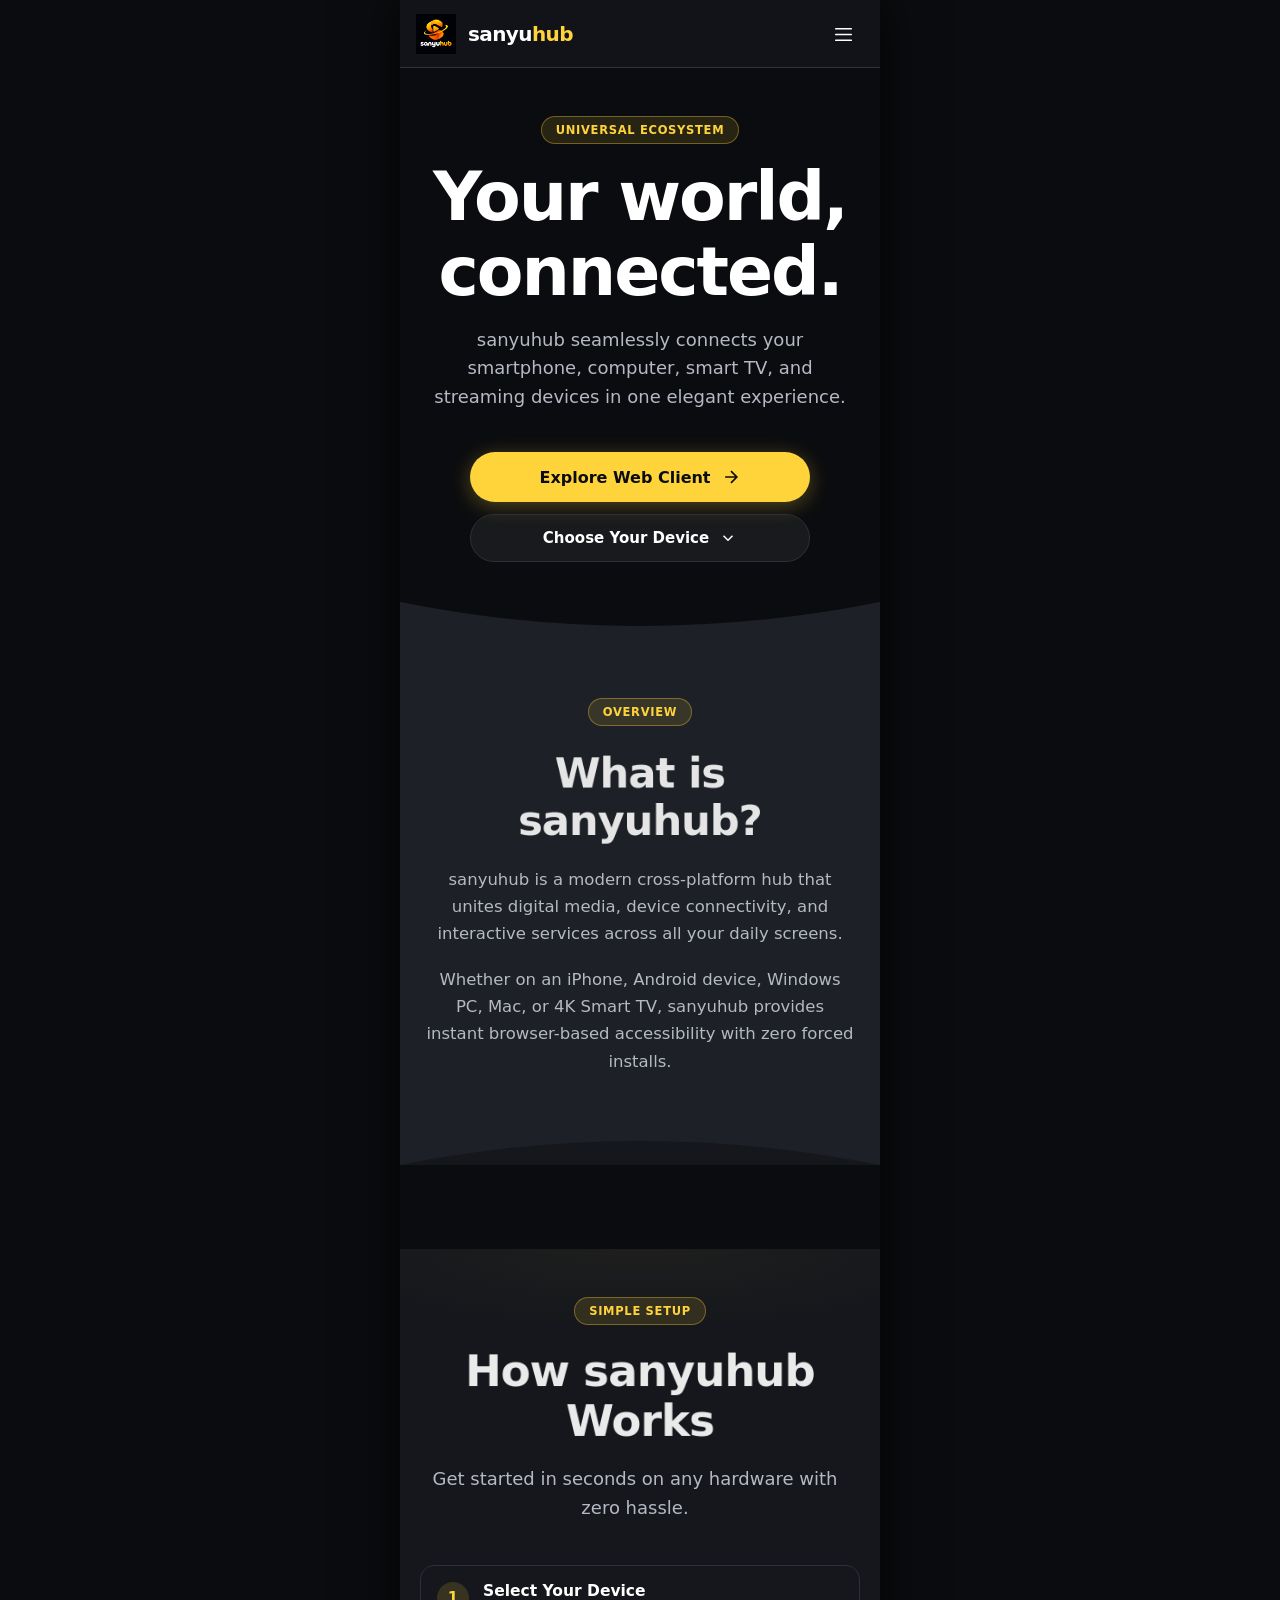
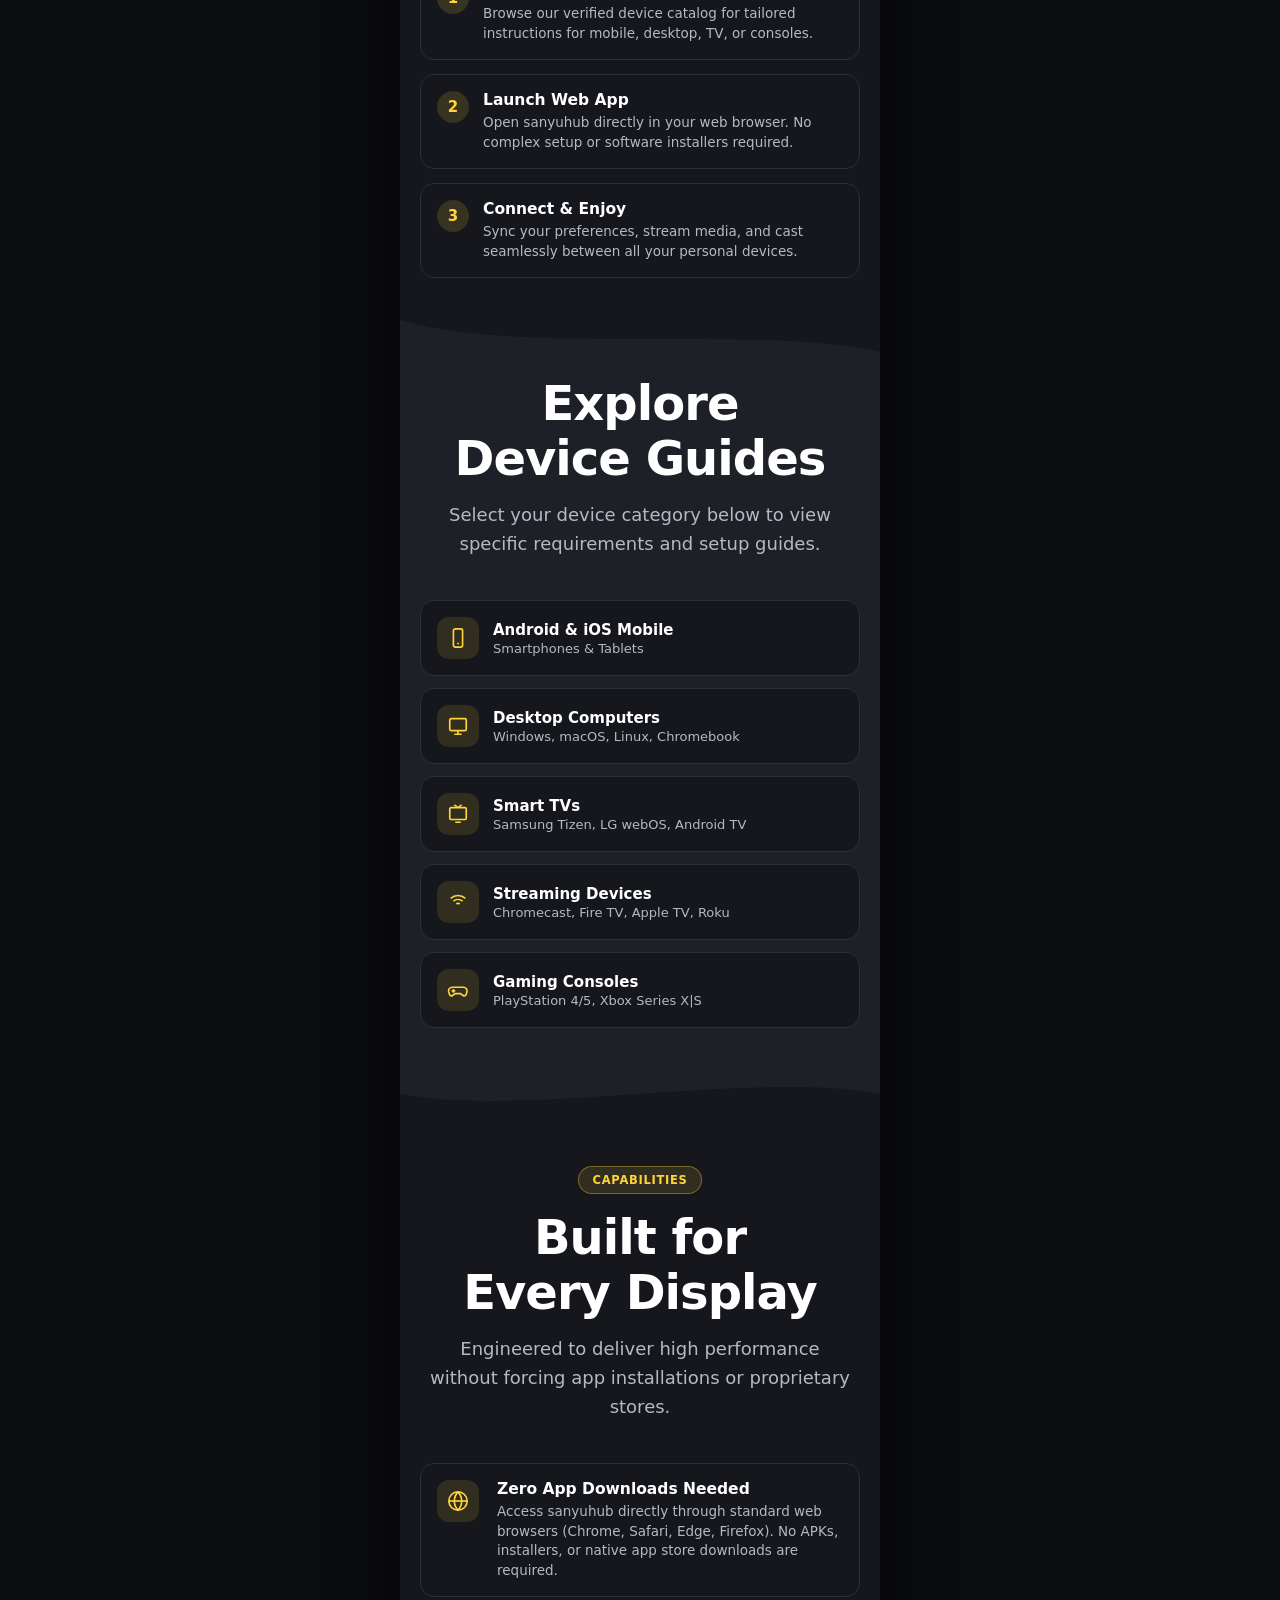
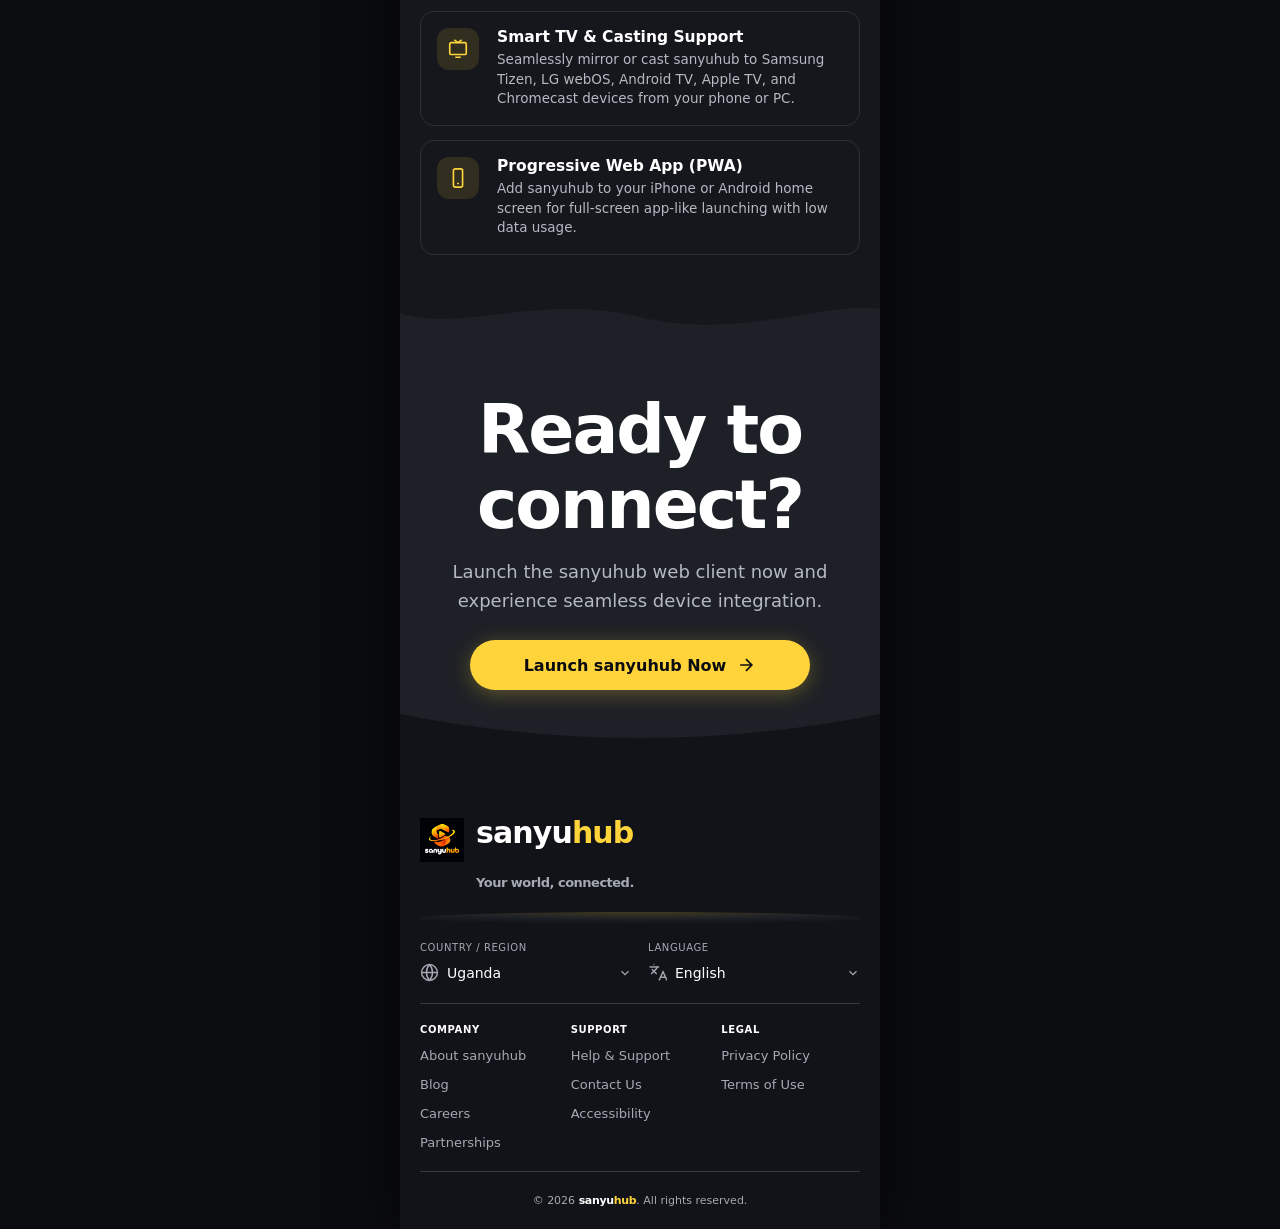
==== commit 525a4de0: "Replace straight section dividers with convex, concave, and wave curves Co-authored-by: lonelymeddy " ====
--- a/index.html
+++ b/index.html
@@ -294,14 +294,13 @@
 
     /* Storytelling Sections */
     .section-story {
-      padding: 44px 20px;
+      padding: 48px 20px;
       display: flex;
       flex-direction: column;
       align-items: center;
       text-align: center;
       position: relative;
       overflow: hidden;
-      border-bottom: 1px solid var(--color-border);
     }
     .section-story.bg-dark {
       background: var(--color-background);
@@ -620,7 +619,7 @@
       padding: 28px 20px 20px;
       background: #111318;
       color: #fff;
-      border-top: 1px solid var(--line);
+      position: relative;
     }
     .footer .brand {
       display: flex;
@@ -988,7 +987,7 @@
         </div>
       </div>
 
-      <div class="divider"></div>
+      <div class="footer-divider-curved"></div>
 
       <!-- Selectors -->
       <div class="selectors">
@@ -2499,6 +2498,24 @@
 };
 
 
+    // Curve SVG Generators for smooth section transitions
+    function renderConvexDivider(fillClass, isTop = false) {
+      return `<svg viewBox="0 0 1200 120" preserveAspectRatio="none" aria-hidden="true" class="section-divider ${fillClass} ${isTop ? 'divider-top' : 'divider-bottom'}"><path d="${isTop ? 'M0,120 Q600,0 1200,120 V0 H0 Z' : 'M0,0 Q600,120 1200,0 V120 H0 Z'}"/></svg>`;
+    }
+
+    function renderConcaveDivider(fillClass, isTop = false) {
+      return `<svg viewBox="0 0 1200 120" preserveAspectRatio="none" aria-hidden="true" class="section-divider ${fillClass} ${isTop ? 'divider-top' : 'divider-bottom'}"><path d="${isTop ? 'M0,0 Q600,120 1200,0 V0 H0 Z' : 'M0,120 Q600,0 1200,120 V120 H0 Z'}"/></svg>`;
+    }
+
+    function renderWaveDivider(fillClass, variant = 1) {
+      const pathD = variant === 1 ? 'M0,0 C300,90 900,10 1200,80 V120 H0 Z' : 'M0,60 C320,120 880,0 1200,60 V120 H0 Z';
+      return `<svg viewBox="0 0 1200 120" preserveAspectRatio="none" aria-hidden="true" class="section-divider ${fillClass} divider-bottom"><path d="${pathD}"/></svg>`;
+    }
+
+    function renderOrganicDivider(fillClass) {
+      return `<svg viewBox="0 0 1200 120" preserveAspectRatio="none" aria-hidden="true" class="section-divider ${fillClass} divider-bottom"><path d="M0,40 C150,90 350,-10 600,50 C850,110 1050,10 1200,30 V120 H0 Z"/></svg>`;
+    }
+
     function renderHomePage() {
       return `
         <!-- Hero Section -->
@@ -2517,6 +2534,7 @@
               <svg viewBox="0 0 24 24" width="18" height="18" fill="none" stroke="currentColor" stroke-width="2"><path d="m6 9 6 6 6-6"/></svg>
             </button>
           </div>
+          ${renderConvexDivider('fill-card')}
         </section>
 
         <!-- About Section -->
@@ -2525,6 +2543,7 @@
           <h2 class="section-title anim-zoom-in">${t('home.about_heading', 'What is sanyuhub?')}</h2>
           <p class="body-text anim-blur-focus">${t('home.about_text_1', 'sanyuhub is a modern cross-platform hub that unites digital media, device connectivity, and interactive services across all your daily screens.')}</p>
           <p class="body-text anim-blur-focus">${t('home.about_text_2', 'Whether on an iPhone, Android device, Windows PC, Mac, or 4K Smart TV, sanyuhub provides instant browser-based accessibility with zero forced installs.')}</p>
+          ${renderConcaveDivider('fill-surface')}
         </section>
 
         <!-- How It Works Section -->
@@ -2560,6 +2579,7 @@
               </div>
             </div>
           </div>
+          ${renderWaveDivider('fill-card', 1)}
         </section>
 
         <!-- Device Directory Grid -->
@@ -2619,6 +2639,7 @@
               </div>
             </a>
           </div>
+          ${renderWaveDivider('fill-surface', 2)}
         </section>
 
         <!-- Feature Highlights -->
@@ -2658,6 +2679,7 @@
               </div>
             </div>
           </div>
+          ${renderOrganicDivider('fill-card')}
         </section>
 
         <!-- CTA Section -->
@@ -2668,6 +2690,7 @@
             ${t('home.cta_btn', 'Launch sanyuhub Now')}
             <svg viewBox="0 0 24 24" width="20" height="20" fill="none" stroke="currentColor" stroke-width="2"><path d="M5 12h14M12 5l7 7-7 7"/></svg>
           </a>
+          ${renderConvexDivider('fill-footer')}
         </section>
       `;
     }
@@ -2732,6 +2755,7 @@
           <div class="badge-pill">Information</div>
           <h1 class="hero-title anim-zoom-in">${title}</h1>
           <p class="body-lead anim-stagger-word">${desc}</p>
+          ${renderConvexDivider('fill-card')}
         </section>
 
         <section class="section-story bg-card">
@@ -2744,6 +2768,7 @@
               ${t('nav.back_home', 'Return to Home')}
             </a>
           </div>
+          ${renderConvexDivider('fill-footer')}
         </section>
       `;
     }
@@ -2769,6 +2794,7 @@
               ${renderSVGGraphic(details.graphicType)}
             </div>
           </div>
+          ${renderConvexDivider('fill-card')}
         </section>
 
         <!-- System Requirements Section -->
@@ -2784,6 +2810,7 @@
               </div>
             `).join('')}
           </div>
+          ${renderConcaveDivider('fill-surface')}
         </section>
 
         <!-- Setup Instructions & Steps -->
@@ -2804,6 +2831,7 @@
               </div>
             `).join('')}
           </div>
+          ${renderWaveDivider('fill-card', 1)}
         </section>
 
         <!-- Initial Setup & Troubleshooting -->
@@ -2840,6 +2868,7 @@
               <p>${details.removal.text}</p>
             </div>
           ` : ''}
+          ${renderConcaveDivider('fill-surface')}
         </section>
 
         <!-- Device FAQs -->
@@ -2857,6 +2886,7 @@
               </div>
             `).join('')}
           </div>
+          ${renderOrganicDivider('fill-bg')}
         </section>
 
         <!-- Related Links -->
@@ -2867,10 +2897,667 @@
             <a class="btn-secondary" href="/devices/website" data-route="/devices/website" style="flex:1; min-width:140px;">Web Client</a>
             <a class="btn-secondary" href="/" data-route="/" style="flex:1; min-width:140px;">All Devices</a>
           </div>
+          ${renderConvexDivider('fill-footer')}
         </section>
       `;
     }
 
+
+
+    // Comprehensive Worldwide Countries Dataset for Support Form
+    const WORLD_COUNTRIES = [
+      { code: 'UG', name: 'Uganda', flag: '🇺🇬' },
+      { code: 'KE', name: 'Kenya', flag: '🇰🇪' },
+      { code: 'TZ', name: 'Tanzania', flag: '🇹🇿' },
+      { code: 'RW', name: 'Rwanda', flag: '🇷🇼' },
+      { code: 'NG', name: 'Nigeria', flag: '🇳🇬' },
+      { code: 'ZA', name: 'South Africa', flag: '🇿🇦' },
+      { code: 'US', name: 'United States', flag: '🇺🇸' },
+      { code: 'GB', name: 'United Kingdom', flag: '🇬🇧' },
+      { code: 'IN', name: 'India', flag: '🇮🇳' },
+      { code: 'CA', name: 'Canada', flag: '🇨🇦' },
+      { code: 'AU', name: 'Australia', flag: '🇦🇺' },
+      { code: 'DE', name: 'Germany', flag: '🇩🇪' },
+      { code: 'FR', name: 'France', flag: '🇫🇷' },
+      { code: 'JP', name: 'Japan', flag: '🇯🇵' },
+      { code: 'CN', name: 'China', flag: '🇨🇳' },
+      { code: 'BR', name: 'Brazil', flag: '🇧🇷' },
+      { code: 'AE', name: 'United Arab Emirates', flag: '🇦🇪' },
+      { code: 'SE', name: 'Sweden', flag: '🇸🇪' },
+      { code: 'EG', name: 'Egypt', flag: '🇪🇬' },
+      { code: 'ET', name: 'Ethiopia', flag: '🇪🇹' },
+      { code: 'GH', name: 'Ghana', flag: '🇬🇭' },
+      { code: 'DZA', name: 'Algeria', flag: '🇩🇿' },
+      { code: 'AGO', name: 'Angola', flag: '🇦🇴' },
+      { code: 'ARG', name: 'Argentina', flag: '🇦🇷' },
+      { code: 'AUT', name: 'Austria', flag: '🇦🇹' },
+      { code: 'BEL', name: 'Belgium', flag: '🇧🇪' },
+      { code: 'CMR', name: 'Cameroon', flag: '🇨🇲' },
+      { code: 'CHL', name: 'Chile', flag: '🇨🇱' },
+      { code: 'COL', name: 'Colombia', flag: '🇨🇴' },
+      { code: 'DNK', name: 'Denmark', flag: '🇩🇰' },
+      { code: 'FIN', name: 'Finland', flag: '🇫🇮' },
+      { code: 'GRC', name: 'Greece', flag: '🇬🇷' },
+      { code: 'IDN', name: 'Indonesia', flag: '🇮🇩' },
+      { code: 'IRL', name: 'Ireland', flag: '🇮🇪' },
+      { code: 'ISR', name: 'Israel', flag: '🇮🇱' },
+      { code: 'ITA', name: 'Italy', flag: '🇮🇹' },
+      { code: 'MEX', name: 'Mexico', flag: '🇲🇽' },
+      { code: 'MAR', name: 'Morocco', flag: '🇲🇦' },
+      { code: 'NLD', name: 'Netherlands', flag: '🇳🇱' },
+      { code: 'NZL', name: 'New Zealand', flag: '🇳🇿' },
+      { code: 'NOR', name: 'Norway', flag: '🇳🇴' },
+      { code: 'PAK', name: 'Pakistan', flag: '🇵🇰' },
+      { code: 'PER', name: 'Peru', flag: '🇵🇪' },
+      { code: 'PHL', name: 'Philippines', flag: '🇵🇭' },
+      { code: 'POL', name: 'Poland', flag: '🇵🇱' },
+      { code: 'PRT', name: 'Portugal', flag: '🇵🇹' },
+      { code: 'SAU', name: 'Saudi Arabia', flag: '🇸🇦' },
+      { code: 'SEN', name: 'Senegal', flag: '🇸🇳' },
+      { code: 'SGP', name: 'Singapore', flag: '🇸🇬' },
+      { code: 'ESP', name: 'Spain', flag: '🇪🇸' },
+      { code: 'CHE', name: 'Switzerland', flag: '🇨🇭' },
+      { code: 'THA', name: 'Thailand', flag: '🇹🇭' },
+      { code: 'TUR', name: 'Turkey', flag: '🇹🇷' },
+      { code: 'UKR', name: 'Ukraine', flag: '🇺🇦' },
+      { code: 'ZMW', name: 'Zambia', flag: '🇿🇲' },
+      { code: 'ZWE', name: 'Zimbabwe', flag: '🇿🇼' }
+    ];
+
+    // The Exact 11 Support Categories in exact order
+    const SUPPORT_CATEGORIES = [
+      {
+        id: 'movies_entertainment',
+        topicName: 'Movies & Entertainment',
+        icon: `<svg viewBox="0 0 24 24"><rect x="2" y="4" width="20" height="16" rx="2"/><path d="M7 4v16M17 4v16M2 12h20M2 8h5M2 16h5M17 8h5M17 16h5"/></svg>`,
+        title: 'Movies & Entertainment',
+        desc: 'For enquiries about movie and entertainment content across the sanyuhub ecosystem.',
+        options: [
+          'Report missing information or incorrect movie/entertainment details',
+          'Inquire about movie content availability in your region',
+          'Report entertainment media display or playback issues where applicable',
+          'Submit movie & entertainment suggestions for the sanyuhub ecosystem'
+        ]
+      },
+      {
+        id: 'live_tv',
+        topicName: 'Live TV',
+        icon: `<svg viewBox="0 0 24 24"><rect x="2" y="7" width="20" height="14" rx="2"/><path d="M17 2l-5 5-5-5"/></svg>`,
+        title: 'Live TV',
+        desc: 'For enquiries about Live TV, including unavailable channels, channel information, and playback or streaming problems where applicable.',
+        options: [
+          'Report channel guide information or stream connectivity issues',
+          'Enquire about regional Live TV channel schedules',
+          'Report inaccurate channel metadata or broadcast stream errors',
+          'Note: The Devices website provides guides; Live TV streaming requires platform access.'
+        ]
+      },
+      {
+        id: 'music_culture',
+        topicName: 'Music & Culture',
+        icon: `<svg viewBox="0 0 24 24"><path d="M9 18V5l12-2v13"/><circle cx="6" cy="18" r="3"/><circle cx="18" cy="16" r="3"/></svg>`,
+        title: 'Music & Culture',
+        desc: 'For enquiries about music, cultural content, and related experiences within the sanyuhub ecosystem where applicable.',
+        options: [
+          'Report missing artist, song, or cultural feature metadata',
+          'Inquire about audio playback or cultural stream availability',
+          'Submit cultural content suggestions or creator partnership enquiries'
+        ]
+      },
+      {
+        id: 'concerts_events',
+        topicName: 'Concerts & Events',
+        icon: `<svg viewBox="0 0 24 24"><rect x="3" y="4" width="18" height="18" rx="2"/><path d="M16 2v4M8 2v4M3 10h18"/><circle cx="8" cy="15" r="1"/><circle cx="12" cy="15" r="1"/><circle cx="16" cy="15" r="1"/></svg>`,
+        title: 'Concerts & Events',
+        desc: 'For enquiries about events, missing event information, incorrect details, event images, and other event-related problems where applicable.',
+        options: [
+          'Report incorrect event dates, times, or missing schedules',
+          'Report event image or promotional banner display issues',
+          'Enquire about live event streaming compatibility across sanyuhub devices'
+        ]
+      },
+      {
+        id: 'mobile_experience',
+        topicName: 'Mobile Experience',
+        icon: `<svg viewBox="0 0 24 24"><rect x="6" y="2" width="12" height="20" rx="3"/><path d="M11 18h2"/></svg>`,
+        title: 'Mobile Experience',
+        desc: 'For mobile-access issues, mobile layouts, navigation, responsiveness, loading problems, and usability issues across the relevant sanyuhub experience.',
+        options: [
+          'Report mobile layout, font sizing, or touch navigation bugs',
+          'Report touchscreen gesture or mobile browser loading issues',
+          'Get help setting up the sanyuhub Progressive Web App (PWA) home screen shortcut'
+        ]
+      },
+      {
+        id: 'website_casting',
+        topicName: 'Website & Casting',
+        icon: `<svg viewBox="0 0 24 24"><circle cx="12" cy="12" r="10"/><path d="M2 12h20M12 2a15 15 0 0 1 0 20M12 2a15 15 0 0 0 0 20"/></svg>`,
+        title: 'Website & Casting',
+        desc: 'For website access, supported-device compatibility, casting, and device-specific website behavior.',
+        options: [
+          'Report device browser compatibility or website loading issues',
+          'Get assistance with Chromecast, AirPlay, or Smart TV casting setup',
+          'Report layout glitches on desktop, TV browsers, or gaming consoles'
+        ]
+      },
+      {
+        id: 'country_language',
+        topicName: 'Country & Language Settings',
+        icon: `<svg viewBox="0 0 24 24"><path d="m5 8 6 6M4 14l6-6 2-3M2 5h12M7 2h1M14 22l5-11 5 11M16 18h6"/></svg>`,
+        title: 'Country & Language Settings',
+        desc: 'For country selection, country-specific content, language selection, and related settings problems across the sanyuhub ecosystem.',
+        options: [
+          'Get assistance with country or regional preference selection',
+          'Report translation inaccuracies or missing local language options',
+          'Clarify the distinction between content country filtering and support contact location'
+        ]
+      },
+      {
+        id: 'account_profile',
+        topicName: 'Account & Profile',
+        icon: `<svg viewBox="0 0 24 24"><path d="M20 21v-2a4 4 0 0 4-4H8a4 4 0 0 4-4v2"/><circle cx="12" cy="7" r="4"/></svg>`,
+        title: 'Account & Profile',
+        desc: 'Provide a dedicated category for account-related support across the sanyuhub ecosystem.',
+        options: [
+          'Registration or account creation assistance across sanyuhub services',
+          'Login, logout, or session persistence issues',
+          'Profile information and account settings synchronization',
+          'Important Security Notice: Never submit passwords, PINs, or verification codes in messages.'
+        ]
+      },
+      {
+        id: 'technical_problems',
+        topicName: 'Technical Problems',
+        icon: `<svg viewBox="0 0 24 24"><path d="M14.7 6.3a1 1 0 0 0 0 1.4l1.6 1.6a1 1 0 0 0 1.4 0l3.77-3.77a6 6 0 0 1-7.94 7.94l-6.91 6.91a2.12 2.12 0 0 1-3-3l6.91-6.91a6 6 0 0 1 7.94-7.94l-3.76 3.76z"/></svg>`,
+        title: 'Technical Problems',
+        desc: 'For technical issues such as errors, broken pages, unexpected behavior, loading failures, refresh problems, and other bugs affecting the relevant sanyuhub experience.',
+        options: [
+          'Report error codes, broken links, or blank screen glitches',
+          'Report slow loading, connection timeouts, or cache errors',
+          'Submit technical details to reproduce a bug on your specific device'
+        ]
+      },
+      {
+        id: 'suggestions_feedback',
+        topicName: 'Suggestions & Feedback',
+        icon: `<svg viewBox="0 0 24 24"><path d="M9 18h6M10 22h4M15 14a7 7 0 1 0-6 0v2h6v-2z"/></svg>`,
+        title: 'Suggestions & Feedback',
+        desc: 'For suggestions, feature requests, usability improvements, and general feedback about sanyuhub.',
+        options: [
+          'Submit device support requests for new platforms or operating systems',
+          'Suggest website UI/UX enhancements or accessibility improvements',
+          'Share general feedback with the sanyuhub engineering team'
+        ]
+      },
+      {
+        id: 'other_enquiries',
+        topicName: 'Other Enquiries',
+        icon: `<svg viewBox="0 0 24 24"><circle cx="12" cy="12" r="10"/><path d="M9.09 9a3 3 0 0 1 5.83 1c0 2-3 3-3 3M12 17h.01"/></svg>`,
+        title: 'Other Enquiries',
+        desc: 'For questions and issues that do not fit any other category.',
+        options: [
+          'General inquiries about sanyuhub devices website and web client',
+          'Partnership, press, or public communication questions',
+          'Any question or topic not covered in the preceding support categories'
+        ]
+      }
+    ];
+
+    // Contact Form Persistent Local State
+    let contactState = {
+      selectedCategoryIndex: null,
+      country: WORLD_COUNTRIES[0].name,
+      countryCode: WORLD_COUNTRIES[0].code,
+      countryFlag: WORLD_COUNTRIES[0].flag,
+      email: '',
+      topic: 'Website & Casting',
+      message: '',
+      isSubmitting: false,
+      successMessage: null,
+      errorMessage: null,
+      fieldErrors: {}
+    };
+
+    function renderContactPage() {
+      const selectedCat = contactState.selectedCategoryIndex !== null ? SUPPORT_CATEGORIES[contactState.selectedCategoryIndex] : null;
+
+      const groundedFaqs = [
+        {
+          q: "Which devices are supported by the sanyuhub Devices website?",
+          a: "sanyuhub supports standard HTML5 web browsers on smartphones (Android, iPhone), desktop computers (Windows, macOS, Linux, Chromebook), Smart TVs (Samsung Tizen, LG webOS, Android TV), and streaming hardware (Chromecast, Apple TV, Fire TV, Roku)."
+        },
+        {
+          q: "How do I cast or mirror sanyuhub to my Smart TV?",
+          a: "On Google Chrome (mobile or desktop), tap the Cast icon in browser settings or video controls to stream to Chromecast or Android TV. On iPhone, iPad, or Mac, use Apple AirPlay in Control Center to stream to Apple TV or AirPlay-enabled Smart TVs."
+        },
+        {
+          q: "Is an account required to use the sanyuhub Devices website?",
+          a: "No account registration or login is required to browse device compatibility guides and support topics on the Devices website. Account support is available for users of connected sanyuhub platform services."
+        },
+        {
+          q: "How quickly will support respond to my Direct Message?",
+          a: "Direct messages sent through our form are routed to the sanyuhub support team. Inquiries submitted with a valid email address receive an automated confirmation timestamp and follow-up within 24–48 hours."
+        },
+        {
+          q: "Should I include passwords or security credentials in my support message?",
+          a: "NO! Never submit passwords, PIN codes, one-time verification codes, session tokens, or financial numbers in a support message. SanyuHub staff will never ask for your account password."
+        }
+      ];
+
+      return `
+        <!-- Hero Section -->
+        <section class="section-story bg-dark hero-section">
+          <div class="contact-nav-header">
+            <a href="/" class="btn-back" data-route="/" aria-label="Back to Homepage">
+              <svg viewBox="0 0 24 24" width="20" height="20" fill="none" stroke="currentColor" stroke-width="2"><path d="M19 12H5M12 19l-7-7 7-7"/></svg>
+            </a>
+            <span class="contact-title-compact">${t('contact.page_title', 'Contact Us & Support')}</span>
+          </div>
+
+          <div class="badge-pill">Support Center</div>
+          <h1 class="hero-title anim-zoom-in">${t('contact.header_lead', 'How can we help you?')}</h1>
+          <p class="body-lead anim-stagger-word">${t('contact.sub_intro', 'Choose a support topic from the list below or send a direct message to our support team.')}</p>
+          ${renderConvexDivider('fill-card')}
+        </section>
+
+        <!-- Category Detail View Card (If selected) -->
+        <section class="section-story bg-card" id="categoryDetailSection">
+          ${selectedCat ? `
+            <div class="category-detail-card anim-zoom-in" id="categoryDetailCard">
+              <div class="category-detail-header">
+                <div class="support-cat-icon" aria-hidden="true">${selectedCat.icon}</div>
+                <div>
+                  <h3>${selectedCat.title}</h3>
+                  <span class="support-cat-num">Category #${contactState.selectedCategoryIndex + 1}</span>
+                </div>
+              </div>
+              <p class="body-text" style="text-align:left; max-width:none;">${selectedCat.desc}</p>
+
+              <div style="text-align:left; margin-top:10px;">
+                <h4 style="margin:0 0 8px; font-size:14px; color:var(--color-accent);">Common Inquiries & Features:</h4>
+                <div class="grounded-options-list">
+                  ${selectedCat.options.map(opt => `
+                    <div class="grounded-option-item">
+                      <svg viewBox="0 0 24 24" fill="none" stroke="currentColor" stroke-width="2"><path d="M20 6L9 17l-5-5"/></svg>
+                      <span>${opt}</span>
+                    </div>
+                  `).join('')}
+                </div>
+              </div>
+
+              <div style="display:flex; flex-direction:column; gap:10px; margin-top:16px;">
+                <button class="btn-primary" id="btnContinueDM" style="width:100%; max-width:none;">
+                  ${t('contact.btn_continue_dm', 'Continue to Direct Message')}
+                  <svg viewBox="0 0 24 24" width="18" height="18" fill="none" stroke="currentColor" stroke-width="2"><path d="M12 5v14M5 12l7 7 7-7"/></svg>
+                </button>
+                <button class="btn-secondary" id="btnCloseCatDetail" style="width:100%; max-width:none;">
+                  ${t('contact.btn_back_categories', 'Back to Support Topics')}
+                </button>
+              </div>
+            </div>
+          ` : ''}
+
+          <!-- Support Categories Grid (Exact 11 Categories) -->
+          <div class="badge-pill">Support Topics</div>
+          <h2 class="section-title anim-zoom-in">Select a Support Category</h2>
+
+          <div class="support-category-list">
+            ${SUPPORT_CATEGORIES.map((cat, idx) => `
+              <button class="support-cat-item ${contactState.selectedCategoryIndex === idx ? 'active' : ''}" data-cat-idx="${idx}" type="button">
+                <div class="support-cat-icon" aria-hidden="true">${cat.icon}</div>
+                <div class="support-cat-content">
+                  <div class="support-cat-title">
+                    <span>${cat.title}</span>
+                    <span class="support-cat-num">${idx + 1}</span>
+                  </div>
+                  <p class="support-cat-desc">${cat.desc}</p>
+                </div>
+                <div class="support-cat-arrow" aria-hidden="true">
+                  <svg viewBox="0 0 24 24" width="18" height="18" fill="none" stroke="currentColor" stroke-width="2"><path d="m9 18 6-6-6-6"/></svg>
+                </div>
+              </button>
+            `).join('')}
+          </div>
+          ${renderWaveDivider('fill-surface', 1)}
+        </section>
+
+        <!-- Direct Message Section -->
+        <section class="section-story bg-surface" id="dmSection">
+          <div class="badge-pill">Direct Message</div>
+          <h2 class="section-title anim-zoom-in">Send Support Message</h2>
+
+          <div class="dm-section">
+            <h3 class="dm-title">Direct Support Inquiry</h3>
+            <p class="dm-sub">Send a message directly to our support team regarding any topic across the sanyuhub ecosystem.</p>
+
+            ${contactState.successMessage ? `
+              <div class="alert-banner alert-success anim-zoom-in">
+                <svg viewBox="0 0 24 24" width="22" height="22" fill="none" stroke="currentColor" stroke-width="2"><path d="M22 11.08V12a10 10 0 1 1-5.93-9.14"/><polyline points="22 4 12 14.01 9 11.01"/></svg>
+                <div>
+                  <strong>Success!</strong> ${contactState.successMessage}
+                </div>
+              </div>
+            ` : ''}
+
+            ${contactState.errorMessage ? `
+              <div class="alert-banner alert-error anim-zoom-in">
+                <svg viewBox="0 0 24 24" width="22" height="22" fill="none" stroke="currentColor" stroke-width="2"><circle cx="12" cy="12" r="10"/><line x1="12" y1="8" x2="12" y2="12"/><line x1="12" y1="16" x2="12.01" y2="16"/></svg>
+                <div>
+                  <strong>Notice:</strong> ${contactState.errorMessage}
+                </div>
+              </div>
+            ` : ''}
+
+            <form id="contactForm" novalidate>
+              <!-- FIELD 1 — COUNTRY -->
+              <div class="form-group">
+                <label class="form-label" for="countrySelectBtn">
+                  <span>${t('contact.field_country', 'Country')}<span class="required-asterisk">*</span></span>
+                </label>
+                <button type="button" id="countrySelectBtn" class="form-control country-select-btn">
+                  <span>
+                    <span class="country-flag-icon">${contactState.countryFlag}</span>
+                    <span>${contactState.country}</span>
+                  </span>
+                  <svg class="chevron" viewBox="0 0 24 24" fill="none" stroke="currentColor" stroke-width="2" width="16" height="16"><path d="m6 9 6 6 6-6"/></svg>
+                </button>
+                ${contactState.fieldErrors.country ? `<div class="field-error"><svg viewBox="0 0 24 24" width="14" height="14" fill="none" stroke="currentColor" stroke-width="2"><circle cx="12" cy="12" r="10"/><line x1="12" y1="8" x2="12" y2="12"/><line x1="12" y1="16" x2="12.01" y2="16"/></svg><span>${contactState.fieldErrors.country}</span></div>` : ''}
+              </div>
+
+              <!-- FIELD 2 — EMAIL ADDRESS -->
+              <div class="form-group">
+                <label class="form-label" for="contactEmail">
+                  <span>${t('contact.field_email', 'Email Address')}<span class="required-asterisk">*</span></span>
+                </label>
+                <input type="email" id="contactEmail" class="form-control ${contactState.fieldErrors.email ? 'is-invalid' : ''}" placeholder="your.email@example.com" value="${contactState.email.replace(/"/g, '&quot;')}" required autocomplete="email">
+                ${contactState.fieldErrors.email ? `<div class="field-error"><svg viewBox="0 0 24 24" width="14" height="14" fill="none" stroke="currentColor" stroke-width="2"><circle cx="12" cy="12" r="10"/><line x1="12" y1="8" x2="12" y2="12"/><line x1="12" y1="16" x2="12.01" y2="16"/></svg><span>${contactState.fieldErrors.email}</span></div>` : ''}
+              </div>
+
+              <!-- FIELD 3 — TOPIC -->
+              <div class="form-group">
+                <label class="form-label" for="contactTopic">
+                  <span>${t('contact.field_topic', 'Topic')}<span class="required-asterisk">*</span></span>
+                </label>
+                <select id="contactTopic" class="form-control ${contactState.fieldErrors.topic ? 'is-invalid' : ''}">
+                  ${SUPPORT_CATEGORIES.map(cat => `
+                    <option value="${cat.topicName}" ${contactState.topic === cat.topicName ? 'selected' : ''}>${cat.topicName}</option>
+                  `).join('')}
+                </select>
+                ${contactState.fieldErrors.topic ? `<div class="field-error"><svg viewBox="0 0 24 24" width="14" height="14" fill="none" stroke="currentColor" stroke-width="2"><circle cx="12" cy="12" r="10"/><line x1="12" y1="8" x2="12" y2="12"/><line x1="12" y1="16" x2="12.01" y2="16"/></svg><span>${contactState.fieldErrors.topic}</span></div>` : ''}
+              </div>
+
+              <!-- FIELD 4 — MESSAGE -->
+              <div class="form-group">
+                <label class="form-label" for="contactMessage">
+                  <span>${t('contact.field_message', 'Message')}<span class="required-asterisk">*</span></span>
+                </label>
+                <textarea id="contactMessage" class="form-control ${contactState.fieldErrors.message ? 'is-invalid' : ''}" placeholder="Describe your question or issue..." maxlength="5000" required>${contactState.message}</textarea>
+                <div style="display:flex; justify-content:space-between; align-items:center;">
+                  ${contactState.fieldErrors.message ? `<div class="field-error"><svg viewBox="0 0 24 24" width="14" height="14" fill="none" stroke="currentColor" stroke-width="2"><circle cx="12" cy="12" r="10"/><line x1="12" y1="8" x2="12" y2="12"/><line x1="12" y1="16" x2="12.01" y2="16"/></svg><span>${contactState.fieldErrors.message}</span></div>` : '<div></div>'}
+                  <span class="char-counter" id="messageCharCounter">${contactState.message.length} / 5000</span>
+                </div>
+              </div>
+
+              <!-- SUBMIT BUTTON -->
+              <button type="submit" id="btnSendMessage" class="btn-primary" style="width:100%; max-width:none; margin-top:8px;" ${contactState.isSubmitting ? 'disabled' : ''}>
+                ${contactState.isSubmitting ? `
+                  <span class="spinner"></span>
+                  <span>${t('contact.btn_sending', 'Sending Message...')}</span>
+                ` : `
+                  <span>${t('contact.btn_send', 'Send Message')}</span>
+                  <svg viewBox="0 0 24 24" width="18" height="18" fill="none" stroke="currentColor" stroke-width="2"><line x1="22" y1="2" x2="11" y2="13"/><polygon points="22 2 15 22 11 13 2 9 22 2"/></svg>
+                `}
+              </button>
+            </form>
+          </div>
+          ${renderConcaveDivider('fill-card')}
+        </section>
+
+        <!-- Grounded FAQ Section -->
+        <section class="section-story bg-card">
+          <div class="badge-pill">Support FAQs</div>
+          <h2 class="section-title anim-zoom-in">Frequently Asked Questions</h2>
+
+          <div class="steps-container">
+            ${groundedFaqs.map((faq, idx) => `
+              <div class="step-card ${idx % 2 === 0 ? 'anim-slide-left' : 'anim-slide-right'}">
+                <div class="step-content">
+                  <h4>${faq.q}</h4>
+                  <p>${faq.a}</p>
+                </div>
+              </div>
+            `).join('')}
+          </div>
+          ${renderConvexDivider('fill-footer')}
+        </section>
+
+        <!-- Searchable Country Modal Overlay -->
+        <div class="country-modal-backdrop" id="countryModalBackdrop" aria-hidden="true">
+          <div class="country-modal" role="dialog" aria-label="Select Country">
+            <div class="country-modal-header">
+              <h4>Select Your Country</h4>
+              <button type="button" class="btn-close-modal" id="btnCloseCountryModal" aria-label="Close country selector">&times;</button>
+            </div>
+            <div class="country-search-box">
+              <input type="text" id="countrySearchInput" class="country-search-input" placeholder="Search country name..." aria-label="Search country name">
+            </div>
+            <div class="country-list-scroll" id="countryListContainer">
+              <!-- Rendered via JS -->
+            </div>
+          </div>
+        </div>
+      `;
+    }
+
+    // Attach event listeners for Contact page controls
+    function setupContactListeners() {
+      const workspaceEl = document.getElementById('workspace');
+      if (!workspaceEl) return;
+
+      // Category item selection handler
+      workspaceEl.querySelectorAll('.support-cat-item').forEach(btn => {
+        btn.addEventListener('click', () => {
+          const idx = parseInt(btn.getAttribute('data-cat-idx'), 10);
+          contactState.selectedCategoryIndex = idx;
+          contactState.topic = SUPPORT_CATEGORIES[idx].topicName;
+          renderPage(window.location.pathname);
+
+          setTimeout(() => {
+            const catDetail = document.getElementById('categoryDetailSection');
+            if (catDetail) catDetail.scrollIntoView({ behavior: 'smooth' });
+          }, 80);
+        });
+      });
+
+      // Continue to Direct Message button
+      const btnContinueDM = document.getElementById('btnContinueDM');
+      if (btnContinueDM) {
+        btnContinueDM.addEventListener('click', () => {
+          const dmSec = document.getElementById('dmSection');
+          if (dmSec) dmSec.scrollIntoView({ behavior: 'smooth' });
+        });
+      }
+
+      // Close Category Detail button
+      const btnCloseCatDetail = document.getElementById('btnCloseCatDetail');
+      if (btnCloseCatDetail) {
+        btnCloseCatDetail.addEventListener('click', () => {
+          contactState.selectedCategoryIndex = null;
+          renderPage(window.location.pathname);
+        });
+      }
+
+      // Live Form Input updates
+      const contactEmail = document.getElementById('contactEmail');
+      if (contactEmail) {
+        contactEmail.addEventListener('input', (e) => {
+          contactState.email = e.target.value;
+          if (contactState.fieldErrors.email) delete contactState.fieldErrors.email;
+        });
+      }
+
+      const contactTopic = document.getElementById('contactTopic');
+      if (contactTopic) {
+        contactTopic.addEventListener('change', (e) => {
+          contactState.topic = e.target.value;
+          if (contactState.fieldErrors.topic) delete contactState.fieldErrors.topic;
+        });
+      }
+
+      const contactMessage = document.getElementById('contactMessage');
+      const charCounter = document.getElementById('messageCharCounter');
+      if (contactMessage) {
+        contactMessage.addEventListener('input', (e) => {
+          contactState.message = e.target.value;
+          if (charCounter) charCounter.textContent = `${contactState.message.length} / 5000`;
+          if (contactState.fieldErrors.message) delete contactState.fieldErrors.message;
+        });
+      }
+
+      // Searchable Country Selector Modal
+      const countrySelectBtn = document.getElementById('countrySelectBtn');
+      const countryModalBackdrop = document.getElementById('countryModalBackdrop');
+      const btnCloseCountryModal = document.getElementById('btnCloseCountryModal');
+      const countrySearchInput = document.getElementById('countrySearchInput');
+      const countryListContainer = document.getElementById('countryListContainer');
+
+      function renderCountryList(filterText = '') {
+        if (!countryListContainer) return;
+        const q = filterText.toLowerCase().trim();
+        const filtered = WORLD_COUNTRIES.filter(c => c.name.toLowerCase().includes(q) || c.code.toLowerCase().includes(q));
+
+        if (filtered.length === 0) {
+          countryListContainer.innerHTML = `<div style="padding:16px; text-align:center; color:var(--muted); font-size:13.5px;">No countries found matching "${filterText}".</div>`;
+          return;
+        }
+
+        countryListContainer.innerHTML = filtered.map(c => `
+          <button type="button" class="country-option-item ${contactState.countryCode === c.code ? 'selected' : ''}" data-ccode="${c.code}" data-cname="${c.name}" data-cflag="${c.flag}">
+            <span class="country-flag-icon">${c.flag}</span>
+            <span style="flex:1;">${c.name}</span>
+            ${contactState.countryCode === c.code ? '<svg viewBox="0 0 24 24" width="16" height="16" fill="none" stroke="currentColor" stroke-width="2.5"><polyline points="20 6 9 17 4 12"/></svg>' : ''}
+          </button>
+        `).join('');
+
+        countryListContainer.querySelectorAll('.country-option-item').forEach(opt => {
+          opt.addEventListener('click', () => {
+            contactState.countryCode = opt.getAttribute('data-ccode');
+            contactState.country = opt.getAttribute('data-cname');
+            contactState.countryFlag = opt.getAttribute('data-cflag');
+            if (contactState.fieldErrors.country) delete contactState.fieldErrors.country;
+            countryModalBackdrop.classList.remove('open');
+            countryModalBackdrop.setAttribute('aria-hidden', 'true');
+            renderPage(window.location.pathname);
+          });
+        });
+      }
+
+      if (countrySelectBtn && countryModalBackdrop) {
+        countrySelectBtn.addEventListener('click', () => {
+          countryModalBackdrop.classList.add('open');
+          countryModalBackdrop.setAttribute('aria-hidden', 'false');
+          renderCountryList('');
+          if (countrySearchInput) {
+            countrySearchInput.value = '';
+            setTimeout(() => countrySearchInput.focus(), 100);
+          }
+        });
+
+        if (btnCloseCountryModal) {
+          btnCloseCountryModal.addEventListener('click', () => {
+            countryModalBackdrop.classList.remove('open');
+            countryModalBackdrop.setAttribute('aria-hidden', 'true');
+          });
+        }
+
+        countryModalBackdrop.addEventListener('click', (e) => {
+          if (e.target === countryModalBackdrop) {
+            countryModalBackdrop.classList.remove('open');
+            countryModalBackdrop.setAttribute('aria-hidden', 'true');
+          }
+        });
+
+        if (countrySearchInput) {
+          countrySearchInput.addEventListener('input', (e) => {
+            renderCountryList(e.target.value);
+          });
+        }
+      }
+
+      // Contact Form Submission Handler
+      const contactForm = document.getElementById('contactForm');
+      if (contactForm) {
+        contactForm.addEventListener('submit', async (e) => {
+          e.preventDefault();
+
+          // Client-side field validations
+          const errors = {};
+          if (!contactState.country) errors.country = t('contact.err_country_req', 'Please select a country.');
+          const emailRegex = /^[^\s@]+@[^\s@]+\.[^\s@]+$/;
+          if (!contactState.email || !emailRegex.test(contactState.email.trim())) {
+            errors.email = t('contact.err_email_invalid', 'Please enter a valid email address.');
+          }
+          if (!contactState.topic) errors.topic = t('contact.err_topic_req', 'Please select a valid topic.');
+          const trimmedMsg = contactState.message.trim();
+          if (!trimmedMsg || trimmedMsg.length < 5) {
+            errors.message = t('contact.err_msg_req', 'Please enter a message (at least 5 characters).');
+          }
+
+          if (Object.keys(errors).length > 0) {
+            contactState.fieldErrors = errors;
+            contactState.errorMessage = 'Please fix the highlighted input errors before sending.';
+            contactState.successMessage = null;
+            renderPage(window.location.pathname);
+            return;
+          }
+
+          // Clear errors and start submitting
+          contactState.fieldErrors = {};
+          contactState.errorMessage = null;
+          contactState.successMessage = null;
+          contactState.isSubmitting = true;
+          renderPage(window.location.pathname);
+
+          try {
+            const response = await fetch('/api/contact', {
+              method: 'POST',
+              headers: { 'Content-Type': 'application/json' },
+              body: JSON.stringify({
+                country: contactState.country,
+                email: contactState.email.trim(),
+                topic: contactState.topic,
+                message: trimmedMsg
+              })
+            });
+
+            const data = await response.json();
+
+            contactState.isSubmitting = false;
+
+            if (response.ok && data.success) {
+              contactState.successMessage = `Thank you! ${data.message} (Reference Code: ${data.id})`;
+              contactState.message = ''; // Clear message on success
+              contactState.errorMessage = null;
+              contactState.fieldErrors = {};
+            } else {
+              contactState.errorMessage = data.error || 'Failed to deliver message. Please try again.';
+              if (data.errors) contactState.fieldErrors = data.errors;
+            }
+          } catch (fetchErr) {
+            console.error('Submission fetch error:', fetchErr);
+            contactState.isSubmitting = false;
+            contactState.errorMessage = 'A network connection issue occurred while submitting. Your message has been saved above so you can retry.';
+          }
+
+          renderPage(window.location.pathname);
+
+          setTimeout(() => {
+            const dmSec = document.getElementById('dmSection');
+            if (dmSec) dmSec.scrollIntoView({ behavior: 'smooth' });
+          }, 80);
+        });
+      }
+    }
 
     const ROUTES = {
       '/': { titleKey: 'page.home.title', type: 'home' },
@@ -2901,8 +3588,8 @@
       '/blog': { titleKey: 'page.blog.title', type: 'generic', descKey: 'nav.blog_desc' },
       '/careers': { titleKey: 'page.careers.title', type: 'generic', descKey: 'nav.careers_desc' },
       '/partnerships': { titleKey: 'page.partnerships.title', type: 'generic', descKey: 'nav.partnerships_desc' },
-      '/help': { titleKey: 'page.help.title', type: 'generic', descKey: 'nav.help_desc' },
-      '/contact': { titleKey: 'page.contact.title', type: 'generic', descKey: 'nav.contact_desc' },
+      '/help': { titleKey: 'contact.page_title', type: 'contact' },
+      '/contact': { titleKey: 'contact.page_title', type: 'contact' },
       '/accessibility': { titleKey: 'page.accessibility.title', type: 'generic', descKey: 'nav.accessibility_desc' },
       '/privacy': { titleKey: 'page.privacy.title', type: 'generic', descKey: 'nav.privacy_desc' },
       '/terms': { titleKey: 'page.terms.title', type: 'generic', descKey: 'nav.terms_desc' }
@@ -3044,6 +3731,9 @@
             try {
               if (routeInfo.type === 'home') {
                 workspace.innerHTML = renderHomePage();
+              } else if (routeInfo.type === 'contact') {
+                workspace.innerHTML = renderContactPage();
+                setupContactListeners();
               } else if (routeInfo.type === 'device') {
                 const devDetails = DEVICE_DETAILS[path] || DEVICE_DETAILS['/devices/website'];
                 workspace.innerHTML = renderDevicePage(path, devDetails);
--- a/src/styles/theme.css
+++ b/src/styles/theme.css
@@ -9,6 +9,8 @@
   --color-accent-hover: #ffe16a;
   --color-border: #2c3038;
   --color-focus: #ffe16a;
+  --color-danger: #f87171;
+  --color-success: #34d399;
 
   /* Sidebar preservation variables */
   --header: #111318;
@@ -34,3 +36,575 @@
 .brand-name__hub {
   color: var(--color-accent);
 }
+
+/* Contact Us & Support Center Styles */
+.contact-container {
+  width: 100%;
+  max-width: 480px;
+  margin: 0 auto;
+  display: flex;
+  flex-direction: column;
+  gap: 20px;
+}
+
+.contact-nav-header {
+  display: flex;
+  align-items: center;
+  gap: 12px;
+  margin-bottom: 8px;
+  width: 100%;
+}
+
+.btn-back {
+  display: inline-flex;
+  align-items: center;
+  justify-content: center;
+  width: 38px;
+  height: 38px;
+  border-radius: 10px;
+  background: var(--color-surface-elevated);
+  border: 1px solid var(--color-border);
+  color: #ffffff;
+  cursor: pointer;
+  transition: background 0.15s ease, border-color 0.15s ease;
+}
+
+.btn-back:hover, .btn-back:focus-visible {
+  background: var(--hover);
+  border-color: var(--color-accent);
+  outline: none;
+}
+
+.contact-title-compact {
+  font-size: 20px;
+  font-weight: 700;
+  color: #ffffff;
+  margin: 0;
+}
+
+/* Category Grid & List */
+.support-category-list {
+  display: flex;
+  flex-direction: column;
+  gap: 10px;
+  width: 100%;
+}
+
+.support-cat-item {
+  display: flex;
+  align-items: flex-start;
+  gap: 14px;
+  padding: 14px 16px;
+  background: var(--color-surface);
+  border: 1px solid var(--color-border);
+  border-radius: 14px;
+  cursor: pointer;
+  text-align: left;
+  width: 100%;
+  color: inherit;
+  transition: background 0.2s ease, border-color 0.2s ease, transform 0.15s ease;
+  position: relative;
+  outline: none;
+}
+
+.support-cat-item:hover, .support-cat-item:focus-visible {
+  background: var(--color-surface-elevated);
+  border-color: rgba(255, 212, 59, 0.4);
+  transform: translateY(-1px);
+}
+
+.support-cat-item.active {
+  border-color: var(--color-accent);
+  background: var(--color-surface-elevated);
+  box-shadow: 0 0 12px rgba(255, 212, 59, 0.15);
+}
+
+.support-cat-icon {
+  width: 40px;
+  height: 40px;
+  border-radius: 10px;
+  background: rgba(255, 212, 59, 0.12);
+  color: var(--color-accent);
+  display: grid;
+  place-items: center;
+  flex-shrink: 0;
+}
+
+.support-cat-icon svg {
+  width: 20px;
+  height: 20px;
+  stroke: currentColor;
+  fill: none;
+  stroke-width: 1.8;
+}
+
+.support-cat-content {
+  flex: 1;
+  min-width: 0;
+}
+
+.support-cat-title {
+  margin: 0 0 4px;
+  font-size: 15px;
+  font-weight: 650;
+  color: #ffffff;
+  display: flex;
+  align-items: center;
+  gap: 8px;
+}
+
+.support-cat-num {
+  font-size: 11px;
+  padding: 2px 6px;
+  border-radius: 6px;
+  background: rgba(255, 255, 255, 0.08);
+  color: var(--color-text-secondary);
+  font-weight: 600;
+}
+
+.support-cat-desc {
+  margin: 0;
+  font-size: 13px;
+  color: var(--color-text-secondary);
+  line-height: 1.45;
+}
+
+.support-cat-arrow {
+  color: var(--muted);
+  flex-shrink: 0;
+  margin-top: 2px;
+}
+
+/* Category Detail View Modal/Card */
+.category-detail-card {
+  background: var(--color-surface-elevated);
+  border: 1px solid var(--color-accent);
+  border-radius: 16px;
+  padding: 20px;
+  margin-bottom: 20px;
+  box-shadow: 0 8px 24px rgba(0, 0, 0, 0.4);
+  animation: reveal 0.2s ease-out;
+}
+
+.category-detail-header {
+  display: flex;
+  align-items: center;
+  gap: 12px;
+  margin-bottom: 12px;
+  border-bottom: 1px solid var(--color-border);
+  padding-bottom: 12px;
+}
+
+.category-detail-header h3 {
+  margin: 0;
+  font-size: 17px;
+  font-weight: 700;
+  color: #ffffff;
+}
+
+.grounded-options-list {
+  display: flex;
+  flex-direction: column;
+  gap: 8px;
+  margin: 14px 0;
+}
+
+.grounded-option-item {
+  display: flex;
+  align-items: flex-start;
+  gap: 10px;
+  padding: 10px 12px;
+  background: rgba(255, 255, 255, 0.03);
+  border: 1px solid var(--color-border);
+  border-radius: 10px;
+  font-size: 13.5px;
+  color: var(--text);
+}
+
+.grounded-option-item svg {
+  width: 16px;
+  height: 16px;
+  color: var(--color-accent);
+  flex-shrink: 0;
+  margin-top: 2px;
+}
+
+/* Direct Message Form */
+.dm-section {
+  background: var(--color-surface);
+  border: 1px solid var(--color-border);
+  border-radius: 16px;
+  padding: 22px 18px;
+  width: 100%;
+}
+
+.dm-title {
+  margin: 0 0 6px;
+  font-size: 18px;
+  font-weight: 700;
+  color: #ffffff;
+}
+
+.dm-sub {
+  margin: 0 0 20px;
+  font-size: 13.5px;
+  color: var(--color-text-secondary);
+  line-height: 1.5;
+}
+
+.form-group {
+  display: flex;
+  flex-direction: column;
+  gap: 6px;
+  margin-bottom: 18px;
+  position: relative;
+  width: 100%;
+}
+
+.form-label {
+  font-size: 13.5px;
+  font-weight: 600;
+  color: #ffffff;
+  display: flex;
+  align-items: center;
+  justify-content: space-between;
+}
+
+.required-asterisk {
+  color: var(--color-accent);
+  margin-left: 3px;
+}
+
+.form-control {
+  width: 100%;
+  min-height: 48px;
+  padding: 12px 14px;
+  background: var(--color-background);
+  border: 1px solid var(--color-border);
+  border-radius: 10px;
+  color: #ffffff;
+  font-size: 15px;
+  transition: border-color 0.15s ease, box-shadow 0.15s ease;
+  outline: none;
+  font-family: inherit;
+}
+
+.form-control:focus {
+  border-color: var(--color-accent);
+  box-shadow: 0 0 0 2px rgba(255, 212, 59, 0.2);
+}
+
+.form-control.is-invalid {
+  border-color: var(--color-danger);
+}
+
+textarea.form-control {
+  min-height: 120px;
+  resize: vertical;
+  line-height: 1.5;
+}
+
+.field-error {
+  font-size: 12.5px;
+  color: var(--color-danger);
+  margin-top: 2px;
+  display: flex;
+  align-items: center;
+  gap: 4px;
+}
+
+.char-counter {
+  font-size: 11.5px;
+  color: var(--color-text-secondary);
+  text-align: right;
+  margin-top: 2px;
+}
+
+/* Searchable Country Selector UI */
+.country-select-btn {
+  display: flex;
+  align-items: center;
+  justify-content: space-between;
+  text-align: left;
+  cursor: pointer;
+  background: var(--color-background);
+}
+
+.country-flag-icon {
+  font-size: 18px;
+  margin-right: 8px;
+  line-height: 1;
+  display: inline-block;
+}
+
+.country-modal-backdrop {
+  display: none;
+  position: fixed;
+  top: 0;
+  left: 0;
+  right: 0;
+  bottom: 0;
+  background: rgba(0, 0, 0, 0.8);
+  backdrop-filter: blur(4px);
+  z-index: 200;
+  place-items: center;
+  padding: 16px;
+}
+
+.country-modal-backdrop.open {
+  display: grid;
+}
+
+.country-modal {
+  width: 100%;
+  max-width: 440px;
+  max-height: 80vh;
+  background: var(--color-surface-elevated);
+  border: 1px solid var(--color-border);
+  border-radius: 16px;
+  display: flex;
+  flex-direction: column;
+  overflow: hidden;
+  box-shadow: 0 12px 36px rgba(0, 0, 0, 0.6);
+}
+
+.country-modal-header {
+  display: flex;
+  align-items: center;
+  justify-content: space-between;
+  padding: 14px 16px;
+  border-bottom: 1px solid var(--color-border);
+}
+
+.country-modal-header h4 {
+  margin: 0;
+  font-size: 16px;
+  color: #ffffff;
+}
+
+.btn-close-modal {
+  background: transparent;
+  border: none;
+  color: var(--muted);
+  font-size: 22px;
+  cursor: pointer;
+  width: 32px;
+  height: 32px;
+  display: grid;
+  place-items: center;
+  border-radius: 8px;
+}
+
+.btn-close-modal:hover {
+  background: var(--hover);
+  color: #ffffff;
+}
+
+.country-search-box {
+  padding: 12px 16px;
+  border-bottom: 1px solid var(--color-border);
+}
+
+.country-search-input {
+  width: 100%;
+  padding: 10px 12px;
+  background: var(--color-background);
+  border: 1px solid var(--color-border);
+  border-radius: 8px;
+  color: #ffffff;
+  font-size: 14.5px;
+  outline: none;
+}
+
+.country-search-input:focus {
+  border-color: var(--color-accent);
+}
+
+.country-list-scroll {
+  overflow-y: auto;
+  max-height: 360px;
+  padding: 8px;
+}
+
+.country-option-item {
+  display: flex;
+  align-items: center;
+  gap: 12px;
+  padding: 10px 12px;
+  border: 0;
+  border-radius: 8px;
+  background: transparent;
+  color: var(--text);
+  width: 100%;
+  text-align: left;
+  font-size: 14.5px;
+  cursor: pointer;
+  transition: background 0.15s ease;
+}
+
+.country-option-item:hover, .country-option-item:focus-visible {
+  background: var(--hover);
+  outline: none;
+}
+
+.country-option-item.selected {
+  background: rgba(255, 212, 59, 0.15);
+  color: var(--color-accent);
+  font-weight: 600;
+}
+
+/* Alert banners */
+.alert-banner {
+  padding: 14px 16px;
+  border-radius: 12px;
+  font-size: 14px;
+  line-height: 1.5;
+  margin-bottom: 16px;
+  display: flex;
+  align-items: flex-start;
+  gap: 10px;
+}
+
+.alert-success {
+  background: rgba(52, 211, 153, 0.12);
+  border: 1px solid rgba(52, 211, 153, 0.35);
+  color: var(--color-success);
+}
+
+.alert-error {
+  background: rgba(248, 113, 113, 0.12);
+  border: 1px solid rgba(248, 113, 113, 0.35);
+  color: var(--color-danger);
+}
+
+/* Spinner */
+.spinner {
+  width: 18px;
+  height: 18px;
+  border: 2px solid rgba(0, 0, 0, 0.2);
+  border-top-color: #000;
+  border-radius: 50%;
+  animation: spin 0.6s linear infinite;
+  display: inline-block;
+}
+
+@keyframes spin {
+  to { transform: rotate(360deg); }
+}
+
+@media (max-width: 480px) {
+  .support-cat-item {
+    padding: 12px 14px;
+    gap: 12px;
+  }
+  .support-cat-icon {
+    width: 36px;
+    height: 36px;
+  }
+  .form-control {
+    font-size: 16px; /* Prevents auto-zoom on iOS safari */
+  }
+}
+
+/* Curved Section Dividers & Soft Boundary Transitions */
+.section-divider {
+  display: block;
+  width: calc(100% + 40px);
+  margin-left: -20px;
+  margin-right: -20px;
+  height: 36px;
+  margin-top: 24px;
+  margin-bottom: -48px;
+  padding: 0;
+  pointer-events: none;
+  position: relative;
+  z-index: 5;
+  overflow: hidden;
+  line-height: 0;
+  flex-shrink: 0;
+}
+
+@media (min-width: 480px) {
+  .section-divider {
+    height: 48px;
+  }
+}
+
+.section-divider path {
+  transition: fill 0.2s ease;
+}
+
+/* Section Color Fill Helpers */
+.fill-bg { fill: var(--color-background) !important; color: var(--color-background) !important; }
+.fill-surface { fill: var(--color-surface) !important; color: var(--color-surface) !important; }
+.fill-card { fill: var(--color-surface-elevated) !important; color: var(--color-surface-elevated) !important; }
+.fill-footer { fill: #111318 !important; color: #111318 !important; }
+
+/* Divider Position Alignment */
+.divider-bottom {
+  margin-bottom: -48px;
+}
+
+.divider-top {
+  margin-top: -48px;
+}
+
+/* Curved Footer Separator */
+.footer-divider-curved {
+  width: 100%;
+  height: 12px;
+  margin: 18px 0;
+  background: radial-gradient(ellipse 80% 100% at 50% 0%, rgba(255, 212, 59, 0.25) 0%, rgba(52, 57, 68, 0.4) 60%, transparent 100%);
+  border-radius: 50%;
+  opacity: 0.8;
+}
+
+/* Organic Curved Contours for Large Content Regions */
+.visual-container {
+  border-radius: 24px 18px 28px 20px;
+  overflow: hidden;
+  box-shadow: 0 16px 36px rgba(0, 0, 0, 0.45);
+  position: relative;
+}
+
+.visual-container::after {
+  content: '';
+  position: absolute;
+  inset: 0;
+  border-radius: inherit;
+  border: 1px solid rgba(255, 212, 59, 0.2);
+  pointer-events: none;
+}
+
+.dm-section {
+  border-radius: 24px 24px 20px 20px;
+  position: relative;
+  overflow: hidden;
+}
+
+.dm-section::before {
+  content: '';
+  position: absolute;
+  top: -24px;
+  left: 10%;
+  right: 10%;
+  height: 48px;
+  background: radial-gradient(ellipse at center, rgba(255, 212, 59, 0.08) 0%, transparent 70%);
+  pointer-events: none;
+  border-radius: 50%;
+}
+
+.pinned-container {
+  position: relative;
+}
+
+.pinned-container::before {
+  content: '';
+  position: absolute;
+  top: 0;
+  left: 0;
+  right: 0;
+  height: 100px;
+  background: radial-gradient(ellipse 70% 80% at 50% 0%, rgba(255, 212, 59, 0.04) 0%, transparent 100%);
+  pointer-events: none;
+}
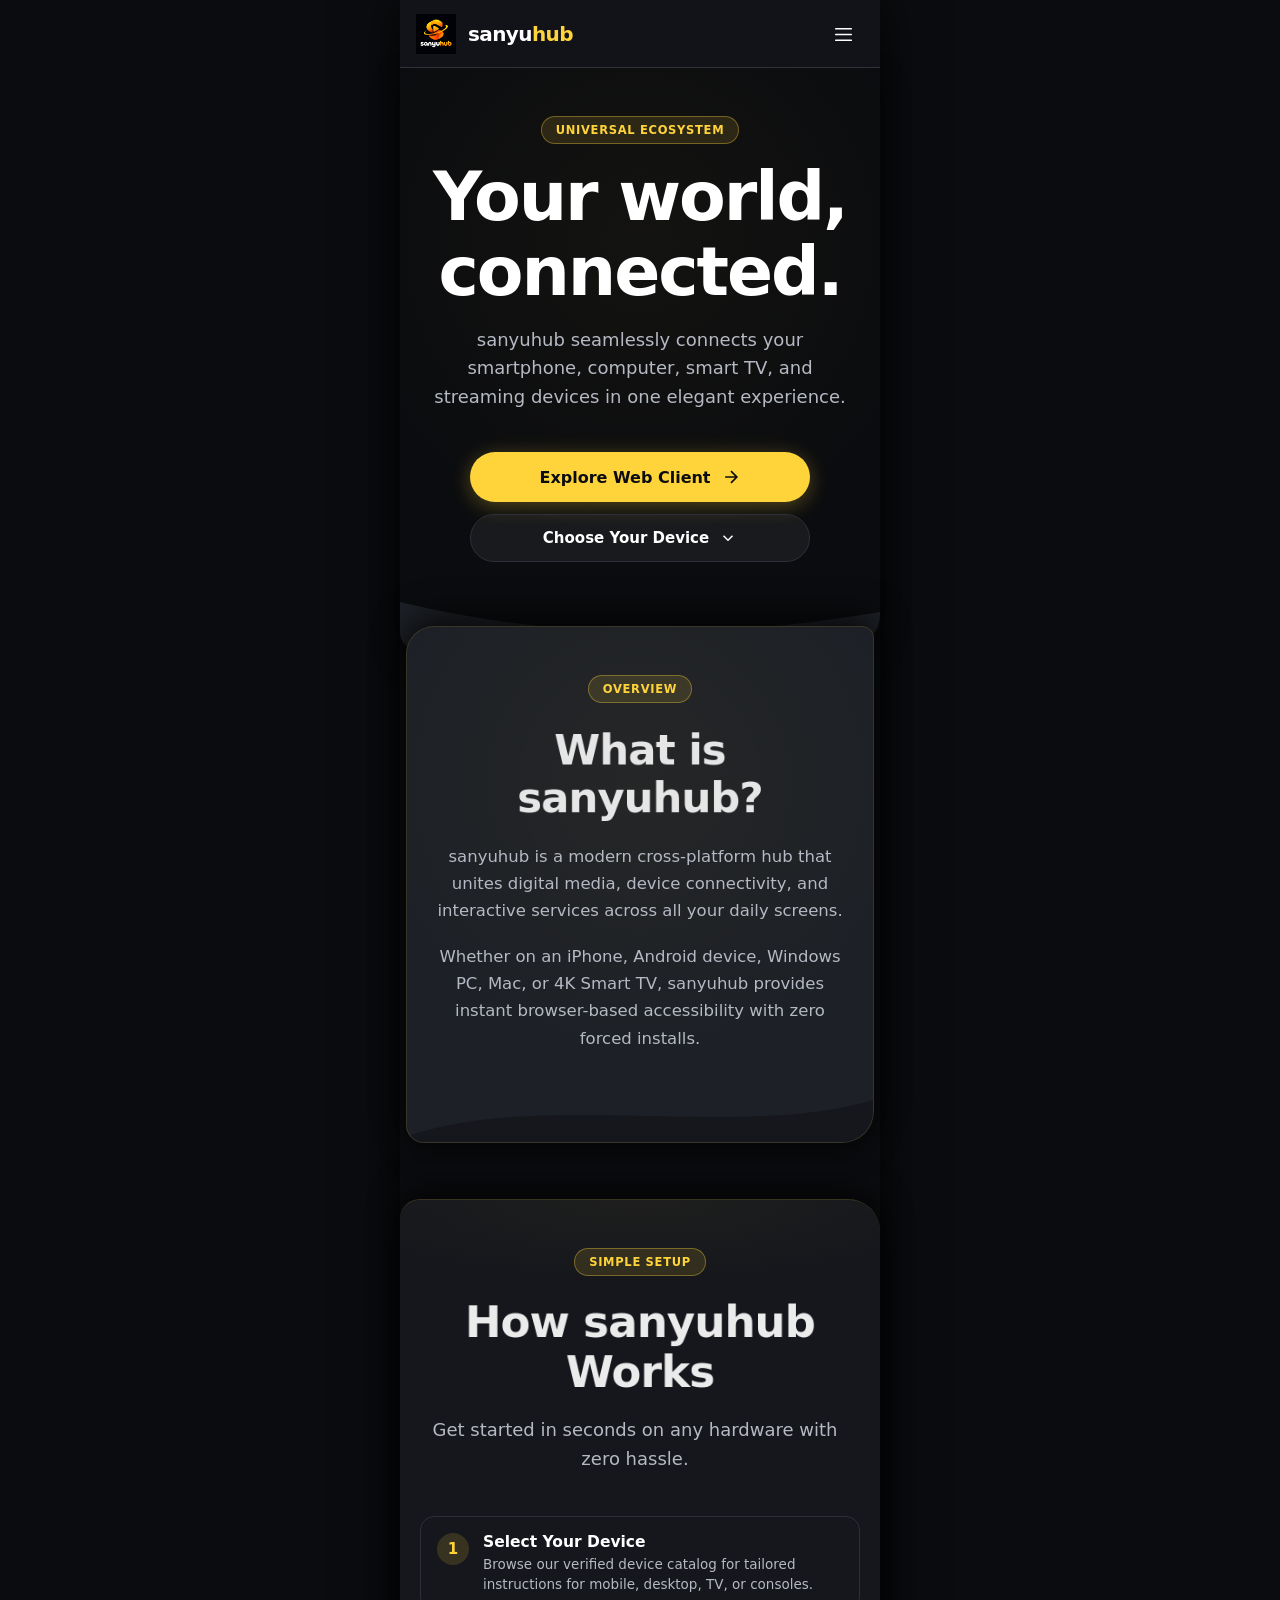
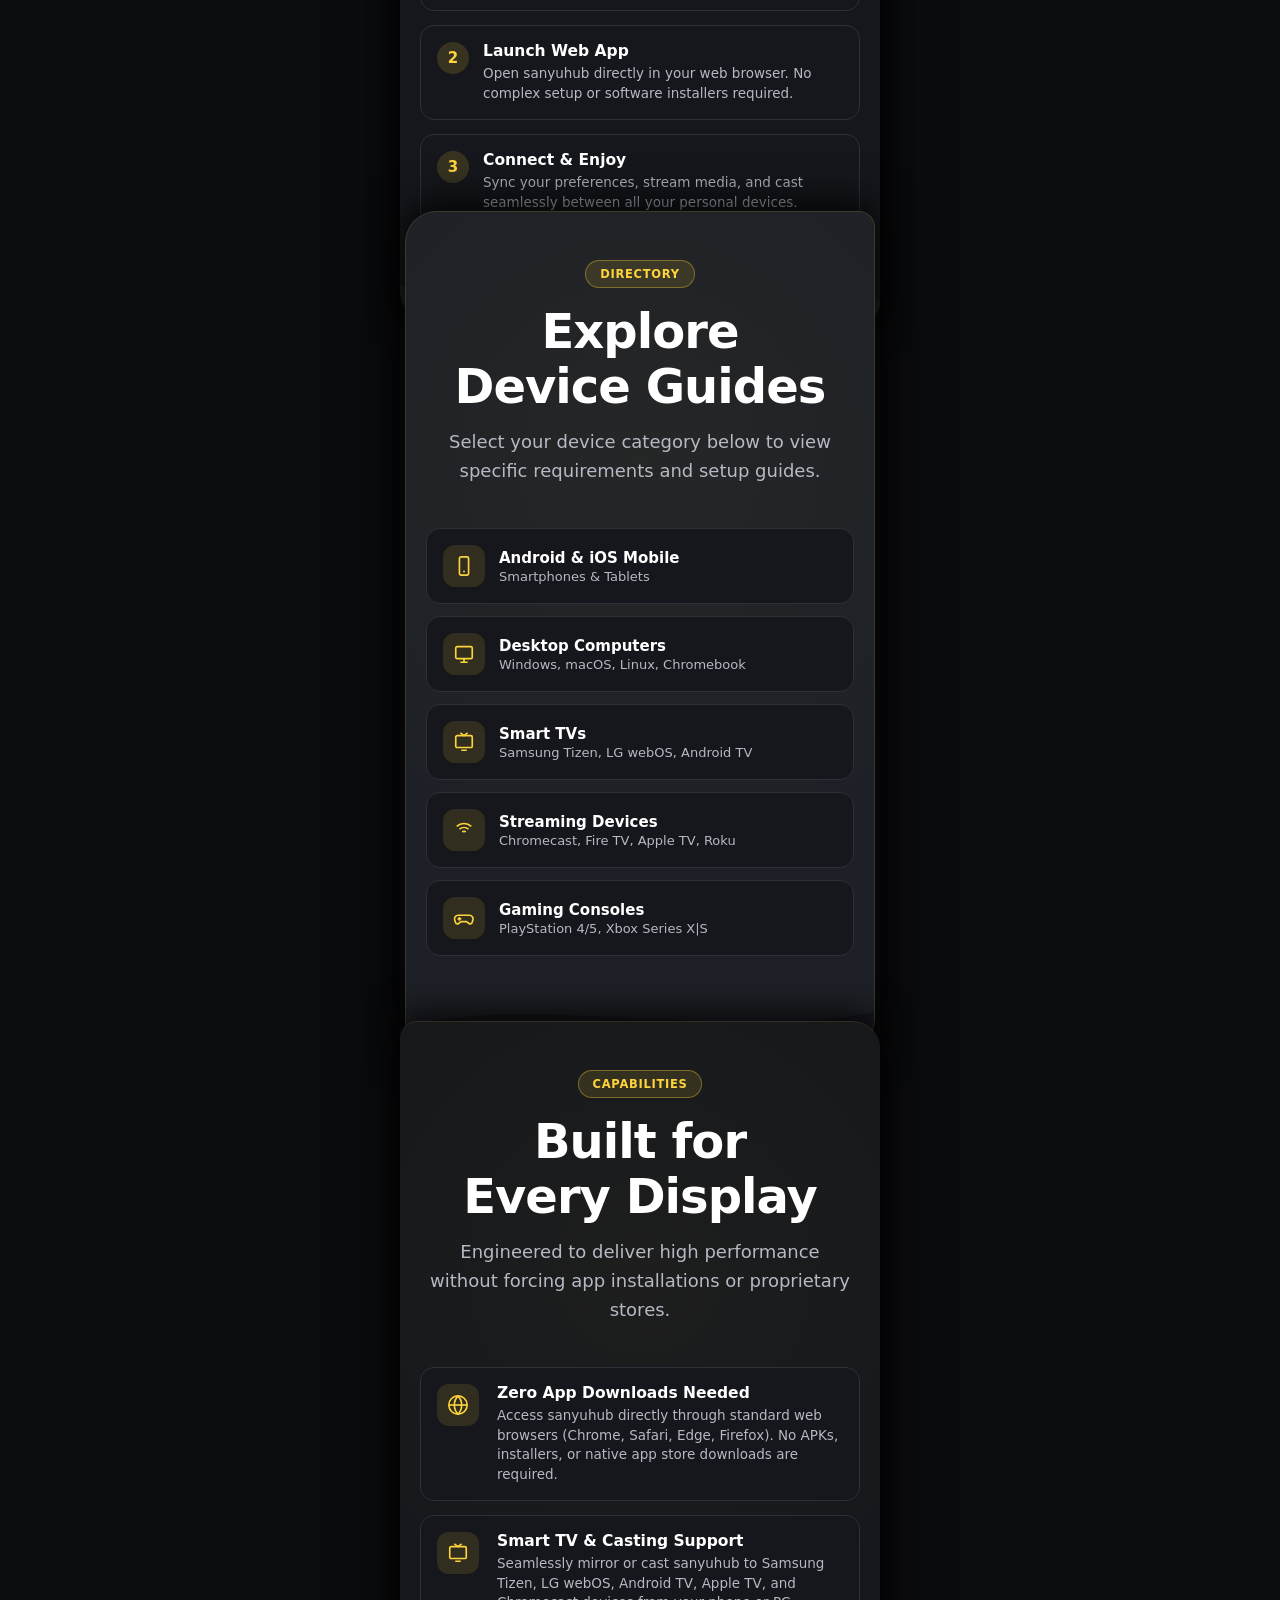
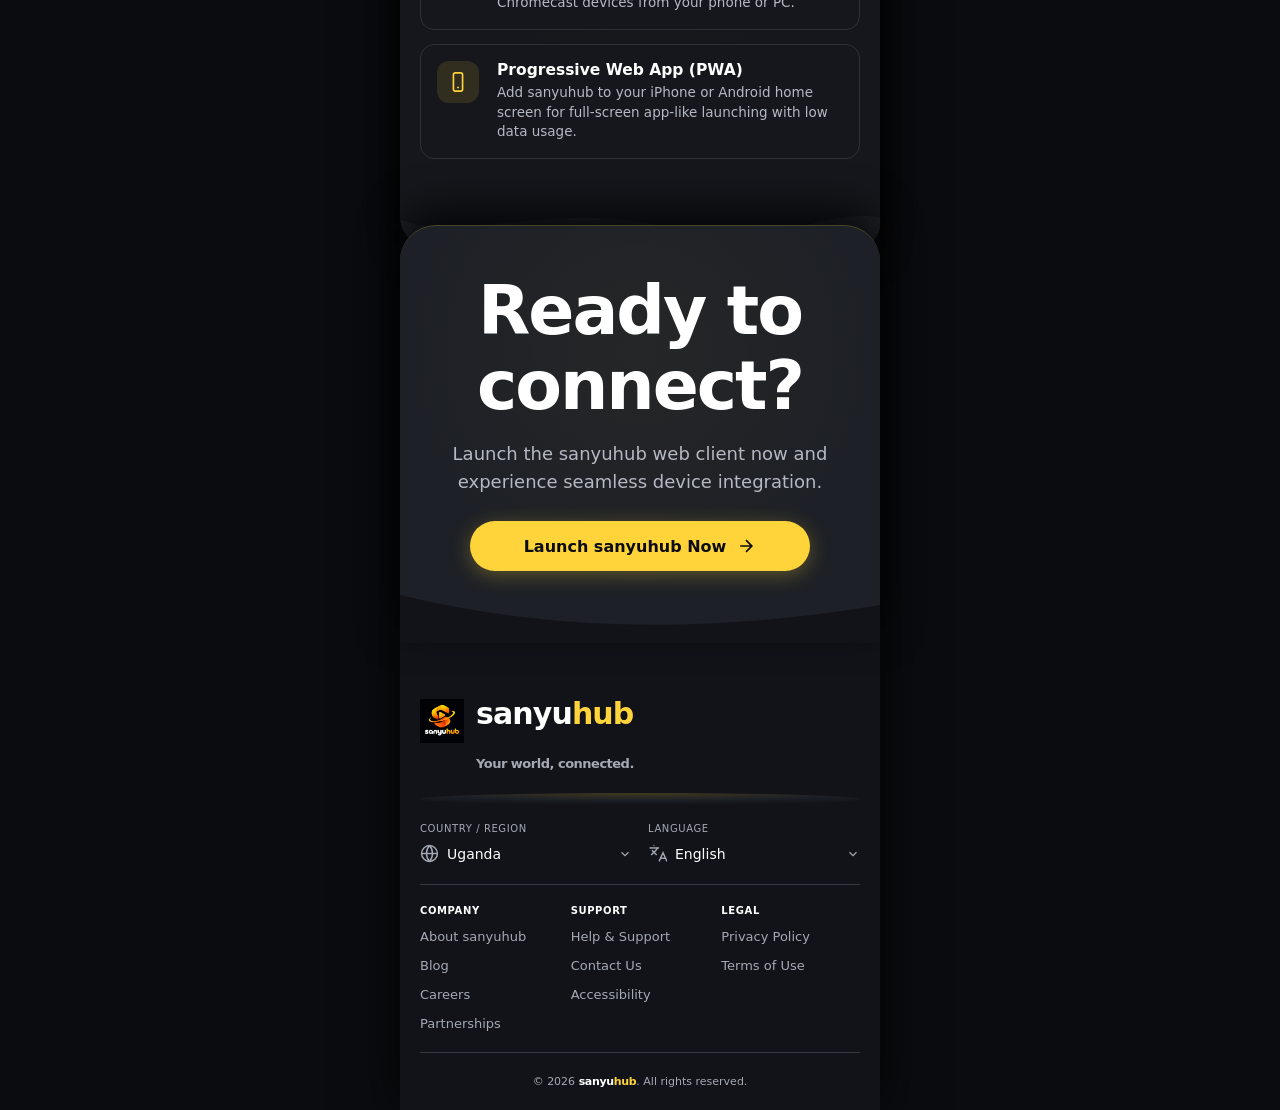
==== commit 9d4e7deb: "Redesign section geometry, organic layering, and scroll animations - Transform major section boundar" ====
--- a/index.html
+++ b/index.html
@@ -1087,6 +1087,7 @@
   </main>
 
   <script type="module">
+    import { initSectionEntrance } from '/src/js/animations/SectionEntrance.js';
     import { initZoomTypography } from '/src/js/animations/ZoomTypography.js';
     import { initZoomOutTypography } from '/src/js/animations/ZoomOutTypography.js';
     import { initStaggeredWords } from '/src/js/animations/StaggeredWords.js';
@@ -2498,28 +2499,28 @@
 };
 
 
-    // Curve SVG Generators for smooth section transitions
+    // Curve SVG Generators for smooth section transitions with distinct asymmetrical organic contours
     function renderConvexDivider(fillClass, isTop = false) {
-      return `<svg viewBox="0 0 1200 120" preserveAspectRatio="none" aria-hidden="true" class="section-divider ${fillClass} ${isTop ? 'divider-top' : 'divider-bottom'}"><path d="${isTop ? 'M0,120 Q600,0 1200,120 V0 H0 Z' : 'M0,0 Q600,120 1200,0 V120 H0 Z'}"/></svg>`;
+      return `<svg viewBox="0 0 1200 120" preserveAspectRatio="none" aria-hidden="true" class="section-divider ${fillClass} ${isTop ? 'divider-top' : 'divider-bottom'}"><path d="${isTop ? 'M0,120 Q550,-15 1200,90 V0 H0 Z' : 'M0,0 Q550,135 1200,25 V120 H0 Z'}"/></svg>`;
     }
 
     function renderConcaveDivider(fillClass, isTop = false) {
-      return `<svg viewBox="0 0 1200 120" preserveAspectRatio="none" aria-hidden="true" class="section-divider ${fillClass} ${isTop ? 'divider-top' : 'divider-bottom'}"><path d="${isTop ? 'M0,0 Q600,120 1200,0 V0 H0 Z' : 'M0,120 Q600,0 1200,120 V120 H0 Z'}"/></svg>`;
+      return `<svg viewBox="0 0 1200 120" preserveAspectRatio="none" aria-hidden="true" class="section-divider ${fillClass} ${isTop ? 'divider-top' : 'divider-bottom'}"><path d="${isTop ? 'M0,15 C350,115 850,-10 1200,95 V0 H0 Z' : 'M0,105 C350,-10 850,115 1200,15 V120 H0 Z'}"/></svg>`;
     }
 
     function renderWaveDivider(fillClass, variant = 1) {
-      const pathD = variant === 1 ? 'M0,0 C300,90 900,10 1200,80 V120 H0 Z' : 'M0,60 C320,120 880,0 1200,60 V120 H0 Z';
+      const pathD = variant === 1 ? 'M0,35 C320,110 880,-20 1200,75 V120 H0 Z' : 'M0,75 C280,-15 840,110 1200,35 V120 H0 Z';
       return `<svg viewBox="0 0 1200 120" preserveAspectRatio="none" aria-hidden="true" class="section-divider ${fillClass} divider-bottom"><path d="${pathD}"/></svg>`;
     }
 
     function renderOrganicDivider(fillClass) {
-      return `<svg viewBox="0 0 1200 120" preserveAspectRatio="none" aria-hidden="true" class="section-divider ${fillClass} divider-bottom"><path d="M0,40 C150,90 350,-10 600,50 C850,110 1050,10 1200,30 V120 H0 Z"/></svg>`;
+      return `<svg viewBox="0 0 1200 120" preserveAspectRatio="none" aria-hidden="true" class="section-divider ${fillClass} divider-bottom"><path d="M0,50 C180,110 420,-15 720,85 C920,125 1080,15 1200,45 V120 H0 Z"/></svg>`;
     }
 
     function renderHomePage() {
       return `
         <!-- Hero Section -->
-        <section class="section-story bg-dark hero-section home-hero-section">
+        <section class="section-story bg-dark hero-section section-hero home-hero-section">
           <div class="badge-pill">${t('home.hero_badge', 'Universal Ecosystem')}</div>
           <h1 class="hero-title anim-zoom-in">${t('home.hero_title', 'Your world, connected.')}</h1>
           <p class="body-lead anim-stagger-word">${t('home.hero_lead', 'sanyuhub seamlessly connects your smartphone, computer, smart TV, and streaming devices in one elegant experience.')}</p>
@@ -2538,7 +2539,7 @@
         </section>
 
         <!-- About Section -->
-        <section class="section-story bg-card">
+        <section class="section-story bg-card section-overview">
           <div class="badge-pill">Overview</div>
           <h2 class="section-title anim-zoom-in">${t('home.about_heading', 'What is sanyuhub?')}</h2>
           <p class="body-text anim-blur-focus">${t('home.about_text_1', 'sanyuhub is a modern cross-platform hub that unites digital media, device connectivity, and interactive services across all your daily screens.')}</p>
@@ -2547,7 +2548,7 @@
         </section>
 
         <!-- How It Works Section -->
-        <section class="section-story bg-surface pinned-container">
+        <section class="section-story bg-surface section-setup pinned-container">
           <div class="pinned-headline">
             <div class="badge-pill">Simple Setup</div>
             <h2 class="section-title anim-zoom-out">${t('home.how_heading', 'How sanyuhub Works')}</h2>
@@ -2583,7 +2584,7 @@
         </section>
 
         <!-- Device Directory Grid -->
-        <section class="section-story bg-card">
+        <section class="section-story bg-card section-directory">
           <div class="badge-pill">Directory</div>
           <h2 class="section-title anim-zoom-in">${t('home.directory_title', 'Explore Device Guides')}</h2>
           <p class="body-lead anim-blur-focus">${t('home.directory_sub', 'Select your device category below to view specific requirements and setup guides.')}</p>
@@ -2643,7 +2644,7 @@
         </section>
 
         <!-- Feature Highlights -->
-        <section class="section-story bg-surface">
+        <section class="section-story bg-surface section-capabilities">
           <div class="badge-pill">Capabilities</div>
           <h2 class="section-title anim-zoom-in">${t('home.features_title', 'Built for Every Display')}</h2>
           <p class="body-lead anim-blur-focus">${t('home.features_sub', 'Engineered to deliver high performance without forcing app installations or proprietary stores.')}</p>
@@ -2683,7 +2684,7 @@
         </section>
 
         <!-- CTA Section -->
-        <section class="section-story bg-card">
+        <section class="section-story bg-card section-cta">
           <h2 class="hero-title anim-zoom-in">${t('home.cta_title', 'Ready to connect?')}</h2>
           <p class="body-lead anim-stagger-word">${t('home.cta_lead', 'Launch the sanyuhub web client now and experience seamless device integration.')}</p>
           <a class="btn-primary" href="/devices/website" data-route="/devices/website">
@@ -3635,6 +3636,10 @@
 
     // Attach modular JS scroll animations to rendered DOM elements
     function attachAnimations() {
+      // Major Section Upward Entrance Animations
+      const majorSections = workspace.querySelectorAll('.section-story');
+      majorSections.forEach(el => initSectionEntrance(el));
+
       // Task 5: Zoom Typography (Zoom-in scale 0.82->1)
       const zoomIns = workspace.querySelectorAll('.anim-zoom-in');
       zoomIns.forEach(el => initZoomTypography(el));
--- a/src/styles/theme.css
+++ b/src/styles/theme.css
@@ -37,6 +37,107 @@
   color: var(--color-accent);
 }
 
+/* SECTION GEOMETRY, DEPTH & LAYERING SYSTEM */
+
+/* Base Section Structure with Layering Context */
+.section-story {
+  padding: 48px 20px;
+  display: flex;
+  flex-direction: column;
+  align-items: center;
+  text-align: center;
+  position: relative;
+  width: 100%;
+  box-sizing: border-box;
+  overflow: visible;
+  transition: transform 0.3s ease, box-shadow 0.3s ease;
+}
+
+/* Depth Glow Behind Section Content */
+.section-story::before {
+  content: '';
+  position: absolute;
+  inset: 0;
+  background: radial-gradient(circle at 50% 30%, rgba(255, 212, 59, 0.035) 0%, transparent 65%);
+  pointer-events: none;
+  z-index: 0;
+}
+
+.section-story > * {
+  position: relative;
+  z-index: 2;
+}
+
+/* Distinct Organic Silhouettes & Overlapping Stacking Contexts */
+
+/* 1. Hero Section Silhouette */
+.section-hero {
+  z-index: 10;
+  border-radius: 0 0 36px 18px;
+  margin-bottom: 0;
+  padding-bottom: 56px;
+  box-shadow: 0 12px 28px rgba(0, 0, 0, 0.4);
+}
+
+/* 2. Overview / About Section Silhouette (Asymmetric Inset & Overlap) */
+.section-overview {
+  z-index: 20;
+  width: calc(100% - 12px);
+  margin-left: auto;
+  margin-right: auto;
+  margin-top: -24px;
+  border-radius: 28px 12px 32px 18px;
+  border: 1px solid rgba(255, 212, 59, 0.12);
+  box-shadow: 0 -12px 32px rgba(0, 0, 0, 0.65), 0 12px 28px rgba(0, 0, 0, 0.4);
+  padding: 52px 22px 44px;
+}
+
+/* 3. Simple Setup Section Silhouette (Concave Emerge & Wide Bounds) */
+.section-setup {
+  z-index: 30;
+  width: 100%;
+  margin-top: -28px;
+  border-radius: 20px 32px 16px 28px;
+  border-top: 1px solid rgba(255, 212, 59, 0.15);
+  box-shadow: 0 -10px 30px rgba(0, 0, 0, 0.6), 0 14px 32px rgba(0, 0, 0, 0.45);
+  padding: 56px 20px 48px;
+}
+
+/* 4. Directory Grid Section Silhouette (Asymmetric Arc & Layer Depth) */
+.section-directory {
+  z-index: 40;
+  width: calc(100% - 10px);
+  margin-left: auto;
+  margin-right: auto;
+  margin-top: -24px;
+  border-radius: 32px 16px 28px 24px;
+  border: 1px solid rgba(255, 212, 59, 0.14);
+  box-shadow: 0 -14px 36px rgba(0, 0, 0, 0.7), 0 16px 36px rgba(0, 0, 0, 0.5);
+  padding: 52px 20px 44px;
+}
+
+/* 5. Capabilities / Features Section Silhouette (Organic Convex) */
+.section-capabilities {
+  z-index: 50;
+  width: 100%;
+  margin-top: -26px;
+  border-radius: 18px 28px 24px 32px;
+  border-top: 1px solid rgba(255, 212, 59, 0.12);
+  box-shadow: 0 -12px 32px rgba(0, 0, 0, 0.65), 0 14px 32px rgba(0, 0, 0, 0.45);
+  padding: 54px 20px 48px;
+}
+
+/* 6. CTA / Final Section Silhouette (Curved Dome Cap) */
+.section-cta {
+  z-index: 60;
+  width: 100%;
+  margin-top: -24px;
+  border-radius: 36px 36px 0 0;
+  border-top: 1px solid rgba(255, 212, 59, 0.2);
+  box-shadow: 0 -16px 40px rgba(0, 0, 0, 0.75);
+  padding: 58px 20px 52px;
+}
+
 /* Contact Us & Support Center Styles */
 .contact-container {
   width: 100%;
@@ -233,9 +334,10 @@
 .dm-section {
   background: var(--color-surface);
   border: 1px solid var(--color-border);
-  border-radius: 16px;
+  border-radius: 20px;
   padding: 22px 18px;
   width: 100%;
+  box-shadow: 0 8px 24px rgba(0, 0, 0, 0.4);
 }
 
 .dm-title {
--- a/src/styles/motion.css
+++ b/src/styles/motion.css
@@ -1,4 +1,18 @@
 /* Motion utilities and Scroll-driven Animation States */
+
+/* Section Entrance Animation — Upward Rise from Below */
+.anim-section-rise {
+  opacity: 0;
+  transform: translateY(50px);
+  transition: opacity 0.75s cubic-bezier(0.16, 1, 0.3, 1),
+              transform 0.75s cubic-bezier(0.16, 1, 0.3, 1);
+  will-change: opacity, transform;
+}
+.anim-section-rise.visible {
+  opacity: 1;
+  transform: translateY(0);
+}
+
 .anim-zoom-in {
   opacity: 0.85;
   transform: scale(0.82);
@@ -50,10 +64,13 @@
   transition: transform 0.1s linear;
 }
 
+/* Inner Content Blocks — Alternating Horizontal Reveals */
 .anim-slide-left {
   opacity: 0;
-  transform: translateX(-36px);
-  transition: opacity 0.6s cubic-bezier(0.16, 1, 0.3, 1), transform 0.6s cubic-bezier(0.16, 1, 0.3, 1);
+  transform: translateX(-45px);
+  transition: opacity 0.65s cubic-bezier(0.16, 1, 0.3, 1),
+              transform 0.65s cubic-bezier(0.16, 1, 0.3, 1);
+  transition-delay: var(--stagger-delay, 0ms);
   will-change: opacity, transform;
 }
 .anim-slide-left.visible {
@@ -63,8 +80,10 @@
 
 .anim-slide-right {
   opacity: 0;
-  transform: translateX(36px);
-  transition: opacity 0.6s cubic-bezier(0.16, 1, 0.3, 1), transform 0.6s cubic-bezier(0.16, 1, 0.3, 1);
+  transform: translateX(45px);
+  transition: opacity 0.65s cubic-bezier(0.16, 1, 0.3, 1),
+              transform 0.65s cubic-bezier(0.16, 1, 0.3, 1);
+  transition-delay: var(--stagger-delay, 0ms);
   will-change: opacity, transform;
 }
 .anim-slide-right.visible {
@@ -167,6 +186,7 @@
 
 /* Reduced Motion Preference */
 @media (prefers-reduced-motion: reduce) {
+  .anim-section-rise,
   .anim-zoom-in,
   .anim-zoom-out,
   .anim-blur-focus,
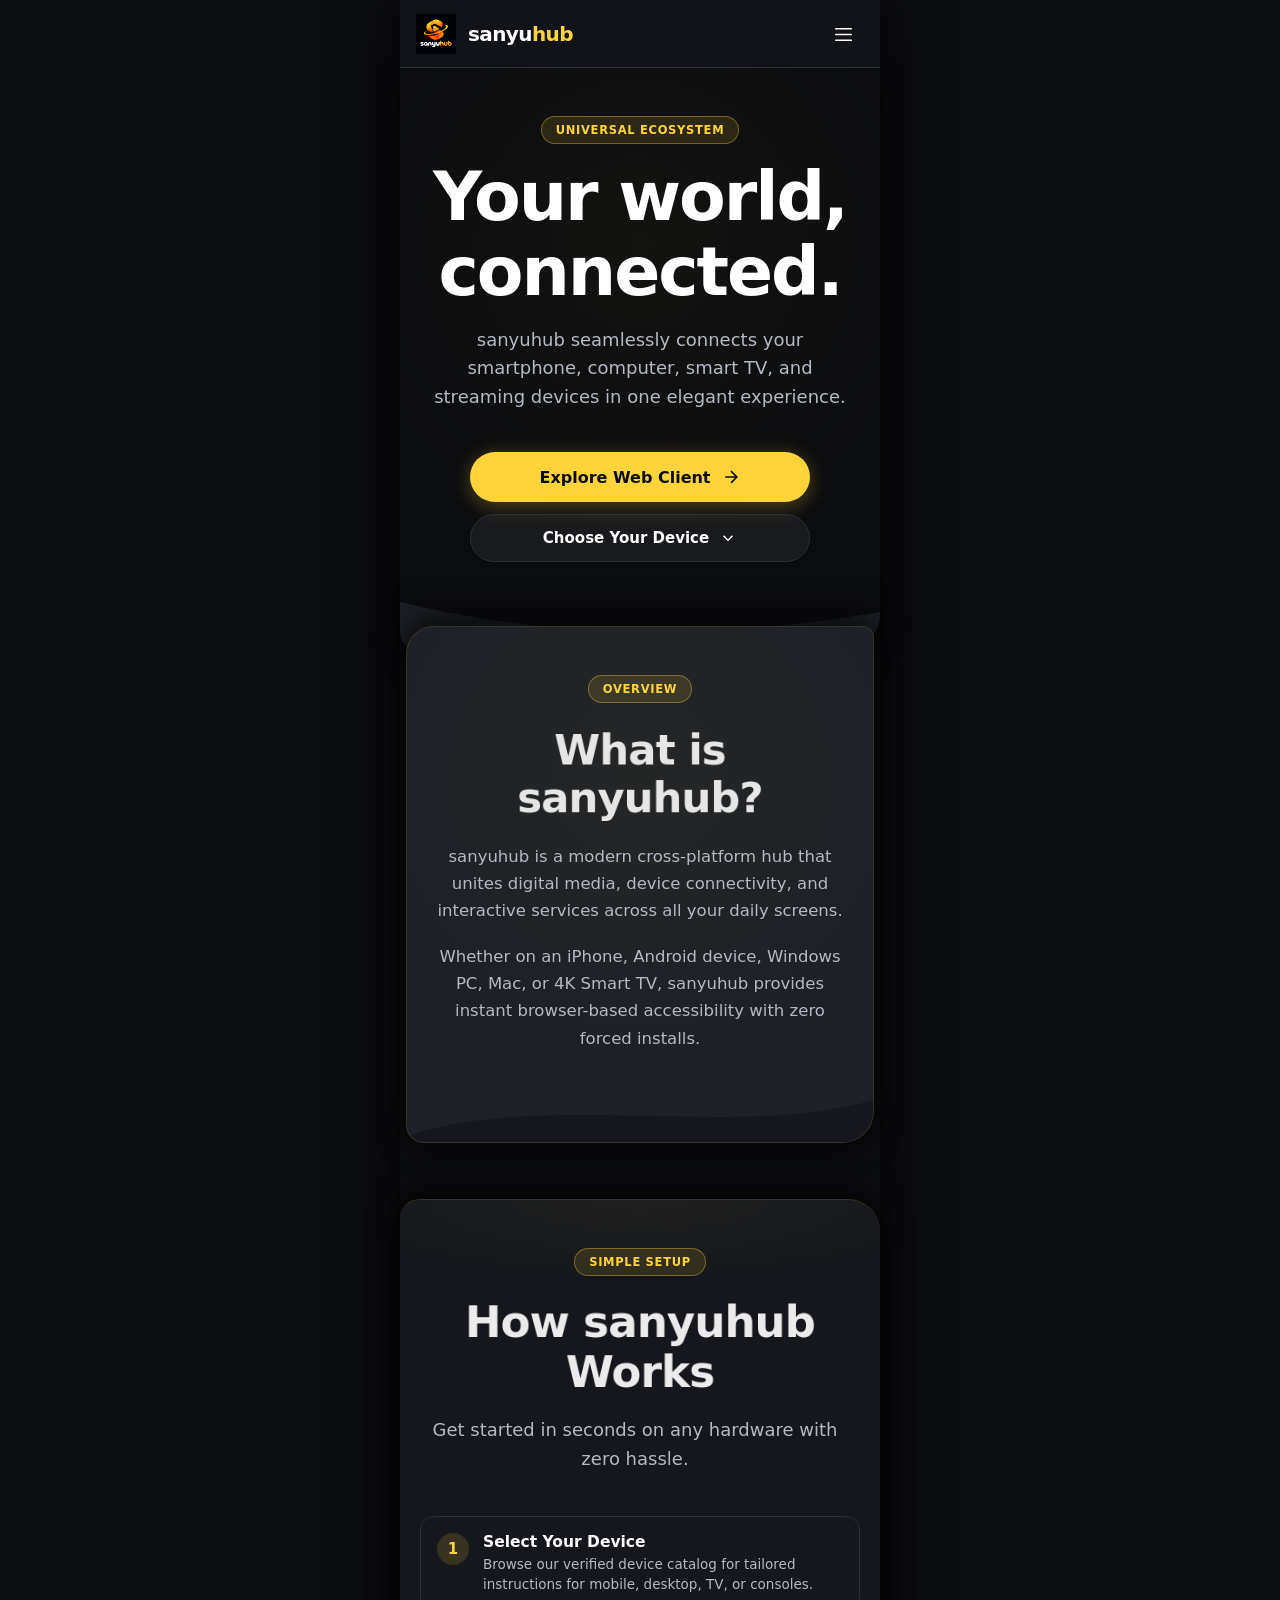
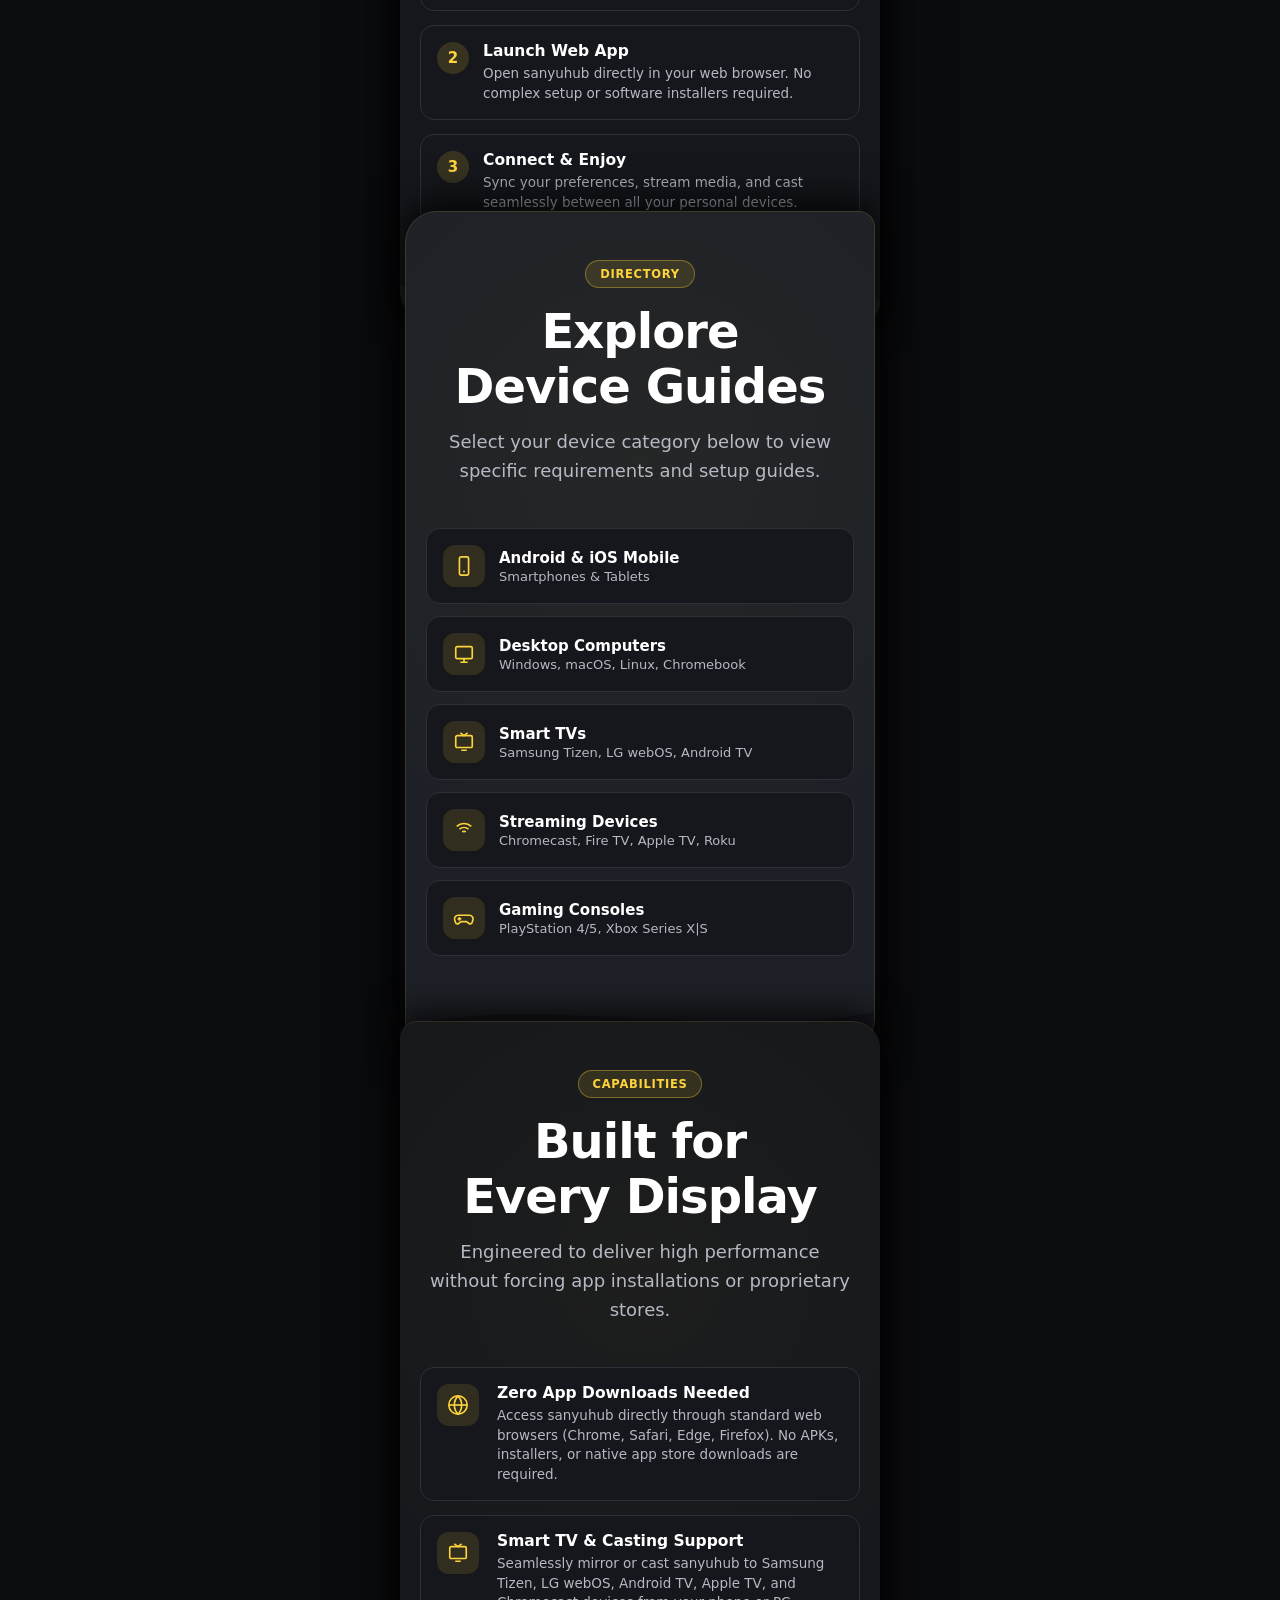
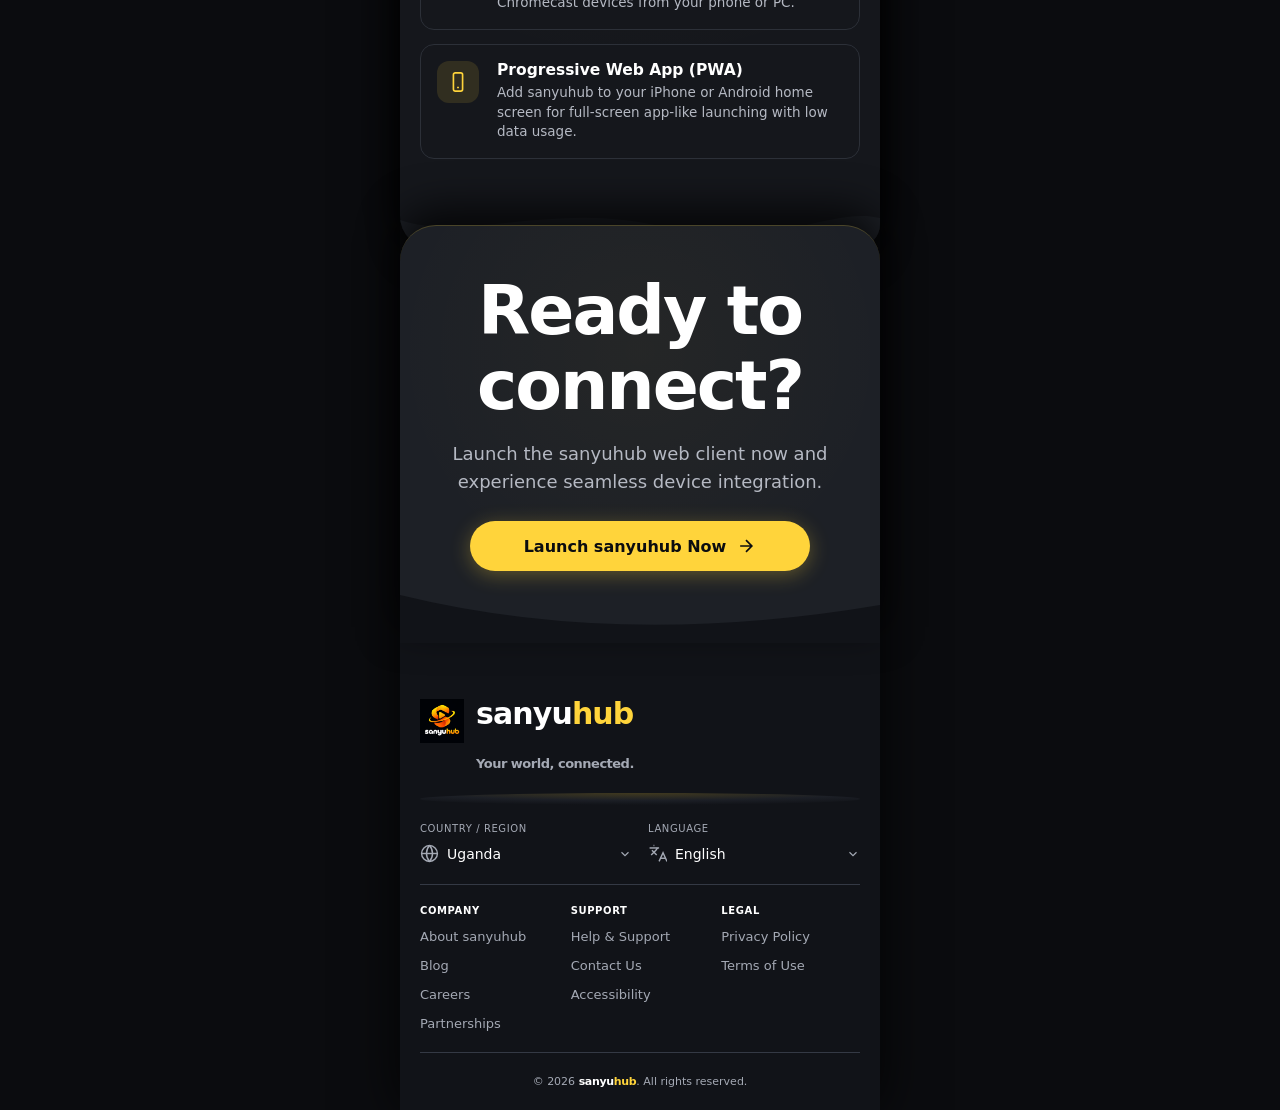
==== commit bc112073: "Add scroll animations and UI transitions across all sections, blocks, and pages Co-authored-by: lone" ====
--- a/index.html
+++ b/index.html
@@ -320,13 +320,15 @@
 
     /* Typography Scale */
     .hero-title {
-      font-size: clamp(34px, 8vw, 68px);
+      font-size: clamp(26px, 7vw, 68px);
       font-weight: 750;
       line-height: 1.1;
       letter-spacing: -0.03em;
       margin: 0 0 16px;
       color: #ffffff;
       text-wrap: balance;
+      overflow-wrap: break-word;
+      word-break: break-word;
     }
     .section-title {
       font-size: clamp(26px, 6vw, 48px);
@@ -839,6 +841,294 @@
       font-size: 13.5px;
       color: var(--muted);
       line-height: 1.5;
+    }
+
+    /* Legal, Policy & Informational Page Content Styling */
+    .legal-container {
+      width: 100%;
+      max-width: 880px;
+      margin: 0 auto;
+      text-align: left;
+    }
+    .legal-toc {
+      background: var(--card-bg);
+      border: 1px solid var(--card-border);
+      border-radius: 14px;
+      padding: 20px;
+      margin-bottom: 24px;
+    }
+    .legal-toc h3 {
+      margin: 0 0 12px;
+      font-size: 16px;
+      font-weight: 700;
+      color: var(--color-accent);
+    }
+    .legal-toc ul {
+      margin: 0;
+      padding-left: 20px;
+      display: grid;
+      grid-template-columns: repeat(auto-fill, minmax(260px, 1fr));
+      gap: 8px 16px;
+    }
+    .legal-toc li a {
+      color: var(--color-text-secondary);
+      text-decoration: none;
+      font-size: 13.5px;
+      transition: color 0.15s ease;
+    }
+    .legal-toc li a:hover {
+      color: var(--color-accent);
+      text-decoration: underline;
+    }
+    .legal-section {
+      background: var(--card-bg);
+      border: 1px solid var(--card-border);
+      border-radius: 14px;
+      padding: 24px;
+      margin-bottom: 20px;
+      box-shadow: 0 4px 20px rgba(0, 0, 0, 0.25);
+    }
+    .legal-section h2 {
+      margin: 0 0 14px;
+      font-size: 20px;
+      font-weight: 700;
+      color: #ffffff;
+      display: flex;
+      align-items: center;
+      gap: 10px;
+      letter-spacing: -0.01em;
+    }
+    .legal-section-num {
+      display: inline-flex;
+      align-items: center;
+      justify-content: center;
+      min-width: 28px;
+      height: 28px;
+      border-radius: 8px;
+      background: rgba(255, 212, 59, 0.15);
+      color: var(--color-accent);
+      font-size: 13px;
+      font-weight: 700;
+      flex-shrink: 0;
+    }
+    .legal-section p {
+      margin: 0 0 12px;
+      font-size: 14.5px;
+      line-height: 1.68;
+      color: var(--muted);
+    }
+    .legal-section p:last-child {
+      margin-bottom: 0;
+    }
+    .legal-section ul, .legal-section ol {
+      margin: 0 0 14px;
+      padding-left: 22px;
+      color: var(--muted);
+      font-size: 14px;
+      line-height: 1.65;
+    }
+    .legal-section li {
+      margin-bottom: 8px;
+    }
+    .legal-highlight-box {
+      background: rgba(255, 212, 59, 0.08);
+      border-left: 3px solid var(--color-accent);
+      padding: 14px 18px;
+      border-radius: 4px 10px 10px 4px;
+      margin: 14px 0;
+      font-size: 14px;
+      color: #e2e4ec;
+      line-height: 1.6;
+    }
+
+    /* Help & Support Self-Service Knowledgebase Styling */
+    .help-container {
+      width: 100%;
+      max-width: 920px;
+      margin: 0 auto;
+      text-align: left;
+    }
+    .help-search-wrapper {
+      background: var(--card-bg);
+      border: 1px solid var(--card-border);
+      border-radius: 16px;
+      padding: 20px;
+      margin-bottom: 24px;
+      box-shadow: 0 8px 30px rgba(0, 0, 0, 0.3);
+    }
+    .help-search-input-box {
+      position: relative;
+      width: 100%;
+    }
+    .help-search-input-box svg {
+      position: absolute;
+      left: 16px;
+      top: 50%;
+      transform: translateY(-50%);
+      color: var(--color-accent);
+      width: 20px;
+      height: 20px;
+      pointer-events: none;
+    }
+    .help-search-input {
+      width: 100%;
+      height: 52px;
+      padding: 12px 16px 12px 48px;
+      background: rgba(255, 255, 255, 0.05);
+      border: 1px solid var(--color-border);
+      border-radius: 26px;
+      color: #ffffff;
+      font-size: 15px;
+      outline: none;
+      transition: border-color 0.2s ease, background 0.2s ease;
+    }
+    .help-search-input:focus {
+      border-color: var(--color-accent);
+      background: rgba(255, 255, 255, 0.08);
+      box-shadow: 0 0 0 3px rgba(255, 212, 59, 0.2);
+    }
+    .help-subpage-tabs {
+      display: flex;
+      gap: 8px;
+      overflow-x: auto;
+      padding-bottom: 10px;
+      margin-bottom: 24px;
+      scrollbar-width: thin;
+      scrollbar-color: var(--color-border) transparent;
+    }
+    .help-tab-btn {
+      display: inline-flex;
+      align-items: center;
+      gap: 8px;
+      padding: 10px 18px;
+      border-radius: 20px;
+      background: rgba(255, 255, 255, 0.05);
+      border: 1px solid var(--card-border);
+      color: var(--color-text-secondary);
+      font-size: 13.5px;
+      font-weight: 600;
+      white-space: nowrap;
+      text-decoration: none;
+      cursor: pointer;
+      transition: all 0.2s ease;
+    }
+    .help-tab-btn:hover {
+      background: rgba(255, 255, 255, 0.1);
+      color: #ffffff;
+      border-color: rgba(255, 212, 59, 0.4);
+    }
+    .help-tab-btn.active {
+      background: var(--color-accent);
+      color: #0b0c0f;
+      border-color: var(--color-accent);
+      font-weight: 700;
+    }
+    .troubleshoot-card {
+      background: var(--card-bg);
+      border: 1px solid var(--card-border);
+      border-radius: 16px;
+      padding: 24px;
+      margin-bottom: 20px;
+      transition: border-color 0.2s ease, box-shadow 0.2s ease;
+    }
+    .troubleshoot-card:hover {
+      border-color: rgba(255, 212, 59, 0.35);
+      box-shadow: 0 8px 28px rgba(0, 0, 0, 0.4);
+    }
+    .troubleshoot-header {
+      display: flex;
+      align-items: flex-start;
+      justify-content: space-between;
+      gap: 12px;
+      margin-bottom: 12px;
+      flex-wrap: wrap;
+    }
+    .troubleshoot-title {
+      font-size: 18px;
+      font-weight: 700;
+      color: #ffffff;
+      margin: 0;
+      line-height: 1.35;
+    }
+    .troubleshoot-badge {
+      display: inline-block;
+      padding: 4px 10px;
+      border-radius: 12px;
+      background: rgba(255, 212, 59, 0.12);
+      border: 1px solid rgba(255, 212, 59, 0.3);
+      color: var(--color-accent);
+      font-size: 11.5px;
+      font-weight: 700;
+      text-transform: uppercase;
+      letter-spacing: 0.04em;
+    }
+    .troubleshoot-symptom {
+      font-size: 14px;
+      color: #d1d4e0;
+      line-height: 1.55;
+      margin-bottom: 14px;
+      background: rgba(255, 255, 255, 0.03);
+      padding: 10px 14px;
+      border-radius: 8px;
+      border-left: 3px solid #ff4d4d;
+    }
+    .troubleshoot-cause {
+      font-size: 13.5px;
+      color: var(--muted);
+      margin-bottom: 16px;
+      line-height: 1.5;
+    }
+    .troubleshoot-steps-title {
+      font-size: 14.5px;
+      font-weight: 700;
+      color: var(--color-accent);
+      margin: 16px 0 10px;
+      display: flex;
+      align-items: center;
+      gap: 8px;
+    }
+    .troubleshoot-steps {
+      margin: 0 0 16px;
+      padding-left: 20px;
+      display: flex;
+      flex-direction: column;
+      gap: 8px;
+    }
+    .troubleshoot-steps li {
+      font-size: 14px;
+      color: #e2e4ec;
+      line-height: 1.55;
+    }
+    .troubleshoot-steps li strong {
+      color: #ffffff;
+    }
+    .troubleshoot-pro-tip {
+      background: rgba(0, 200, 120, 0.08);
+      border-left: 3px solid #00c878;
+      padding: 10px 14px;
+      border-radius: 4px 8px 8px 4px;
+      font-size: 13px;
+      color: #b0e8ce;
+      line-height: 1.5;
+    }
+    .help-contact-banner {
+      background: linear-gradient(135deg, rgba(255, 212, 59, 0.12), rgba(255, 212, 59, 0.04));
+      border: 1px solid rgba(255, 212, 59, 0.35);
+      border-radius: 16px;
+      padding: 24px;
+      text-align: center;
+      margin-top: 36px;
+    }
+    .help-contact-banner h3 {
+      margin: 0 0 8px;
+      font-size: 18px;
+      font-weight: 700;
+      color: #ffffff;
+    }
+    .help-contact-banner p {
+      margin: 0 0 16px;
+      font-size: 14px;
+      color: var(--muted);
     }
 
   </style>
@@ -2749,25 +3039,512 @@
       </div>`;
     }
 
-    function renderGenericPage(titleKey, title, descKey, fallbackDesc) {
-      const desc = descKey ? t(descKey, fallbackDesc) : fallbackDesc;
+    function renderAboutPage() {
       return `
+        <!-- About Hero Section -->
         <section class="section-story bg-dark hero-section">
-          <div class="badge-pill">Information</div>
-          <h1 class="hero-title anim-zoom-in">${title}</h1>
-          <p class="body-lead anim-stagger-word">${desc}</p>
+          <div class="badge-pill">About sanyuhub</div>
+          <h1 class="hero-title anim-zoom-in">Connecting Media, Entertainment &amp; Devices Worldwide</h1>
+          <p class="body-lead anim-stagger-word">sanyuhub is a browser-first digital entertainment platform engineered to bring seamless playback of movies, live TV, music, and concerts to every screen without forced native app installations.</p>
+
+          <div style="display:flex; gap:12px; justify-content:center; flex-wrap:wrap; margin-top:16px;">
+            <a class="btn-primary" href="/" data-route="/">
+              <svg viewBox="0 0 24 24" width="20" height="20" fill="none" stroke="currentColor" stroke-width="2"><path d="M19 12H5M12 19l-7-7 7-7"/></svg>
+              ${t('home.btn_launch', 'Explore Web Client')}
+            </a>
+            <a class="btn-secondary" href="/devices/website" data-route="/devices/website">
+              Supported Devices
+            </a>
+          </div>
           ${renderConvexDivider('fill-card')}
         </section>
 
+        <!-- Mission & Core Values Section -->
         <section class="section-story bg-card">
-          <div class="badge-pill">sanyuhub Ecosystem</div>
-          <h2 class="section-title anim-zoom-in">Connected Device Experience</h2>
-          <p class="body-text anim-blur-focus">sanyuhub enables seamless connectivity across mobile smartphones, desktop operating systems, smart TVs, and streaming platforms worldwide.</p>
-          <div style="margin-top: 16px;">
+          <div class="legal-container">
+            <div class="badge-pill">Our Foundation</div>
+            <h2 class="section-title anim-zoom-in">Mission &amp; Core Principles</h2>
+            <p class="body-text anim-blur-focus">At sanyuhub, we believe media access should be instantaneous, open, and accessible to everyone regardless of operating system, hardware budget, or regional location.</p>
+
+            <div class="category-grid" style="grid-template-columns: repeat(auto-fit, minmax(280px, 1fr)); margin: 24px 0;">
+              <div class="step-card anim-slide-left">
+                <div class="step-number">1</div>
+                <div class="step-content">
+                  <h4>Zero Forced App Installs</h4>
+                  <p>Operates directly within standard HTML5 browsers across iOS, Android, Smart TVs, desktop platforms, and set-top boxes without mandatory app store downloads.</p>
+                </div>
+              </div>
+              <div class="step-card anim-slide-right">
+                <div class="step-number">2</div>
+                <div class="step-content">
+                  <h4>Universal Device Coverage</h4>
+                  <p>Engineered for low latency and smooth responsive UI whether on budget smartphones, 4K Smart TVs, or desktop workstations.</p>
+                </div>
+              </div>
+              <div class="step-card anim-slide-left">
+                <div class="step-number">3</div>
+                <div class="step-content">
+                  <h4>Multi-Language Localization</h4>
+                  <p>Native localized navigation and content discovery across Luganda, Lusoga, Swahili, French, Arabic, Portuguese, Spanish, Hindi, and English.</p>
+                </div>
+              </div>
+              <div class="step-card anim-slide-right">
+                <div class="step-number">4</div>
+                <div class="step-content">
+                  <h4>Privacy-First Architecture</h4>
+                  <p>Zero invasive third-party ad tracking or cross-site fingerprinting. Preferences are saved locally on your device with TLS 1.3 encrypted communications.</p>
+                </div>
+              </div>
+            </div>
+
+            <!-- Platform Architecture Breakdown -->
+            <div class="legal-section anim-slide-left" style="margin-top: 32px;">
+              <h2><span class="legal-section-num">1</span> Platform Ecosystem &amp; Entertainment Categories</h2>
+              <p>sanyuhub organizes digital entertainment into four distinct, connected content hubs designed for intuitive navigation:</p>
+              <ul>
+                <li><strong>Movies &amp; Cinema:</strong> In-depth coverage of cinematic releases, regional features, stream guide metadata, and video player optimization across mobile and big-screen displays.</li>
+                <li><strong>Live TV Broadcasts:</strong> Real-time television program guides, live stream signal status, and regional channel categorization.</li>
+                <li><strong>Music &amp; Cultural Soundscapes:</strong> Curated audio experiences, cultural spotlight streams, and continuous audio playback across device lock screens.</li>
+                <li><strong>Concerts &amp; Live Events:</strong> Interactive virtual event streaming, stage schedules, and screen casting setup guides.</li>
+              </ul>
+            </div>
+
+            <div class="legal-section anim-slide-right">
+              <h2><span class="legal-section-num">2</span> Modern Web Standards &amp; Edge Delivery</h2>
+              <p>sanyuhub utilizes progressive web technology to deliver performance that rivals native software:</p>
+              <ul>
+                <li><strong>Adaptive HLS Video:</strong> Dynamic bitrate streaming adjusts video quality in real time based on network strength to eliminate buffering.</li>
+                <li><strong>Progressive Web App (PWA):</strong> Add sanyuhub to your home screen or desktop for a fullscreen app experience without downloading from an app store.</li>
+                <li><strong>High-Performance Edge Routing:</strong> Global CDN distribution powered by Vercel serverless nodes ensures sub-second page loads worldwide.</li>
+              </ul>
+            </div>
+
+            <div style="text-align:center; margin-top:28px;">
+              <a class="btn-primary" href="/" data-route="/">Return to Home</a>
+            </div>
+          </div>
+          ${renderConvexDivider('fill-footer')}
+        </section>
+      `;
+    }
+
+    function renderTermsPage() {
+      return `
+        <!-- Terms Hero Section -->
+        <section class="section-story bg-dark hero-section">
+          <div class="badge-pill">Legal Framework</div>
+          <h1 class="hero-title anim-zoom-in">Terms of Service</h1>
+          <p class="body-lead anim-stagger-word">Please review these Terms of Service ("Terms") carefully before using sanyuhub web applications, device portals, or connected media services.</p>
+          ${renderConvexDivider('fill-card')}
+        </section>
+
+        <!-- Terms Detail Section -->
+        <section class="section-story bg-card">
+          <div class="legal-container">
+            <!-- Table of Contents -->
+            <div class="legal-toc anim-blur-focus">
+              <h3>Table of Contents</h3>
+              <ul>
+                <li><a href="#terms-1">1. Acceptance of Terms &amp; Scope</a></li>
+                <li><a href="#terms-2">2. Eligibility &amp; Account Usage</a></li>
+                <li><a href="#terms-3">3. Permitted Platform Use</a></li>
+                <li><a href="#terms-4">4. Prohibited Conduct</a></li>
+                <li><a href="#terms-5">5. Intellectual Property Rights</a></li>
+                <li><a href="#terms-6">6. Third-Party Media &amp; Links</a></li>
+                <li><a href="#terms-7">7. Subscriptions &amp; Digital Features</a></li>
+                <li><a href="#terms-8">8. System Maintenance &amp; Uptime</a></li>
+                <li><a href="#terms-9">9. Disclaimer of Warranties</a></li>
+                <li><a href="#terms-10">10. Limitation of Liability</a></li>
+                <li><a href="#terms-11">11. Governing Law &amp; Disputes</a></li>
+                <li><a href="#terms-12">12. Contact &amp; Legal Notices</a></li>
+              </ul>
+            </div>
+
+            <div class="legal-highlight-box anim-blur-focus">
+              <strong>Important Notice:</strong> By accessing, browsing, or using sanyuhub on any web browser, device, Smart TV, or mobile platform, you agree to comply with these Terms. If you do not agree to these terms, please refrain from using our services.
+            </div>
+
+            <div class="legal-section anim-slide-left" id="terms-1">
+              <h2><span class="legal-section-num">1</span> Acceptance of Terms &amp; Scope</h2>
+              <p>These Terms of Service constitute a legally binding agreement between you ("User", "you") and sanyuhub ("we", "us", "our"). These Terms apply to all visitors, registered account holders, and device platforms utilizing sanyuhub web clients, device compatibility portals, and connected APIs.</p>
+              <p>We reserve the right to revise or modify these Terms at any time. Material revisions will be indicated by updating the "Last Updated" date at the top of this document. Continued use of sanyuhub following posted modifications signifies your full acceptance of the revised Terms.</p>
+            </div>
+
+            <div class="legal-section anim-slide-right" id="terms-2">
+              <h2><span class="legal-section-num">2</span> User Eligibility &amp; Account Usage</h2>
+              <p>You must be at least 13 years of age (or legal age in your jurisdiction) to access or register for an account on sanyuhub. By using our platform, you represent that you possess the legal capacity to enter into a binding agreement.</p>
+              <ul>
+                <li><strong>Account Accuracy:</strong> If you create an account, you must provide accurate, complete information.</li>
+                <li><strong>Credential Confidentiality:</strong> You are strictly responsible for maintaining the confidentiality of your login credentials and for all activities that occur under your account.</li>
+                <li><strong>Immediate Notification:</strong> You must immediately notify sanyuhub support if you suspect unauthorized access or security breaches involving your account.</li>
+              </ul>
+            </div>
+
+            <div class="legal-section anim-slide-left" id="terms-3">
+              <h2><span class="legal-section-num">3</span> Permitted Platform Use</h2>
+              <p>sanyuhub grants you a limited, non-exclusive, non-transferable, revocable license to access and use our web application for personal, non-commercial entertainment and device configuration purposes, strictly in accordance with these Terms.</p>
+              <p>You may stream content, view device guides, configure local preferences, and cast media to compatible Smart TVs or streaming hardware via supported browser functionality (e.g., Google Chromecast, Apple AirPlay).</p>
+            </div>
+
+            <div class="legal-section anim-slide-right" id="terms-4">
+              <h2><span class="legal-section-num">4</span> Prohibited Conduct &amp; Restrictions</h2>
+              <p>When accessing sanyuhub, you expressly agree NOT to engage in any of the following prohibited activities:</p>
+              <ol>
+                <li><strong>Reverse Engineering:</strong> Decompile, reverse engineer, disassemble, or attempt to extract source code or underlying algorithms of sanyuhub web engines.</li>
+                <li><strong>Automated Scraping:</strong> Use bots, spiders, crawlers, or automated scripts to collect content, user metadata, or system data without explicit written consent.</li>
+                <li><strong>Security Interference:</strong> Circumvent, disable, or tamper with security features, DRM controls, or rate-limiting safeguards.</li>
+                <li><strong>Malicious Injection:</strong> Upload or transmit viruses, malware, keyloggers, or malicious code designed to disrupt platform execution.</li>
+                <li><strong>API &amp; Form Misuse:</strong> Submit automated spam, fraudulent contact inquiries, or false support tickets.</li>
+              </ol>
+            </div>
+
+            <div class="legal-section anim-slide-left" id="terms-5">
+              <h2><span class="legal-section-num">5</span> Intellectual Property Rights</h2>
+              <p>All software code, user interface designs, logos, trademarks, graphic animations, visual assets, documentation, and original content on sanyuhub are the exclusive property of sanyuhub and its licensors, protected under international copyright, trademark, and trade secret laws.</p>
+              <p>The "sanyuhub" name, logo, and design marks are registered or unregistered trademarks of sanyuhub. You may not display or use these trademarks without prior written permission.</p>
+            </div>
+
+            <div class="legal-section anim-slide-right" id="terms-6">
+              <h2><span class="legal-section-num">6</span> Third-Party Media, Streams &amp; Links</h2>
+              <p>sanyuhub may index, link to, or display content originating from third-party media providers, content distribution networks, or external web services. sanyuhub does not control, endorse, or assume responsibility for any third-party content, privacy policies, or external web services.</p>
+              <p>Your interactions with third-party streaming providers or linked services are solely between you and the respective third party.</p>
+            </div>
+
+            <div class="legal-section anim-slide-left" id="terms-7">
+              <h2><span class="legal-section-num">7</span> Subscriptions &amp; Digital Features</h2>
+              <p>Certain premium features or platform tiers may require subscription payments or digital fee processing. All pricing terms, payment methods, renewal cycles, and cancellation procedures will be clearly disclosed prior to transaction confirmation.</p>
+              <p>Unless explicitly stated otherwise, payments are non-refundable except where required by applicable consumer protection laws.</p>
+            </div>
+
+            <div class="legal-section anim-slide-right" id="terms-8">
+              <h2><span class="legal-section-num">8</span> System Maintenance, Updates &amp; Service Availability</h2>
+              <p>We continuously perform system maintenance, security patching, and platform updates to enhance performance and device compatibility. While we strive for maximum uptime, sanyuhub does not guarantee uninterrupted, error-free platform access.</p>
+              <p>We reserve the right to temporarily modify, suspend, or discontinue any feature or endpoint at our discretion without liability.</p>
+            </div>
+
+            <div class="legal-section anim-slide-left" id="terms-9">
+              <h2><span class="legal-section-num">9</span> Disclaimer of Warranties</h2>
+              <p>THE SANYUHUB PLATFORM IS PROVIDED ON AN "AS IS" AND "AS AVAILABLE" BASIS WITHOUT WARRANTIES OF ANY KIND, EITHER EXPRESS OR IMPLIED, INCLUDING BUT NOT LIMITED TO IMPLIED WARRANTIES OF MERCHANTABILITY, FITNESS FOR A PARTICULAR PURPOSE, NON-INFRINGEMENT, OR COMPATIBILITY WITH SPECIFIC HARDWARE DEVICES.</p>
+            </div>
+
+            <div class="legal-section anim-slide-right" id="terms-10">
+              <h2><span class="legal-section-num">10</span> Limitation of Liability &amp; Indemnification</h2>
+              <p>TO THE MAXIMUM EXTENT PERMITTED BY APPLICABLE LAW, SANYUHUB, ITS AFFILIATES, OFFICERS, EMPLOYEES, AND AGENTS SHALL NOT BE LIABLE FOR ANY INDIRECT, INCIDENTAL, CONSEQUENTIAL, SPECIAL, OR PUNITIVE DAMAGES, LOSS OF DATA, LOSS OF PROFITS, OR DEVICE HARDWARE DISRUPTIONS ARISING OUT OF YOUR USE OF OR INABILITY TO USE THE SERVICE.</p>
+              <p>You agree to defend, indemnify, and hold harmless sanyuhub from any claims, liabilities, damages, or costs resulting from your breach of these Terms or unauthorized platform usage.</p>
+            </div>
+
+            <div class="legal-section anim-slide-left" id="terms-11">
+              <h2><span class="legal-section-num">11</span> Governing Law &amp; Dispute Resolution</h2>
+              <p>These Terms shall be governed by and construed in accordance with applicable laws, without regard to conflict of law principles. Any dispute or claim arising out of or relating to these Terms shall be resolved through good-faith negotiation, or binding arbitration if necessary.</p>
+            </div>
+
+            <div class="legal-section anim-slide-right" id="terms-12">
+              <h2><span class="legal-section-num">12</span> Legal Inquiries &amp; Contact Information</h2>
+              <p>For questions regarding these Terms of Service or to submit official legal notices, please visit our <a href="/contact" data-route="/contact" style="color:var(--color-accent);">Contact Us page</a> or reach out to the sanyuhub legal department.</p>
+            </div>
+
+            <div style="text-align:center; margin-top:28px;">
+              <a class="btn-primary" href="/" data-route="/">Return to Home</a>
+            </div>
+          </div>
+          ${renderConvexDivider('fill-footer')}
+        </section>
+      `;
+    }
+
+    function renderPrivacyPage() {
+      return `
+        <!-- Privacy Hero Section -->
+        <section class="section-story bg-dark hero-section">
+          <div class="badge-pill">Data Protection</div>
+          <h1 class="hero-title anim-zoom-in">Privacy Policy</h1>
+          <p class="body-lead anim-stagger-word">Learn how sanyuhub collects, protects, utilizes, and respects user data, local browser preferences, and digital privacy across all connected device experiences.</p>
+          ${renderConvexDivider('fill-card')}
+        </section>
+
+        <!-- Privacy Detail Section -->
+        <section class="section-story bg-card">
+          <div class="legal-container">
+            <!-- Table of Contents -->
+            <div class="legal-toc anim-blur-focus">
+              <h3>Table of Contents</h3>
+              <ul>
+                <li><a href="#priv-1">1. Privacy Commitment &amp; Scope</a></li>
+                <li><a href="#priv-2">2. Information We Collect</a></li>
+                <li><a href="#priv-3">3. Local Browser Storage &amp; Cookies</a></li>
+                <li><a href="#priv-4">4. How We Use Collected Data</a></li>
+                <li><a href="#priv-5">5. Infrastructure &amp; Processors</a></li>
+                <li><a href="#priv-6">6. Data Security &amp; Encryption</a></li>
+                <li><a href="#priv-7">7. Data Retention Standards</a></li>
+                <li><a href="#priv-8">8. User Rights (GDPR / CCPA)</a></li>
+                <li><a href="#priv-9">9. Children's Digital Privacy</a></li>
+                <li><a href="#priv-10">10. Cross-Border Transfers</a></li>
+                <li><a href="#priv-11">11. Policy Changes &amp; Updates</a></li>
+                <li><a href="#priv-12">12. Data Protection Contact</a></li>
+              </ul>
+            </div>
+
+            <div class="legal-highlight-box anim-blur-focus">
+              <strong>Privacy Summary:</strong> sanyuhub is designed around privacy-by-default. We do NOT sell user data, track you across third-party websites, or use intrusive advertising identifiers. Your interface preferences remain stored safely in your own browser's local storage.
+            </div>
+
+            <div class="legal-section anim-slide-left" id="priv-1">
+              <h2><span class="legal-section-num">1</span> Privacy Commitment &amp; Scope</h2>
+              <p>This Privacy Policy outlines how sanyuhub ("we", "us", "our") handles information when you interact with our web applications, device portals, streaming guides, and customer support channels. We adhere to international privacy standards including the General Data Protection Regulation (GDPR), California Consumer Privacy Act (CCPA), and regional data protection frameworks.</p>
+            </div>
+
+            <div class="legal-section anim-slide-right" id="priv-2">
+              <h2><span class="legal-section-num">2</span> Information We Collect</h2>
+              <p>We collect minimal information necessary to deliver high-performance streaming guides, device layout rendering, and customer assistance:</p>
+              <ul>
+                <li><strong>Technical Telemetry:</strong> Anonymized web browser specs, user agent string, operating system type, device screen dimensions, and rendering viewport sizes to automatically select optimal layout stylesheets.</li>
+                <li><strong>Network Diagnostics:</strong> IP address and coarse geographical location (country level) used to customize country content filters and routing optimization.</li>
+                <li><strong>Direct Inquiries:</strong> When you submit a support message via our Contact Us page, we collect your provided country, email address, support topic, and message text to process and respond to your request.</li>
+              </ul>
+            </div>
+
+            <div class="legal-section anim-slide-left" id="priv-3">
+              <h2><span class="legal-section-num">3</span> Local Browser Storage &amp; Cookie Mechanisms</h2>
+              <p>sanyuhub utilizes HTML5 <code>localStorage</code> rather than intrusive third-party tracking cookies. Local storage allows us to remember your preferences between page reloads entirely on your local device:</p>
+              <ul>
+                <li><code>sanyuhub-country</code>: Saves your preferred country selection for regional filtering.</li>
+                <li><code>sanyuhub-lang</code>: Stores your chosen display language (e.g., Luganda, Swahili, French, English).</li>
+                <li><code>sanyuhub-theme</code>: Remembers your dark mode and reduced-motion visual settings.</li>
+              </ul>
+              <p>You can clear or reset this storage at any time directly in your browser's site settings.</p>
+            </div>
+
+            <div class="legal-section anim-slide-right" id="priv-4">
+              <h2><span class="legal-section-num">4</span> How We Use Collected Data</h2>
+              <p>Information processed by sanyuhub is strictly limited to operational purposes:</p>
+              <ol>
+                <li>Delivering responsive layouts tailored to your exact device screen.</li>
+                <li>Routing video stream requests to nearby server nodes for low-latency playback.</li>
+                <li>Processing direct support messages sent through the Contact Us form and issuing reference confirmation codes.</li>
+                <li>Detecting and blocking automated security attacks, rate-limit abuses, or malicious payload submissions.</li>
+              </ol>
+            </div>
+
+            <div class="legal-section anim-slide-left" id="priv-5">
+              <h2><span class="legal-section-num">5</span> Infrastructure &amp; Cloud Service Processors</h2>
+              <p>We partner with leading, security-compliant hosting infrastructure providers to execute web services safely. Our backend API endpoints execute on Vercel's serverless edge network, protected by TLS encryption. We do not transfer personal data to unauthorized third parties.</p>
+            </div>
+
+            <div class="legal-section anim-slide-right" id="priv-6">
+              <h2><span class="legal-section-num">6</span> Data Security &amp; Encryption Standards</h2>
+              <p>We enforce rigorous administrative, technical, and physical security measures to protect user data against unauthorized access, loss, or alteration:</p>
+              <ul>
+                <li><strong>Encryption in Transit:</strong> All data transmitted between your web browser and sanyuhub servers is encrypted using modern TLS 1.3 protocols over HTTPS.</li>
+                <li><strong>API Security Controls:</strong> Serverless endpoints utilize input validation, rate limiting, and automated payload sanitization.</li>
+              </ul>
+            </div>
+
+            <div class="legal-section anim-slide-left" id="priv-7">
+              <h2><span class="legal-section-num">7</span> Data Retention Standards</h2>
+              <p>Support inquiries submitted via the Contact Us form are retained only for as long as necessary to address your ticket and maintain quality assurance records (typically up to 90 days), after which they are safely purged or anonymized.</p>
+            </div>
+
+            <div class="legal-section anim-slide-right" id="priv-8">
+              <h2><span class="legal-section-num">8</span> Your Rights Under Global Privacy Laws (GDPR / CCPA)</h2>
+              <p>Depending on your region, you possess specific statutory privacy rights regarding your data:</p>
+              <ul>
+                <li><strong>Right of Access &amp; Portability:</strong> You may request confirmation of whether we hold personal data relating to you and request a copy.</li>
+                <li><strong>Right to Rectification &amp; Erasure:</strong> You may request correction of inaccurate support records or deletion of your support ticket data.</li>
+                <li><strong>Right to Object &amp; Restrict Processing:</strong> You may opt out of non-essential communications or data processing at any time.</li>
+              </ul>
+            </div>
+
+            <div class="legal-section anim-slide-left" id="priv-9">
+              <h2><span class="legal-section-num">9</span> Protection of Children's Digital Privacy</h2>
+              <p>sanyuhub does not knowingly collect or solicit personal information from children under 13 years of age. If we learn that we have inadvertently collected personal information from a minor without parental consent, we will immediately take steps to delete that information.</p>
+            </div>
+
+            <div class="legal-section anim-slide-right" id="priv-10">
+              <h2><span class="legal-section-num">10</span> International Data Transfers</h2>
+              <p>As a global platform, sanyuhub infrastructure operates across distributed serverless edge locations. Technical data processed outside your jurisdiction is protected under standard contractual clauses and strict encryption protocols.</p>
+            </div>
+
+            <div class="legal-section anim-slide-left" id="priv-11">
+              <h2><span class="legal-section-num">11</span> Policy Amendments &amp; Updates</h2>
+              <p>We may update this Privacy Policy periodically to reflect technological advancements, new features, or regulatory requirements. Any modifications will be posted here with an updated revision date.</p>
+            </div>
+
+            <div class="legal-section anim-slide-right" id="priv-12">
+              <h2><span class="legal-section-num">12</span> Contacting Our Data Protection Team</h2>
+              <p>If you have questions regarding this Privacy Policy or wish to exercise your data rights, please submit an inquiry through our <a href="/contact" data-route="/contact" style="color:var(--color-accent);">Contact Us page</a> selecting the "Other Enquiries" topic.</p>
+            </div>
+
+            <div style="text-align:center; margin-top:28px;">
+              <a class="btn-primary" href="/" data-route="/">Return to Home</a>
+            </div>
+          </div>
+          ${renderConvexDivider('fill-footer')}
+        </section>
+      `;
+    }
+
+    function renderGenericPage(titleKey, fallbackTitle, descKey, fallbackDesc) {
+      const pageTitle = t(titleKey, fallbackTitle);
+      const pageDesc = t(descKey, fallbackDesc);
+
+      return `
+        <!-- Generic Hero Section -->
+        <section class="section-story bg-dark hero-section">
+          <div class="badge-pill">sanyuhub</div>
+          <h1 class="hero-title anim-zoom-in">${pageTitle}</h1>
+          <p class="body-lead anim-stagger-word">${pageDesc}</p>
+
+          <div style="display:flex; gap:12px; justify-content:center; flex-wrap:wrap; margin-top:16px;">
             <a class="btn-primary" href="/" data-route="/">
               <svg viewBox="0 0 24 24" width="20" height="20" fill="none" stroke="currentColor" stroke-width="2"><path d="M19 12H5M12 19l-7-7 7-7"/></svg>
-              ${t('nav.back_home', 'Return to Home')}
+              ${t('home.btn_launch', 'Explore Web Client')}
             </a>
+            <a class="btn-secondary" href="/devices/website" data-route="/devices/website">
+              Supported Devices
+            </a>
+          </div>
+          ${renderConvexDivider('fill-card')}
+        </section>
+
+        <!-- Generic Content Section -->
+        <section class="section-story bg-card">
+          <div class="legal-container">
+            <div class="badge-pill">Overview</div>
+            <h2 class="section-title anim-zoom-in">${pageTitle} Details</h2>
+            <p class="body-text anim-blur-focus">Welcome to ${pageTitle} on sanyuhub. We are continuously expanding our platform to provide seamless media playback, device guides, and ecosystem updates.</p>
+
+            <div class="steps-container">
+              <div class="step-card anim-slide-left">
+                <div class="step-number">1</div>
+                <div class="step-content">
+                  <h4>Universal Device Compatibility</h4>
+                  <p>Access all sanyuhub services directly through standard web browsers on mobile, desktop, and Smart TV devices without installing native software.</p>
+                </div>
+              </div>
+
+              <div class="step-card anim-slide-right">
+                <div class="step-number">2</div>
+                <div class="step-content">
+                  <h4>Seamless Ecosystem Integration</h4>
+                  <p>Connect your preference profiles and streaming configurations across all your daily screens with zero friction.</p>
+                </div>
+              </div>
+
+              <div class="step-card anim-slide-left">
+                <div class="step-number">3</div>
+                <div class="step-content">
+                  <h4>Global Multi-Language Support</h4>
+                  <p>Enjoy localized experience and content discovery in Luganda, Lusoga, Swahili, French, Arabic, Portuguese, Spanish, Hindi, and English.</p>
+                </div>
+              </div>
+            </div>
+
+            <div style="text-align:center; margin-top:32px;">
+              <a class="btn-primary" href="/" data-route="/">Return to Home</a>
+            </div>
+          </div>
+          ${renderConvexDivider('fill-footer')}
+        </section>
+      `;
+    }
+
+    function renderAccessibilityPage() {
+      return `
+        <!-- Accessibility Hero Section -->
+        <section class="section-story bg-dark hero-section">
+          <div class="badge-pill">Universal Design</div>
+          <h1 class="hero-title anim-zoom-in">Accessibility Statement</h1>
+          <p class="body-lead anim-stagger-word">sanyuhub is committed to ensuring digital accessibility for all users, including individuals with visual, hearing, motor, or cognitive impairments.</p>
+          ${renderConvexDivider('fill-card')}
+        </section>
+
+        <!-- Accessibility Detail Section -->
+        <section class="section-story bg-card">
+          <div class="legal-container">
+            <!-- Table of Contents -->
+            <div class="legal-toc anim-blur-focus">
+              <h3>Table of Contents</h3>
+              <ul>
+                <li><a href="#a11y-1">1. Accessibility Commitment &amp; Standard</a></li>
+                <li><a href="#a11y-2">2. Screen Reader &amp; ARIA Integration</a></li>
+                <li><a href="#a11y-3">3. Keyboard Navigation &amp; Focus Control</a></li>
+                <li><a href="#a11y-4">4. Reduced Motion &amp; Sensory Options</a></li>
+                <li><a href="#a11y-5">5. Color Contrast &amp; Typography</a></li>
+                <li><a href="#a11y-6">6. Assistive Tech Compatibility</a></li>
+                <li><a href="#a11y-7">7. Auditing &amp; Testing Methodology</a></li>
+                <li><a href="#a11y-8">8. Accessibility Feedback &amp; Assistance</a></li>
+              </ul>
+            </div>
+
+            <div class="legal-highlight-box anim-blur-focus">
+              <strong>Accessibility Standard Target:</strong> We continuously design and test sanyuhub to conform with Web Content Accessibility Guidelines (WCAG) 2.1 Level AA recommendations and international digital accessibility regulations.
+            </div>
+
+            <div class="legal-section anim-slide-left" id="a11y-1">
+              <h2><span class="legal-section-num">1</span> Accessibility Commitment &amp; Standard</h2>
+              <p>At sanyuhub, universal access is a core engineering requirement. We believe that everyone—regardless of ability, screen reader preference, or input device—should enjoy a fast, barrier-free web experience when exploring entertainment and device connectivity guides.</p>
+            </div>
+
+            <div class="legal-section anim-slide-right" id="a11y-2">
+              <h2><span class="legal-section-num">2</span> Screen Reader &amp; ARIA Integration</h2>
+              <p>Our single-page web client is structured using semantic HTML tags and Accessible Rich Internet Applications (ARIA) attributes:</p>
+              <ul>
+                <li><strong>Semantic Landmarks:</strong> Proper usage of <code>&lt;header&gt;</code>, <code>&lt;nav&gt;</code>, <code>&lt;main&gt;</code>, <code>&lt;section&gt;</code>, and <code>&lt;footer&gt;</code> containers for logical screen reader navigation.</li>
+                <li><strong>ARIA Labels &amp; States:</strong> Navigation menus, category accordions, modal backdrops, and interactive toggles maintain updated <code>aria-expanded</code>, <code>aria-controls</code>, and <code>aria-hidden</code> properties.</li>
+                <li><strong>Dynamic Announcements:</strong> Search results, form validation errors, and page updates utilize <code>aria-live="polite"</code> regions to alert assistive technology without disrupting navigation flow.</li>
+              </ul>
+            </div>
+
+            <div class="legal-section anim-slide-left" id="a11y-3">
+              <h2><span class="legal-section-num">3</span> Keyboard Navigation &amp; Focus Management</h2>
+              <p>All interactive elements across sanyuhub are accessible via standard keyboard inputs without requiring a mouse or touchscreen:</p>
+              <ul>
+                <li><strong>Logical Tab Order:</strong> Tabbing follows a natural top-to-bottom, left-to-right reading flow.</li>
+                <li><strong>Visible Focus Indicators:</strong> High-contrast focus outline rings highlight active elements during keyboard navigation.</li>
+                <li><strong>Modal Focus Trapping:</strong> Country selection modals trap tab focus inside the dialog while open and restore focus to the trigger button upon closing.</li>
+              </ul>
+            </div>
+
+            <div class="legal-section anim-slide-right" id="a11y-4">
+              <h2><span class="legal-section-num">4</span> Reduced Motion &amp; Sensory Customization</h2>
+              <p>We respect user motion preferences to accommodate individuals prone to vestibular motion sickness or sensory overload:</p>
+              <ul>
+                <li><strong>Prefers-Reduced-Motion:</strong> sanyuhub automatically detects system-level motion reduction settings and disables zoom, parallax, and blur animations.</li>
+                <li><strong>No Auto-Playing Flash or Sound:</strong> Audio and video content never auto-play with sound enabled without explicit user interaction.</li>
+              </ul>
+            </div>
+
+            <div class="legal-section anim-slide-left" id="a11y-5">
+              <h2><span class="legal-section-num">5</span> Color Contrast &amp; Typography Scalability</h2>
+              <p>sanyuhub is designed for optimal visual clarity across modern dark mode interfaces:</p>
+              <ul>
+                <li><strong>High Contrast Ratios:</strong> Text elements maintain contrast ratios exceeding 4.5:1 against dark surface backgrounds.</li>
+                <li><strong>Scalable Typography:</strong> Font sizes utilize fluid CSS clamp units that adjust dynamically and scale up to 200% without breaking text container layouts.</li>
+              </ul>
+            </div>
+
+            <div class="legal-section anim-slide-right" id="a11y-6">
+              <h2><span class="legal-section-num">6</span> Assistive Technology Compatibility Matrix</h2>
+              <p>sanyuhub is routinely tested across popular assistive technology combinations:</p>
+              <ul>
+                <li><strong>Screen Readers:</strong> NVDA and JAWS on Windows (Chrome, Firefox, Edge), VoiceOver on macOS and iOS (Safari), TalkBack on Android (Chrome).</li>
+                <li><strong>Input Devices:</strong> Standard physical keyboards, switch control hardware, on-screen keyboards, and Smart TV remote navigation controls.</li>
+              </ul>
+            </div>
+
+            <div class="legal-section anim-slide-left" id="a11y-7">
+              <h2><span class="legal-section-num">7</span> Auditing &amp; Continuous Maintenance</h2>
+              <p>We perform regular automated code audits alongside manual keyboard and screen reader walkthroughs during software deployments to prevent regressions and maintain WCAG compliance.</p>
+            </div>
+
+            <div class="legal-section anim-slide-right" id="a11y-8">
+              <h2><span class="legal-section-num">8</span> Accessibility Feedback &amp; Assistance</h2>
+              <p>If you encounter an accessibility barrier on sanyuhub or require information in an alternative accessible format, please contact us via our <a href="/contact" data-route="/contact" style="color:var(--color-accent);">Contact Us page</a>. We prioritize accessibility reports and aim to respond within 24–48 hours.</p>
+            </div>
+
+            <div style="text-align:center; margin-top:28px;">
+              <a class="btn-primary" href="/" data-route="/">Return to Home</a>
+            </div>
           </div>
           ${renderConvexDivider('fill-footer')}
         </section>
@@ -2904,6 +3681,337 @@
     }
 
 
+
+    const HELP_SUBPAGES = [
+      { id: 'all', title: 'All Guides & Search', icon: `<svg viewBox="0 0 24 24" width="16" height="16" fill="none" stroke="currentColor" stroke-width="2"><circle cx="11" cy="11" r="8"/><path d="m21 21-4.3-4.3"/></svg>` },
+      { id: 'playback', title: 'Video & Audio Playback', icon: `<svg viewBox="0 0 24 24" width="16" height="16" fill="none" stroke="currentColor" stroke-width="2"><polygon points="5 3 19 12 5 21 5 3"/></svg>` },
+      { id: 'casting', title: 'Casting & Smart TV', icon: `<svg viewBox="0 0 24 24" width="16" height="16" fill="none" stroke="currentColor" stroke-width="2"><rect x="2" y="7" width="20" height="15" rx="2"/><path d="M17 2l-5 5-5-5"/></svg>` },
+      { id: 'account', title: 'Account & Session', icon: `<svg viewBox="0 0 24 24" width="16" height="16" fill="none" stroke="currentColor" stroke-width="2"><path d="M19 21v-2a4 4 0 0 0-4-4H9a4 4 0 0 0-4 4v2"/><circle cx="12" cy="7" r="4"/></svg>` },
+      { id: 'mobile', title: 'Mobile & PWA App', icon: `<svg viewBox="0 0 24 24" width="16" height="16" fill="none" stroke="currentColor" stroke-width="2"><rect x="5" y="2" width="14" height="20" rx="3"/><path d="M12 18h.01"/></svg>` },
+      { id: 'network', title: 'Network & Speed', icon: `<svg viewBox="0 0 24 24" width="16" height="16" fill="none" stroke="currentColor" stroke-width="2"><path d="M5 12.55a11 11 0 0 1 14.08 0M1.42 9a16 16 0 0 1 21.16 0M8.53 16.11a6 6 0 0 1 6.95 0M12 20h.01"/></svg>` },
+      { id: 'browser', title: 'Browser & AdBlockers', icon: `<svg viewBox="0 0 24 24" width="16" height="16" fill="none" stroke="currentColor" stroke-width="2"><circle cx="12" cy="12" r="10"/><path d="M2 12h20"/></svg>` },
+      { id: 'country', title: 'Country & Region', icon: `<svg viewBox="0 0 24 24" width="16" height="16" fill="none" stroke="currentColor" stroke-width="2"><path d="m5 8 6 6M4 14l6-6 2-3M2 5h12M7 2h1M14 22l5-11 5 11M16 18h6"/></svg>` },
+      { id: 'errors', title: 'Error Codes Index', icon: `<svg viewBox="0 0 24 24" width="16" height="16" fill="none" stroke="currentColor" stroke-width="2"><path d="M10.29 3.86L1.82 18a2 2 0 0 0 1.71 3h16.94a2 2 0 0 0 1.71-3L13.71 3.86a2 2 0 0 0-3.42 0zM12 9v4M12 17h.01"/></svg>` }
+    ];
+
+    const TROUBLESHOOTING_GUIDES = [
+      {
+        id: 'guide-1',
+        category: 'playback',
+        badge: 'Video Stream',
+        title: 'Video Buffering, Stuttering or Endless Loading Spinner',
+        symptom: 'Video freezes repeatedly, takes long to start, or drops quality during playback on movies or live channels.',
+        cause: 'Fluctuating internet bandwidth, browser hardware acceleration conflict, or heavy background network usage.',
+        steps: [
+          '<strong>Lower Stream Quality:</strong> Click the gear icon in the video player and set quality from Auto/1080p down to 720p or 480p.',
+          '<strong>Pre-Buffer Stream:</strong> Pause playback for 10–15 seconds to allow the Adaptive HLS buffer to accumulate video segments.',
+          '<strong>Toggle Hardware Acceleration:</strong> Open browser settings (Chrome/Edge/Firefox), search for "Hardware Acceleration", toggle it off, and restart browser.',
+          '<strong>Clear Browser Cache:</strong> Press Ctrl + Shift + Delete (Windows) or Cmd + Shift + Delete (Mac) and clear cached images and files.'
+        ],
+        proTip: 'Ensure your internet connection delivers at least 5 Mbps for HD video and 25 Mbps for 4K streaming.'
+      },
+      {
+        id: 'guide-2',
+        category: 'playback',
+        badge: 'Audio & Video',
+        title: 'Black Screen with Audio Playing (or Video with No Sound)',
+        symptom: 'You can hear the audio clearly but the video display is completely black, or video plays smoothly with no sound.',
+        cause: 'HTML5 video canvas decoding glitch, system mute setting, or Bluetooth output device conflict.',
+        steps: [
+          '<strong>Check Mute & Audio Output:</strong> Tap the player speaker icon to unmute. Confirm your device default audio output is correct.',
+          '<strong>Force Page Reload:</strong> Press Ctrl + F5 (Windows) or Cmd + Shift + R (Mac) to re-initialize video decoding contexts.',
+          '<strong>Update Browser Codecs:</strong> Ensure your browser is updated to the latest build supporting H.264 / AAC video standards.',
+          '<strong>On Smart TVs:</strong> Exit the TV web browser completely, clear browser data in TV settings, and relaunch sanyuhub.'
+        ],
+        proTip: 'Check whether a connected Bluetooth speaker or headphones caught system audio output.'
+      },
+      {
+        id: 'guide-3',
+        category: 'playback',
+        badge: 'Audio Sync',
+        title: 'Audio and Video Lip-Sync Desynchronization',
+        symptom: 'Sound plays a few seconds ahead of or behind the visible actor movements or live TV broadcast.',
+        cause: 'Temporary CPU processing lag or frame drops on mobile devices or lower-spec Smart TVs.',
+        steps: [
+          '<strong>Seek Backward:</strong> Tap the 10-second rewind button or Live Sync button to re-align audio and video clocks.',
+          '<strong>Close Background Apps:</strong> Close memory-heavy browser tabs or background applications to free up system RAM.',
+          '<strong>Restart Browser:</strong> Close and reopen the web browser tab to reset HTML5 MediaSource buffers.'
+        ],
+        proTip: 'On Android TV or TV sticks, restart the TV device to clear system memory.'
+      },
+      {
+        id: 'guide-4',
+        category: 'casting',
+        badge: 'Chromecast',
+        title: 'Chromecast or Android TV Device Not Found in Cast List',
+        symptom: 'Tapping the Cast button shows "No devices found" or Chromecast fails to connect.',
+        cause: 'Mobile or PC device is connected to a different Wi-Fi frequency band (e.g., 2.4GHz vs 5GHz) or router AP Isolation is enabled.',
+        steps: [
+          '<strong>Verify Same Wi-Fi:</strong> Ensure both your mobile phone/computer and Chromecast are connected to the exact same Wi-Fi network SSID.',
+          '<strong>Disable Router AP Isolation:</strong> Access your router admin panel and turn off "Access Point (AP) Isolation" or "Guest Mode Isolation".',
+          '<strong>Grant Local Network Access:</strong> On iOS, go to Settings -> Chrome -> enable "Local Network". On Chrome browser, allow Local Network permissions.',
+          '<strong>Power-Cycle Chromecast:</strong> Unplug power from Chromecast for 15 seconds, re-plug, and wait 1 minute before retrying.'
+        ],
+        proTip: 'You can also cast the entire browser tab by clicking Chrome Menu (3 dots) -> Cast -> Cast tab.'
+      },
+      {
+        id: 'guide-5',
+        category: 'casting',
+        badge: 'AirPlay',
+        title: 'Apple AirPlay Disconnects or Fails to Stream on Apple TV / Mac',
+        symptom: 'AirPlay mirror icon connects for a brief moment then drops back to your iPhone, iPad, or Mac screen.',
+        cause: 'iOS/macOS AirPlay handoff setting mismatch, Wi-Fi channel interference, or outdated Smart TV firmware.',
+        steps: [
+          '<strong>Enable Bluetooth & Wi-Fi:</strong> AirPlay discovery relies on both Bluetooth and Wi-Fi being active simultaneously.',
+          '<strong>Configure AirPlay Settings:</strong> On iPhone, go to Settings -> General -> AirPlay & Handoff -> set "Automatically AirPlay to TVs" to "Automatic".',
+          '<strong>Restart Apple TV / AirPlay TV:</strong> Restart your Apple TV or Smart TV from settings menu.',
+          '<strong>Verify TV Firmware:</strong> Check Smart TV settings for software updates and install pending OS updates.'
+        ],
+        proTip: 'Keep your iOS device within 15 feet of the AirPlay receiver during streaming.'
+      },
+      {
+        id: 'guide-6',
+        category: 'casting',
+        badge: 'Smart TV',
+        title: 'Smart TV Web Browser Displays Layout Distortion or Button Freezes',
+        symptom: 'On Samsung Tizen, LG webOS, or Hisense VIDAA TV browsers, text overlaps or full screen toggle fails.',
+        cause: 'Built-in Smart TV web browser memory overload or legacy browser layout engine.',
+        steps: [
+          '<strong>Clear TV Browser Cache:</strong> Open TV Browser Settings -> select "Clear Browsing Data" or "Clear Cache and Cookies".',
+          '<strong>Use Smart TV Route:</strong> Navigate to sanyuhub\'s dedicated Smart TV guide route (e.g. <code>/devices/samsung-smart-tv</code> or <code>/devices/lg-smart-tv</code>).',
+          '<strong>Hard Reset TV Memory:</strong> Hold the power button on your TV remote for 5 seconds until the TV logo appears to soft-reboot.'
+        ],
+        proTip: 'For the ultimate 4K TV streaming experience, use a dedicated Google Chromecast or Apple TV hardware dongle.'
+      },
+      {
+        id: 'guide-7',
+        category: 'account',
+        badge: 'Preferences',
+        title: 'Country or Language Preferences Reset Every Time You Close Browser',
+        symptom: 'Your chosen country, display language, or theme resets back to default upon opening a new tab.',
+        cause: 'Browser is running in Incognito / Private Browsing mode, or automatic LocalStorage clearing is active.',
+        steps: [
+          '<strong>Exit Incognito Mode:</strong> Open sanyuhub in a standard, non-private web browser window.',
+          '<strong>Adjust Cookie & Storage Settings:</strong> Go to Browser Settings -> Privacy & Security -> ensure "Clear cookies and site data when you close all windows" is disabled.',
+          '<strong>Allow Local Storage:</strong> Ensure sanyuhub is granted storage permissions in site settings.'
+        ],
+        proTip: 'If using security extensions like Privacy Badger or Brave Shields, add sanyuhub to your trusted site list.'
+      },
+      {
+        id: 'guide-8',
+        category: 'account',
+        badge: 'Security',
+        title: 'Session Timeout or Invalid Security Token Notice',
+        symptom: 'Screen displays "Session Expired" or "Invalid Token" error message while interacting with the platform.',
+        cause: 'Device system clock is out of sync, or local network IP address changed during session.',
+        steps: [
+          '<strong>Synchronize System Clock:</strong> Go to device System Settings -> Date & Time -> turn on "Set Time Automatically".',
+          '<strong>Refresh Browser Tab:</strong> Reload the page to receive a fresh TLS security handshake and session token.',
+          '<strong>Check VPN Connection:</strong> If switching VPN locations, refresh the tab after connecting.'
+        ],
+        proTip: 'Accurate device system time is strictly required for HTTPS/TLS encrypted security validation.'
+      },
+      {
+        id: 'guide-9',
+        category: 'mobile',
+        badge: 'PWA App',
+        title: 'How to Install sanyuhub Progressive Web App (PWA) on Mobile & Desktop',
+        symptom: 'User wants a fast, app-like fullscreen experience on Android or iPhone without app store downloads.',
+        cause: 'PWA installation is enabled directly through modern web browsers.',
+        steps: [
+          '<strong>On iPhone / iPad (Safari):</strong> Open sanyuhub in Safari -> tap the Share button at bottom -> scroll down and tap "Add to Home Screen" -> tap "Add".',
+          '<strong>On Android (Chrome):</strong> Open sanyuhub in Chrome -> tap 3 dots menu top-right -> tap "Install app" or "Add to Home screen" -> confirm installation.',
+          '<strong>On Windows / Mac / Chromebook:</strong> Look for the install icon in Chrome/Edge address bar (top right) and click "Install".'
+        ],
+        proTip: 'The installed sanyuhub PWA launches in standalone fullscreen without address bars and loads cached resources instantly!'
+      },
+      {
+        id: 'guide-10',
+        category: 'mobile',
+        badge: 'Touch UI',
+        title: 'Mobile Touchscreen Unresponsive or Accidental Zooming',
+        symptom: 'Tapping buttons on mobile screens takes multiple attempts or page zooms in unexpectedly.',
+        cause: 'Browser accessibility double-tap zoom enabled or viewport scaling mismatch.',
+        steps: [
+          '<strong>Disable Force Zoom:</strong> In mobile Chrome settings -> Accessibility -> turn off "Force enable zoom".',
+          '<strong>Use Single Taps:</strong> Perform quick, single-finger taps on navigation items.',
+          '<strong>Rotate Device:</strong> Switch between portrait and landscape orientation to reset touch target calculations.'
+        ],
+        proTip: 'Use sanyuhub\'s PWA standalone mode for optimized, native-feeling touch response.'
+      },
+      {
+        id: 'guide-11',
+        category: 'network',
+        badge: 'Connectivity',
+        title: 'Network Timeout (ERR_CONNECTION_TIMED_OUT) or CDN Connection Drops',
+        symptom: 'Page fails to load or media streams stop with connection timeout warnings.',
+        cause: 'Local ISP DNS failure, restrictive firewall rules, or VPN server routing bottlenecks.',
+        steps: [
+          '<strong>Verify Internet Access:</strong> Open another website to confirm active internet access.',
+          '<strong>Change DNS Servers:</strong> Set device DNS to Cloudflare Public DNS (1.1.1.1 / 1.0.0.1) or Google DNS (8.8.8.8 / 8.8.4.4).',
+          '<strong>Disable VPN Temporarily:</strong> Turn off active VPN apps to test if the VPN server is blocking media CDN traffic.',
+          '<strong>Restart Wi-Fi Router:</strong> Unplug router power for 30 seconds to refresh IP allocation.'
+        ],
+        proTip: 'Corporate and university Wi-Fi networks often block media streaming ports.'
+      },
+      {
+        id: 'guide-12',
+        category: 'browser',
+        badge: 'AdBlockers',
+        title: 'Ad-Blocker or Privacy Extension Blocking Stream Manifests (.m3u8)',
+        symptom: 'Video player shows "ERR_MEDIA_FORMAT" or stream fails to load on ad-block enabled browsers.',
+        cause: 'Overly aggressive ad-blocker filtering rules incorrectly flagging video stream segment requests.',
+        steps: [
+          '<strong>Pause Ad-Blocker on sanyuhub:</strong> Click your ad-blocker icon in the browser toolbar (e.g., uBlock Origin, AdGuard) and click "Pause on this site".',
+          '<strong>Whitelist sanyuhub Domain:</strong> Add sanyuhub to your extension\'s whitelist or allowed domains.',
+          '<strong>Refresh Page:</strong> Reload sanyuhub to allow HLS video chunk playlists to load properly.'
+        ],
+        proTip: 'sanyuhub does not deploy intrusive pop-up ads; whitelisting sanyuhub guarantees full media compatibility safely.'
+      },
+      {
+        id: 'guide-13',
+        category: 'country',
+        badge: 'Regional Access',
+        title: 'Live TV Channel or Movie Stream Not Available in Selected Country',
+        symptom: 'Guide displays "Stream Unavailable in Your Selected Country" notification.',
+        cause: 'Regional broadcasting boundaries or mismatched country setting in site preferences.',
+        steps: [
+          '<strong>Open Country Selector:</strong> Click the Country selector in header or footer.',
+          '<strong>Select Current Location:</strong> Search for and select your current geographical country.',
+          '<strong>If Traveling:</strong> Switch country selection to your home nation or current location to view local channels.'
+        ],
+        proTip: 'Your selected country preference is saved locally on your device for future visits.'
+      },
+      {
+        id: 'guide-14',
+        category: 'errors',
+        badge: 'Error Index',
+        title: 'System Error Codes Index & Instant Fixes',
+        symptom: 'The platform displays a specific alphanumeric error code banner.',
+        cause: 'System diagnostic codes for network, media codec, or session handshake events.',
+        steps: [
+          '<strong>ERR_NET_403 (Access Restricted):</strong> Check local network firewall or pause active VPN.',
+          '<strong>ERR_MEDIA_FORMAT (Codec Mismatch):</strong> Update browser to latest version or pause aggressive ad-blocker extensions.',
+          '<strong>ERR_SYNC_500 (Server Timeout):</strong> Refresh page after 10 seconds; sanyuhub edge nodes automatically failover.',
+          '<strong>PWA_INSTALL_FAIL (App Shortcut Error):</strong> Ensure you are using Safari on iOS or Chrome/Edge on Android/Desktop.'
+        ],
+        proTip: 'If an error persists after following these steps, visit our Contact Us page for direct assistance.'
+      }
+    ];
+
+    function renderHelpPage(currentPath = '/help') {
+      let rawSub = currentPath.startsWith('/help/') ? currentPath.replace('/help/', '').toLowerCase() : 'all';
+      if (!rawSub || rawSub === '/help') rawSub = 'all';
+      const activeSubpage = rawSub;
+
+      const filteredGuides = activeSubpage === 'all'
+        ? TROUBLESHOOTING_GUIDES
+        : TROUBLESHOOTING_GUIDES.filter(g => g.category === activeSubpage);
+
+      return `
+        <!-- Help Center Hero Section -->
+        <section class="section-story bg-dark hero-section">
+          <div class="badge-pill">Self-Service Help Center</div>
+          <h1 class="hero-title anim-zoom-in">Troubleshooting &amp; Solutions</h1>
+          <p class="body-lead anim-stagger-word">Find instant step-by-step solutions for any issue you might experience on sanyuhub across video playback, casting, mobile PWA setup, network connectivity, and browser settings without contacting support.</p>
+          ${renderConvexDivider('fill-card')}
+        </section>
+
+        <!-- Help Center Main Knowledgebase Section -->
+        <section class="section-story bg-card">
+          <div class="help-container">
+            <!-- Search Input Box -->
+            <div class="help-search-wrapper">
+              <div class="help-search-input-box">
+                <svg viewBox="0 0 24 24" fill="none" stroke="currentColor" stroke-width="2"><circle cx="11" cy="11" r="8"/><path d="m21 21-4.3-4.3"/></svg>
+                <input type="text" id="helpSearchInput" class="help-search-input" placeholder="Search problems (e.g., buffering, black screen, Chromecast, AirPlay, PWA)..." aria-label="Search troubleshooting guides">
+              </div>
+            </div>
+
+            <!-- Subpage Tabs Navigation -->
+            <div class="help-subpage-tabs" role="tablist" aria-label="Troubleshooting Categories">
+              ${HELP_SUBPAGES.map(sub => {
+                const subRoute = sub.id === 'all' ? '/help' : `/help/${sub.id}`;
+                const isActive = (activeSubpage === sub.id) || (sub.id === 'all' && activeSubpage === '');
+                return `
+                  <a class="help-tab-btn ${isActive ? 'active' : ''}" href="${subRoute}" data-route="${subRoute}" role="tab" aria-selected="${isActive}">
+                    ${sub.icon}
+                    <span>${sub.title}</span>
+                  </a>
+                `;
+              }).join('')}
+            </div>
+
+            <!-- Troubleshooting Guides List -->
+            <div id="helpGuidesList" style="margin-top:20px;">
+              ${filteredGuides.length > 0 ? filteredGuides.map(guide => `
+                <div class="troubleshoot-card anim-zoom-in" data-guide-category="${guide.category}">
+                  <div class="troubleshoot-header">
+                    <h3 class="troubleshoot-title">${guide.title}</h3>
+                    <span class="troubleshoot-badge">${guide.badge}</span>
+                  </div>
+                  <div class="troubleshoot-symptom">
+                    <strong>Symptom:</strong> ${guide.symptom}
+                  </div>
+                  <div class="troubleshoot-cause">
+                    <strong>Possible Cause:</strong> ${guide.cause}
+                  </div>
+                  <div class="troubleshoot-steps-title">
+                    <svg viewBox="0 0 24 24" width="18" height="18" fill="none" stroke="currentColor" stroke-width="2"><path d="M22 11.08V12a10 10 0 1 1-5.93-9.14"/><polyline points="22 4 12 14.01 9 11.01"/></svg>
+                    Step-by-Step Resolution Guide:
+                  </div>
+                  <ol class="troubleshoot-steps">
+                    ${guide.steps.map(step => `<li>${step}</li>`).join('')}
+                  </ol>
+                  <div class="troubleshoot-pro-tip">
+                    <strong>Proactive Tip:</strong> ${guide.proTip}
+                  </div>
+                </div>
+              `).join('') : `
+                <div class="troubleshoot-card" style="text-align:center; padding:32px;">
+                  <h3 class="troubleshoot-title">No Guides Found for This Section</h3>
+                  <p class="body-text" style="margin:12px auto;">Try switching to "All Guides &amp; Search" or clear your search query to explore other solutions.</p>
+                  <a class="btn-primary" href="/help" data-route="/help">View All Guides</a>
+                </div>
+              `}
+            </div>
+
+            <!-- Contact Us Callout Banner -->
+            <div class="help-contact-banner">
+              <h3>Still Need Further Assistance?</h3>
+              <p>If you've followed these self-service solutions and your issue persists, our support team is available to help.</p>
+              <a class="btn-primary" href="/contact" data-route="/contact" style="display:inline-flex; width:auto; padding:12px 28px;">
+                <svg viewBox="0 0 24 24" width="18" height="18" fill="none" stroke="currentColor" stroke-width="2"><path d="M21 15a2 2 0 0 1-2 2H7l-4 4V5a2 2 0 0 1 2-2h14a2 2 0 0 1 2 2z"/></svg>
+                Visit Contact Us Page
+              </a>
+            </div>
+
+          </div>
+          ${renderConvexDivider('fill-footer')}
+        </section>
+      `;
+    }
+
+    function setupHelpListeners() {
+      const searchInput = document.getElementById('helpSearchInput');
+      const guidesList = document.getElementById('helpGuidesList');
+
+      if (searchInput && guidesList) {
+        searchInput.addEventListener('input', (e) => {
+          const query = e.target.value.toLowerCase().trim();
+          const cards = guidesList.querySelectorAll('.troubleshoot-card');
+
+          cards.forEach(card => {
+            const text = card.textContent.toLowerCase();
+            if (!query || text.includes(query)) {
+              card.style.display = 'block';
+            } else {
+              card.style.display = 'none';
+            }
+          });
+        });
+      }
+    }
 
     // Comprehensive Worldwide Countries Dataset for Support Form
     const WORLD_COUNTRIES = [
@@ -3585,15 +4693,24 @@
       '/devices/roku': { titleKey: 'device.roku', type: 'device' },
       '/devices/android-tv-boxes': { titleKey: 'device.android_tv_boxes', type: 'device' },
       '/devices/compatible-cable-boxes': { titleKey: 'device.compatible_cable_boxes', type: 'device' },
-      '/about': { titleKey: 'page.about.title', type: 'generic', descKey: 'nav.about_desc' },
+      '/about': { titleKey: 'page.about.title', type: 'about' },
       '/blog': { titleKey: 'page.blog.title', type: 'generic', descKey: 'nav.blog_desc' },
       '/careers': { titleKey: 'page.careers.title', type: 'generic', descKey: 'nav.careers_desc' },
       '/partnerships': { titleKey: 'page.partnerships.title', type: 'generic', descKey: 'nav.partnerships_desc' },
-      '/help': { titleKey: 'contact.page_title', type: 'contact' },
-      '/contact': { titleKey: 'contact.page_title', type: 'contact' },
-      '/accessibility': { titleKey: 'page.accessibility.title', type: 'generic', descKey: 'nav.accessibility_desc' },
-      '/privacy': { titleKey: 'page.privacy.title', type: 'generic', descKey: 'nav.privacy_desc' },
-      '/terms': { titleKey: 'page.terms.title', type: 'generic', descKey: 'nav.terms_desc' }
+      '/help': { titleKey: 'page.help.title', type: 'help' },
+      '/help/all': { titleKey: 'page.help.title', type: 'help' },
+      '/help/playback': { titleKey: 'page.help.title', type: 'help' },
+      '/help/casting': { titleKey: 'page.help.title', type: 'help' },
+      '/help/account': { titleKey: 'page.help.title', type: 'help' },
+      '/help/mobile': { titleKey: 'page.help.title', type: 'help' },
+      '/help/network': { titleKey: 'page.help.title', type: 'help' },
+      '/help/browser': { titleKey: 'page.help.title', type: 'help' },
+      '/help/country': { titleKey: 'page.help.title', type: 'help' },
+      '/help/errors': { titleKey: 'page.help.title', type: 'help' },
+      '/contact': { titleKey: 'page.contact.title', type: 'contact' },
+      '/accessibility': { titleKey: 'page.accessibility.title', type: 'accessibility' },
+      '/privacy': { titleKey: 'page.privacy.title', type: 'privacy' },
+      '/terms': { titleKey: 'page.terms.title', type: 'terms' }
     };
 
     const menuToggle = document.getElementById('menuToggle');
@@ -3720,7 +4837,10 @@
         }
 
         const path = (rawPath !== '/' && rawPath.endsWith('/')) ? rawPath.slice(0, -1) : (rawPath || '/');
-        const routeInfo = ROUTES[path];
+        let routeInfo = ROUTES[path];
+        if (!routeInfo && path.startsWith('/help')) {
+          routeInfo = { titleKey: 'page.help.title', type: 'help' };
+        }
 
         document.querySelectorAll('.device.selected, .category-button.selected').forEach(el => el.classList.remove('selected'));
 
@@ -3739,6 +4859,17 @@
               } else if (routeInfo.type === 'contact') {
                 workspace.innerHTML = renderContactPage();
                 setupContactListeners();
+              } else if (routeInfo.type === 'help') {
+                workspace.innerHTML = renderHelpPage(path);
+                setupHelpListeners();
+              } else if (routeInfo.type === 'about') {
+                workspace.innerHTML = renderAboutPage();
+              } else if (routeInfo.type === 'terms') {
+                workspace.innerHTML = renderTermsPage();
+              } else if (routeInfo.type === 'privacy') {
+                workspace.innerHTML = renderPrivacyPage();
+              } else if (routeInfo.type === 'accessibility') {
+                workspace.innerHTML = renderAccessibilityPage();
               } else if (routeInfo.type === 'device') {
                 const devDetails = DEVICE_DETAILS[path] || DEVICE_DETAILS['/devices/website'];
                 workspace.innerHTML = renderDevicePage(path, devDetails);
--- a/src/styles/motion.css
+++ b/src/styles/motion.css
@@ -182,6 +182,42 @@
   opacity: 0.65 !important;
   filter: none !important;
   box-shadow: none !important;
+}
+
+/* UI Overlay & Interactive Component Transitions */
+.backdrop {
+  transition: opacity 0.25s cubic-bezier(0.16, 1, 0.3, 1),
+              backdrop-filter 0.25s cubic-bezier(0.16, 1, 0.3, 1);
+  will-change: opacity, backdrop-filter;
+}
+
+.country-modal-backdrop {
+  opacity: 0;
+  pointer-events: none;
+  transition: opacity 0.25s cubic-bezier(0.16, 1, 0.3, 1);
+}
+.country-modal-backdrop.open {
+  opacity: 1;
+  pointer-events: auto;
+}
+
+.country-modal {
+  transform: translateY(12px) scale(0.96);
+  transition: transform 0.25s cubic-bezier(0.16, 1, 0.3, 1);
+}
+.country-modal-backdrop.open .country-modal {
+  transform: translateY(0) scale(1);
+}
+
+.category .devices {
+  transition: max-height 0.25s cubic-bezier(0.16, 1, 0.3, 1), opacity 0.2s ease;
+}
+
+.toggle-symbol {
+  transition: transform 0.2s cubic-bezier(0.16, 1, 0.3, 1);
+}
+.category.open .toggle-symbol {
+  transform: rotate(180deg);
 }
 
 /* Reduced Motion Preference */
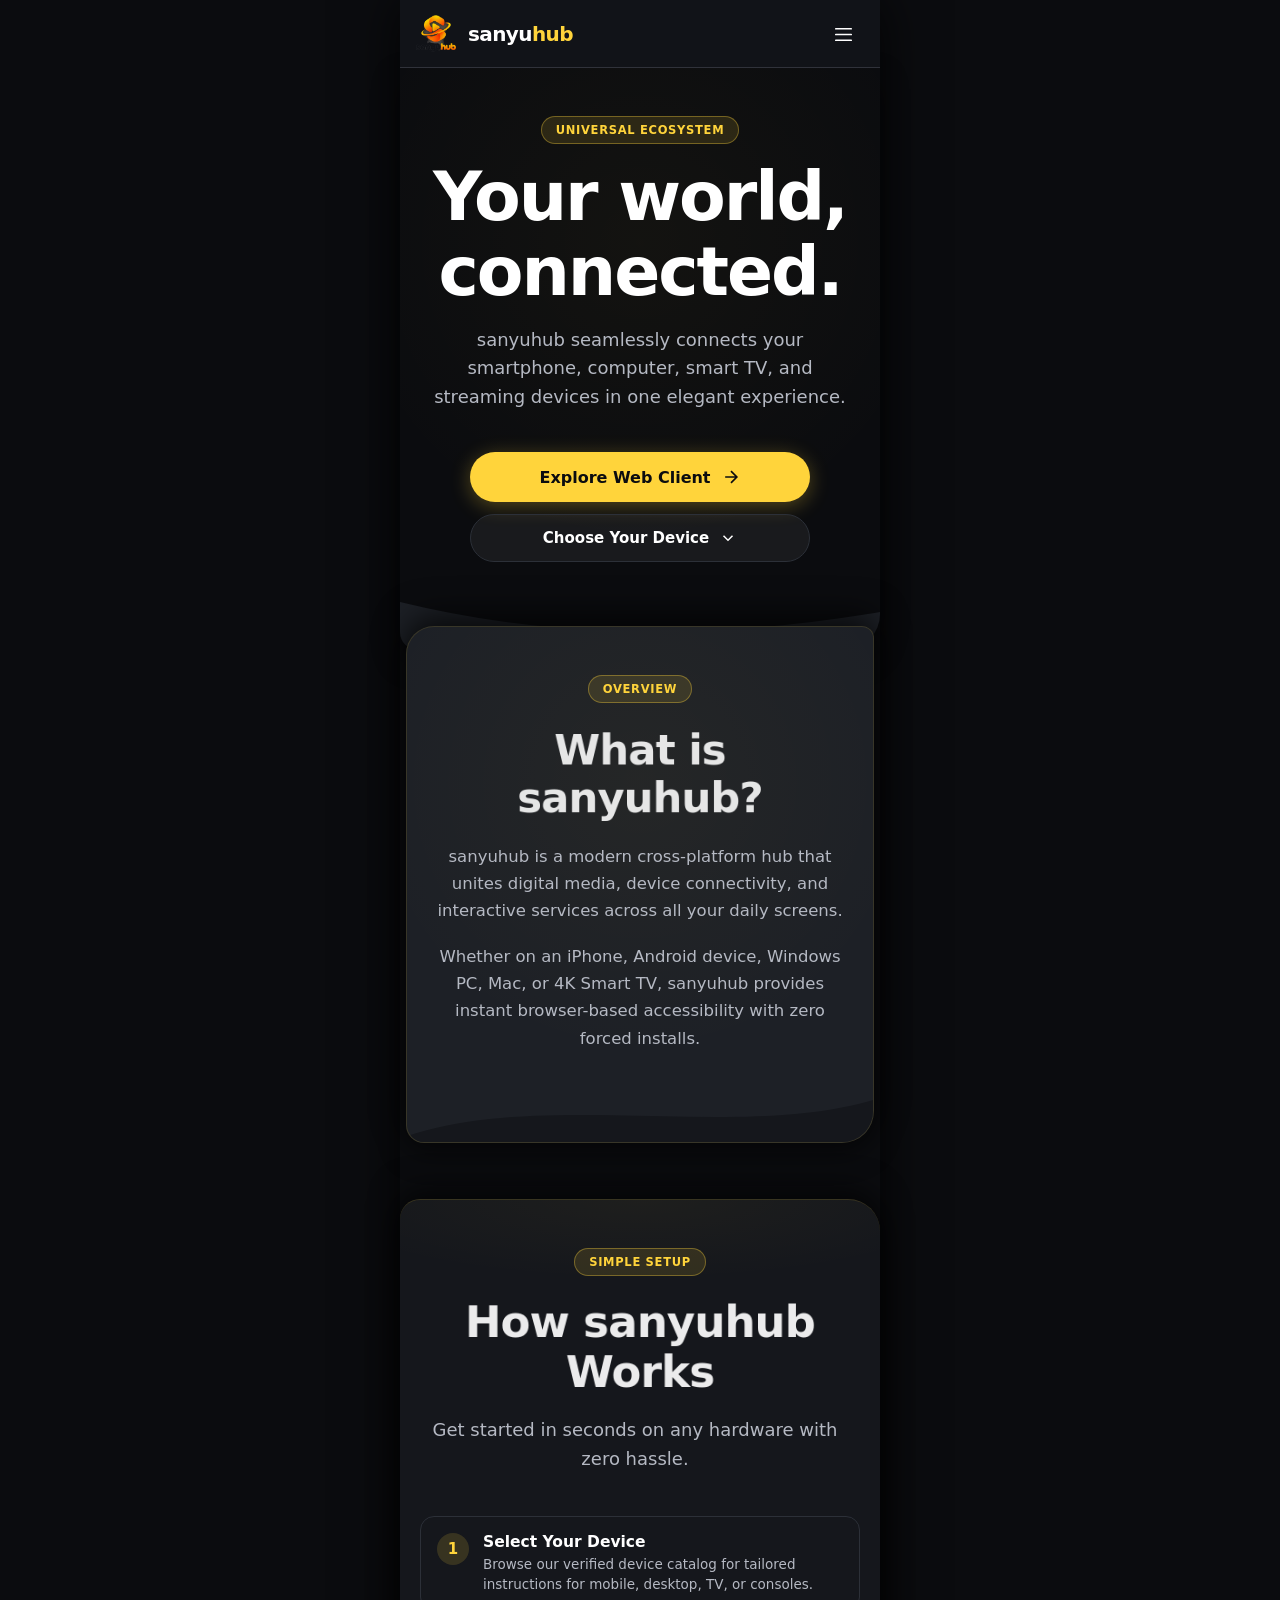
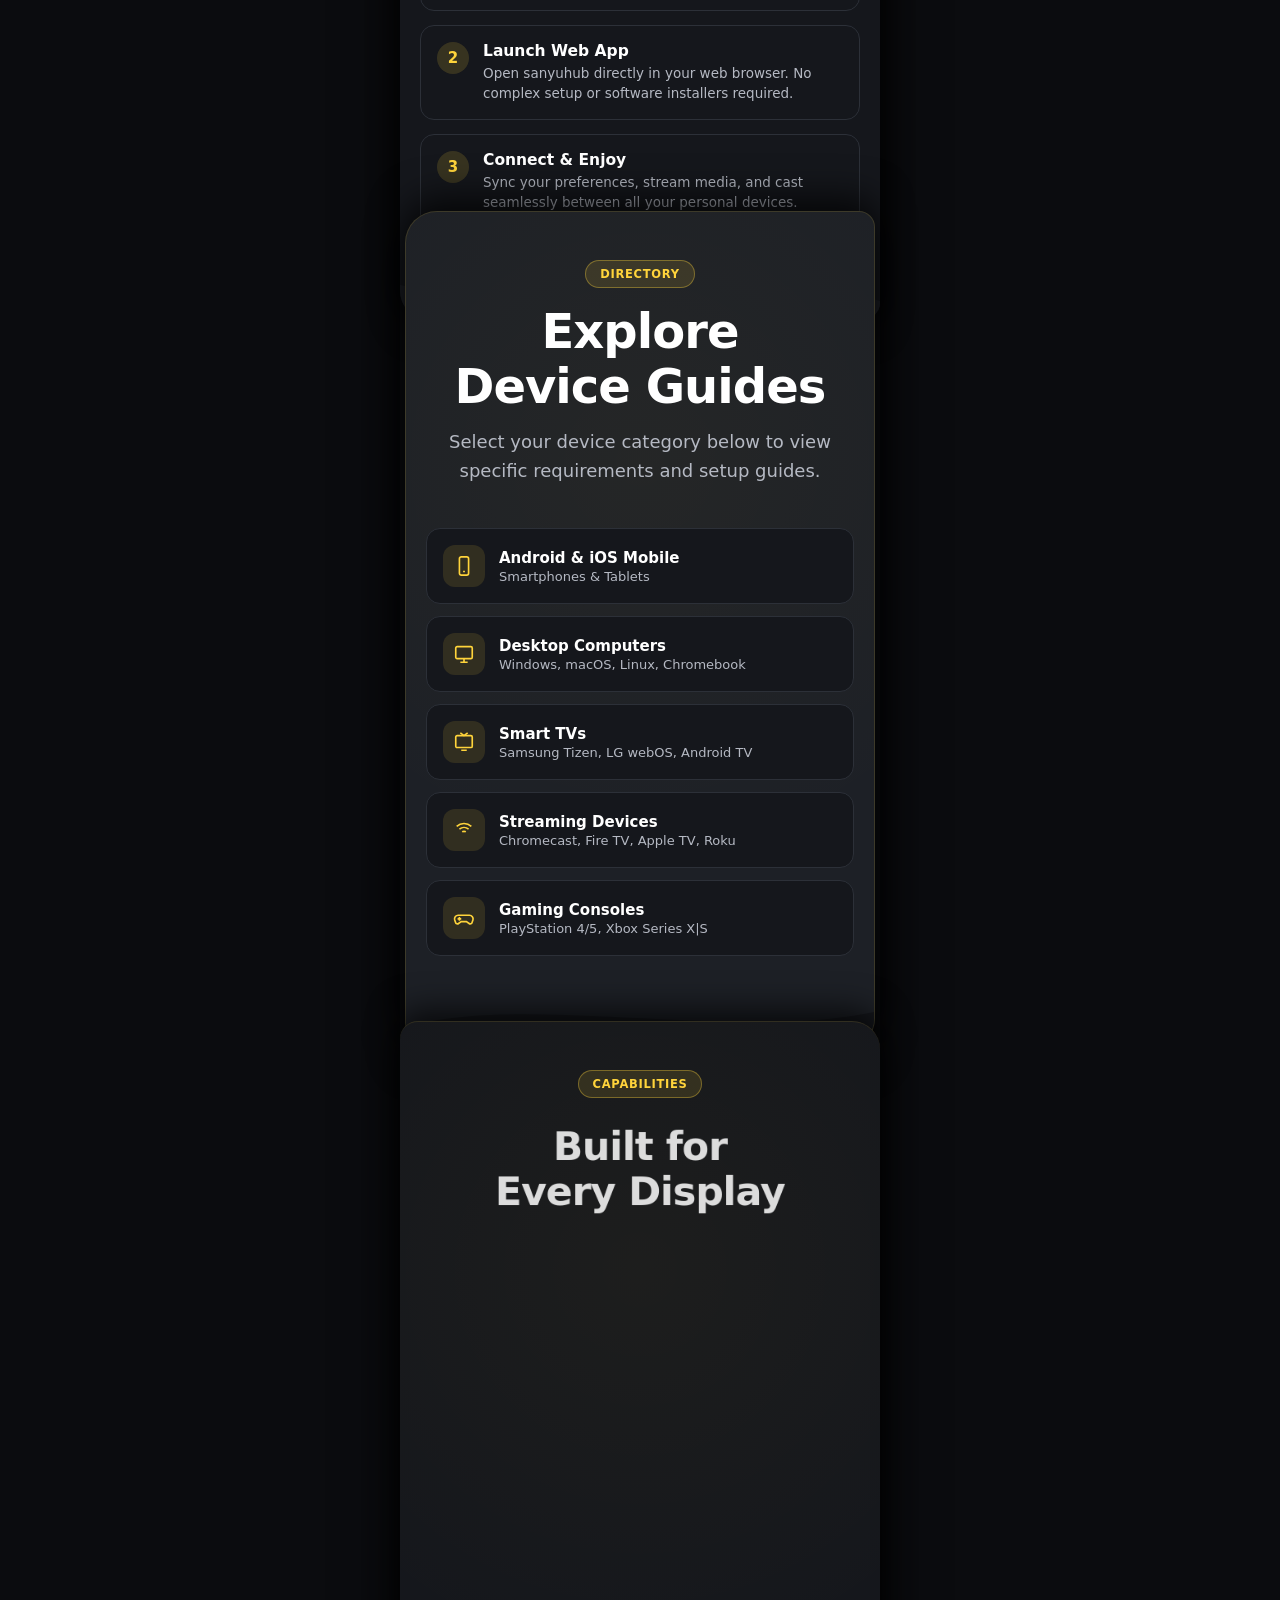
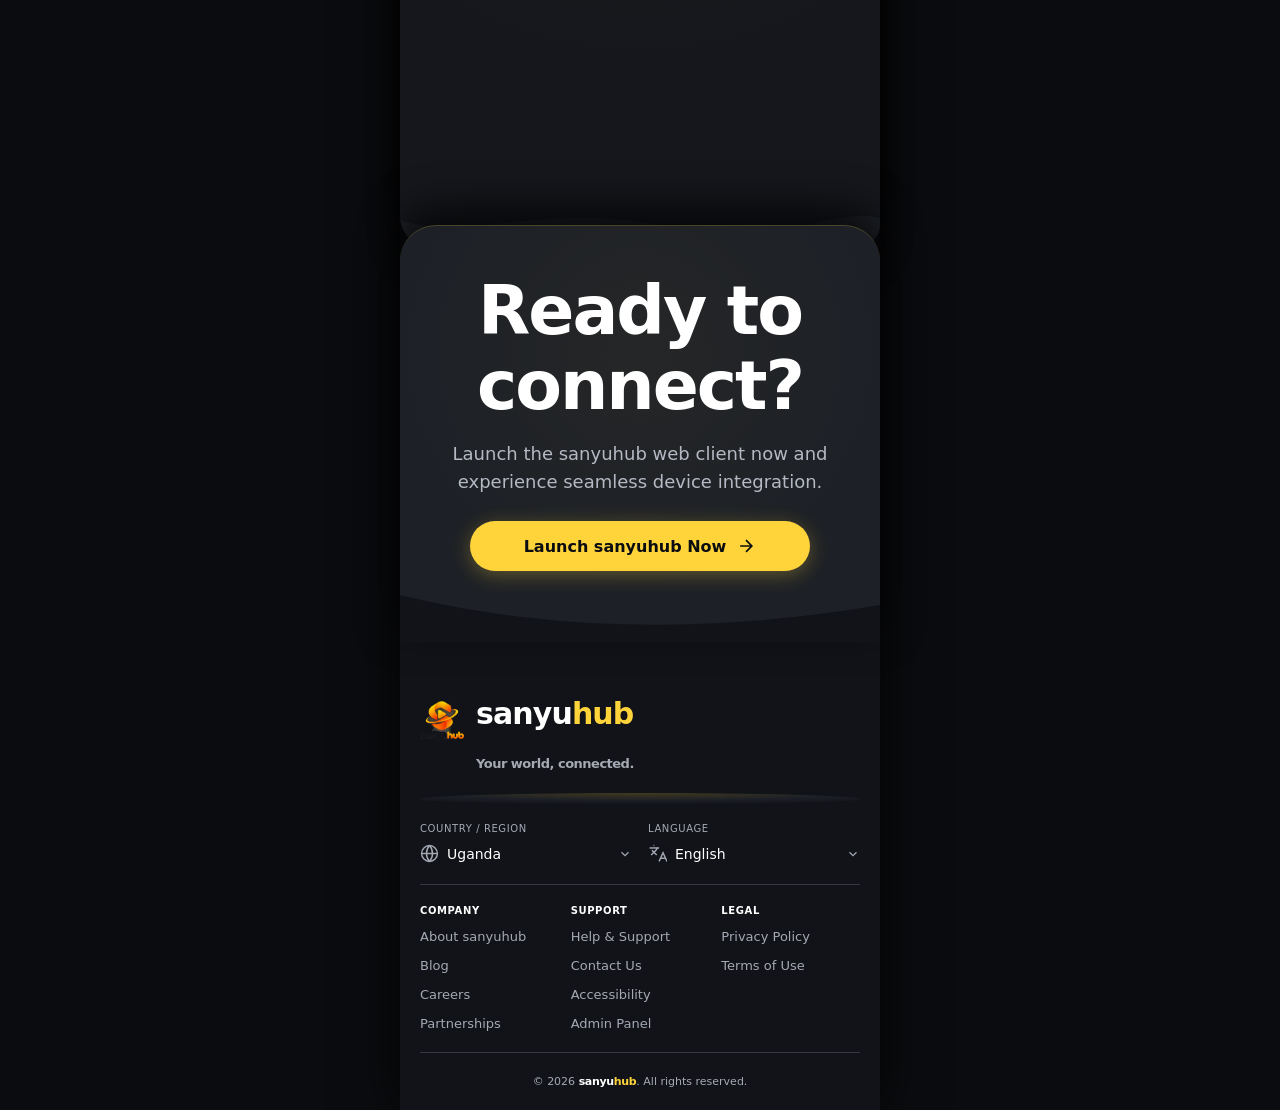
==== commit 75439f2f: "Implement Admin Panel and genuine Top 10 Music charts - Add Admin Panel with persistent User Account" ====
--- a/index.html
+++ b/index.html
@@ -1131,6 +1131,379 @@
       color: var(--muted);
     }
 
+    /* Admin Panel & Interactive Action Styles */
+    .btn-state-loading {
+      background: #495057 !important;
+      color: #e9ecef !important;
+      opacity: 0.88;
+      cursor: wait !important;
+      transform: scale(0.98) !important;
+    }
+    .btn-state-success {
+      background: #2b8a3e !important;
+      color: #ffffff !important;
+      border-color: #2b8a3e !important;
+      transition: all 0.2s ease;
+    }
+    .btn-state-error {
+      background: #c92a2a !important;
+      color: #ffffff !important;
+      border-color: #c92a2a !important;
+      transition: all 0.2s ease;
+    }
+    @keyframes spin {
+      100% { transform: rotate(360deg); }
+    }
+
+    .admin-subpage-tabs {
+      display: flex;
+      gap: 8px;
+      overflow-x: auto;
+      padding-bottom: 10px;
+      margin-bottom: 24px;
+      scrollbar-width: thin;
+      scrollbar-color: var(--color-border) transparent;
+    }
+    .admin-tab-btn {
+      display: inline-flex;
+      align-items: center;
+      gap: 8px;
+      padding: 10px 18px;
+      border-radius: 20px;
+      background: rgba(255, 255, 255, 0.05);
+      border: 1px solid var(--card-border);
+      color: var(--color-text-secondary);
+      font-size: 13.5px;
+      font-weight: 600;
+      white-space: nowrap;
+      text-decoration: none;
+      cursor: pointer;
+      transition: all 0.2s ease;
+    }
+    .admin-tab-btn:hover {
+      background: rgba(255, 255, 255, 0.1);
+      color: #ffffff;
+      border-color: rgba(255, 212, 59, 0.4);
+    }
+    .admin-tab-btn.active {
+      background: var(--color-accent);
+      color: #0b0c0f;
+      border-color: var(--color-accent);
+      font-weight: 700;
+    }
+
+    .admin-card {
+      background: var(--card-bg);
+      border: 1px solid var(--card-border);
+      border-radius: 16px;
+      padding: 20px;
+      margin-bottom: 20px;
+      transition: border-color 0.2s ease;
+    }
+    .admin-card:hover {
+      border-color: rgba(255, 212, 59, 0.3);
+    }
+    .admin-user-header {
+      display: flex;
+      align-items: center;
+      gap: 12px;
+      margin-bottom: 12px;
+    }
+    .admin-avatar {
+      width: 42px;
+      height: 42px;
+      border-radius: 50%;
+      background: rgba(255, 212, 59, 0.18);
+      color: var(--color-accent);
+      display: grid;
+      place-items: center;
+      font-weight: 700;
+      font-size: 15px;
+      border: 1px solid rgba(255, 212, 59, 0.4);
+      flex-shrink: 0;
+    }
+    .admin-user-info {
+      flex: 1;
+      min-width: 0;
+    }
+    .admin-user-info h4 {
+      margin: 0 0 2px;
+      font-size: 16px;
+      color: #ffffff;
+      white-space: nowrap;
+      overflow: hidden;
+      text-overflow: ellipsis;
+    }
+    .admin-user-info p {
+      margin: 0;
+      font-size: 13px;
+      color: var(--muted);
+      white-space: nowrap;
+      overflow: hidden;
+      text-overflow: ellipsis;
+    }
+    .status-tags {
+      display: flex;
+      flex-wrap: wrap;
+      gap: 6px;
+      margin-bottom: 14px;
+    }
+    .status-tag {
+      font-size: 11px;
+      font-weight: 700;
+      text-transform: uppercase;
+      letter-spacing: 0.04em;
+      padding: 3px 8px;
+      border-radius: 6px;
+    }
+    .tag-validated { background: rgba(43, 138, 62, 0.2); color: #51cf66; border: 1px solid rgba(43, 138, 62, 0.4); }
+    .tag-pending { background: rgba(232, 89, 12, 0.2); color: #ffa94d; border: 1px solid rgba(232, 89, 12, 0.4); }
+    .tag-rejected { background: rgba(201, 42, 42, 0.2); color: #ff8787; border: 1px solid rgba(201, 42, 42, 0.4); }
+    .tag-verified { background: rgba(24, 100, 171, 0.2); color: #74c0fc; border: 1px solid rgba(24, 100, 171, 0.4); }
+    .tag-unverified { background: rgba(134, 142, 150, 0.2); color: #ced4da; border: 1px solid rgba(134, 142, 150, 0.4); }
+    .tag-role { background: rgba(255, 212, 59, 0.15); color: #ffd43b; border: 1px solid rgba(255, 212, 59, 0.35); }
+    .tag-suspended { background: rgba(224, 49, 49, 0.3); color: #ff6b6b; border: 1px solid #e03131; }
+
+    .admin-actions-bar {
+      display: flex;
+      flex-wrap: wrap;
+      gap: 8px;
+      align-items: center;
+      margin-top: 12px;
+      padding-top: 12px;
+      border-top: 1px solid rgba(255, 255, 255, 0.08);
+    }
+    .btn-admin-action {
+      display: inline-flex;
+      align-items: center;
+      justify-content: center;
+      gap: 6px;
+      padding: 8px 12px;
+      border-radius: 8px;
+      font-size: 12.5px;
+      font-weight: 600;
+      cursor: pointer;
+      border: 1px solid transparent;
+      transition: all 0.15s ease;
+      color: #ffffff;
+      background: rgba(255, 255, 255, 0.08);
+    }
+    .btn-admin-action:hover {
+      background: rgba(255, 255, 255, 0.15);
+    }
+    .btn-admin-approve { background: rgba(43, 138, 62, 0.25); border-color: rgba(43, 138, 62, 0.5); color: #69db7c; }
+    .btn-admin-approve:hover { background: rgba(43, 138, 62, 0.4); }
+    .btn-admin-reject { background: rgba(201, 42, 42, 0.2); border-color: rgba(201, 42, 42, 0.4); color: #ffa8a8; }
+    .btn-admin-reject:hover { background: rgba(201, 42, 42, 0.35); }
+    .btn-admin-verify { background: rgba(24, 100, 171, 0.25); border-color: rgba(24, 100, 171, 0.5); color: #91a7ff; }
+    .btn-admin-verify:hover { background: rgba(24, 100, 171, 0.4); }
+    .btn-admin-revoke { background: rgba(134, 142, 150, 0.2); border-color: rgba(134, 142, 150, 0.4); color: #dee2e6; }
+    .btn-admin-revoke:hover { background: rgba(134, 142, 150, 0.35); }
+    .btn-admin-promote { background: rgba(255, 212, 59, 0.15); border-color: rgba(255, 212, 59, 0.4); color: #ffe066; }
+    .btn-admin-promote:hover { background: rgba(255, 212, 59, 0.3); }
+    .btn-admin-delete { background: rgba(224, 49, 49, 0.2); border-color: rgba(224, 49, 49, 0.5); color: #ff8787; margin-left: auto; }
+    .btn-admin-delete:hover { background: rgba(224, 49, 49, 0.4); }
+
+    .role-select-compact {
+      background: #1a1c23;
+      color: #ffffff;
+      border: 1px solid var(--card-border);
+      border-radius: 6px;
+      padding: 6px 8px;
+      font-size: 12px;
+      cursor: pointer;
+    }
+
+    /* Modal Dialog */
+    .admin-modal-backdrop {
+      display: none;
+      position: fixed;
+      top: 0;
+      left: 0;
+      right: 0;
+      bottom: 0;
+      background: rgba(0, 0, 0, 0.75);
+      backdrop-filter: blur(4px);
+      z-index: 1000;
+      align-items: center;
+      justify-content: center;
+      padding: 16px;
+    }
+    .admin-modal-backdrop.open {
+      display: flex;
+    }
+    .admin-modal {
+      background: #1a1c23;
+      border: 1px solid var(--card-border);
+      border-radius: 16px;
+      padding: 24px;
+      max-width: 440px;
+      width: 100%;
+      box-shadow: 0 10px 40px rgba(0, 0, 0, 0.6);
+    }
+    .admin-modal h3 {
+      margin: 0 0 10px;
+      font-size: 18px;
+      color: #ffffff;
+    }
+    .admin-modal p {
+      margin: 0 0 20px;
+      font-size: 14px;
+      color: var(--muted);
+      line-height: 1.5;
+    }
+    .admin-modal-actions {
+      display: flex;
+      gap: 10px;
+      justify-content: flex-end;
+    }
+
+    /* Music Section Styles */
+    .music-subpage-tabs {
+      display: flex;
+      gap: 8px;
+      overflow-x: auto;
+      padding-bottom: 10px;
+      margin-bottom: 24px;
+      scrollbar-width: thin;
+      scrollbar-color: var(--color-border) transparent;
+    }
+    .music-tab-btn {
+      display: inline-flex;
+      align-items: center;
+      gap: 8px;
+      padding: 10px 18px;
+      border-radius: 20px;
+      background: rgba(255, 255, 255, 0.05);
+      border: 1px solid var(--card-border);
+      color: var(--color-text-secondary);
+      font-size: 13.5px;
+      font-weight: 600;
+      white-space: nowrap;
+      text-decoration: none;
+      cursor: pointer;
+      transition: all 0.2s ease;
+    }
+    .music-tab-btn:hover {
+      background: rgba(255, 255, 255, 0.1);
+      color: #ffffff;
+      border-color: rgba(255, 212, 59, 0.4);
+    }
+    .music-tab-btn.active {
+      background: var(--color-accent);
+      color: #0b0c0f;
+      border-color: var(--color-accent);
+      font-weight: 700;
+    }
+
+    .track-list {
+      display: flex;
+      flex-direction: column;
+      gap: 12px;
+      margin-top: 16px;
+    }
+    .track-card {
+      display: flex;
+      align-items: center;
+      gap: 14px;
+      background: var(--card-bg);
+      border: 1px solid var(--card-border);
+      border-radius: 14px;
+      padding: 12px 16px;
+      transition: transform 0.15s ease, border-color 0.15s ease;
+    }
+    .track-card:hover {
+      border-color: rgba(255, 212, 59, 0.35);
+      transform: translateX(3px);
+    }
+    .track-rank {
+      font-size: 18px;
+      font-weight: 800;
+      color: var(--color-accent);
+      width: 28px;
+      text-align: center;
+      flex-shrink: 0;
+    }
+    .track-artwork-wrap {
+      width: 52px;
+      height: 52px;
+      border-radius: 8px;
+      overflow: hidden;
+      flex-shrink: 0;
+      background: #252833;
+      display: grid;
+      place-items: center;
+      border: 1px solid rgba(255, 255, 255, 0.1);
+    }
+    .track-artwork {
+      width: 100%;
+      height: 100%;
+      object-fit: cover;
+    }
+    .track-info {
+      flex: 1;
+      min-width: 0;
+    }
+    .track-title {
+      font-size: 15px;
+      font-weight: 700;
+      color: #ffffff;
+      margin: 0 0 4px;
+      white-space: nowrap;
+      overflow: hidden;
+      text-overflow: ellipsis;
+    }
+    .track-artist {
+      font-size: 13px;
+      color: var(--muted);
+      margin: 0;
+      white-space: nowrap;
+      overflow: hidden;
+      text-overflow: ellipsis;
+    }
+    .btn-play-preview {
+      width: 38px;
+      height: 38px;
+      border-radius: 50%;
+      background: rgba(255, 212, 59, 0.15);
+      border: 1px solid rgba(255, 212, 59, 0.4);
+      color: var(--color-accent);
+      display: grid;
+      place-items: center;
+      cursor: pointer;
+      flex-shrink: 0;
+      transition: all 0.15s ease;
+    }
+    .btn-play-preview:hover {
+      background: var(--color-accent);
+      color: #0b0c0f;
+    }
+    .btn-play-preview.is-playing {
+      background: var(--color-accent);
+      color: #0b0c0f;
+    }
+
+    /* Skeleton Loading Placeholder */
+    .skeleton-track-card {
+      display: flex;
+      align-items: center;
+      gap: 14px;
+      background: var(--card-bg);
+      border: 1px solid var(--card-border);
+      border-radius: 14px;
+      padding: 12px 16px;
+    }
+    .skeleton-box {
+      background: linear-gradient(90deg, rgba(255, 255, 255, 0.05) 25%, rgba(255, 255, 255, 0.12) 50%, rgba(255, 255, 255, 0.05) 75%);
+      background-size: 200% 100%;
+      animation: skeleton-shimmer 1.5s infinite;
+      border-radius: 6px;
+    }
+    @keyframes skeleton-shimmer {
+      0% { background-position: 200% 0; }
+      100% { background-position: -200% 0; }
+    }
+
   </style>
 </head>
 <body>
@@ -1159,6 +1532,24 @@
             <svg viewBox="0 0 24 24"><path d="m3 9 9-7 9 7v11a2 2 0 0 1-2 2H5a2 2 0 0 1-2-2z"/><polyline points="9 22 9 12 15 12 15 22"/></svg>
           </span>
           <span class="category-name" data-i18n="category.home">Home</span>
+        </a>
+      </section>
+
+      <section class="category" data-category="Music">
+        <a class="category-button" href="/music" data-route="/music">
+          <span class="category-icon" aria-hidden="true">
+            <svg viewBox="0 0 24 24"><path d="M9 18V5l12-2v13"/><circle cx="6" cy="18" r="3"/><circle cx="18" cy="16" r="3"/></svg>
+          </span>
+          <span class="category-name">Music</span>
+        </a>
+      </section>
+
+      <section class="category" data-category="Admin">
+        <a class="category-button" href="/admin" data-route="/admin">
+          <span class="category-icon" aria-hidden="true">
+            <svg viewBox="0 0 24 24"><path d="M12 2a5 5 0 0 1 5 5v3a5 5 0 0 1-10 0V7a5 5 0 0 1 5-5z"/><path d="M17 11.5a7 7 0 0 1-10 0M12 19v3M8 22h8"/></svg>
+          </span>
+          <span class="category-name">Admin Panel</span>
         </a>
       </section>
 
@@ -1356,6 +1747,7 @@
             <li><a href="/help" data-route="/help" data-i18n="nav.help">Help &amp; Support</a></li>
             <li><a href="/contact" data-route="/contact" data-i18n="nav.contact">Contact Us</a></li>
             <li><a href="/accessibility" data-route="/accessibility" data-i18n="nav.accessibility">Accessibility</a></li>
+            <li><a href="/admin" data-route="/admin">Admin Panel</a></li>
           </ul>
         </div>
         <div class="footer-group">
@@ -1386,6 +1778,7 @@
     import { initPinnedStorySection } from '/src/js/animations/PinnedStorySection.js';
     import { initDirectionalReveal } from '/src/js/animations/DirectionalReveal.js';
     import { attachMicroInteractions } from '/src/js/animations/MicroInteractions.js';
+    import { executeButtonAction } from '/src/js/animations/ButtonAction.js';
 
     // Translation helper shorthand
     function t(key, fallback) {
@@ -4458,6 +4851,752 @@
       `;
     }
 
+    // Global Admin & Music state
+    const adminState = {
+      activeTab: 'users', // 'users' or 'broadcasts'
+      users: [],
+      broadcasts: [],
+      isLoadingUsers: false,
+      isLoadingBroadcasts: false,
+      userToDelete: null,
+      feedbackMessage: null,
+      feedbackType: null, // 'success' or 'error'
+      broadcastTitle: '',
+      broadcastMessage: '',
+      recipientGroup: 'all',
+      isConfirmingBroadcast: false
+    };
+
+    const musicState = {
+      activeCategory: 'global', // 'global', 'pop', 'hiphop'
+      tracks: [],
+      isLoading: false,
+      error: null,
+      playingTrackId: null,
+      audioElement: null
+    };
+
+    function renderAdminPage(currentPath = '/admin') {
+      const activeTab = currentPath.includes('/broadcasts') ? 'broadcasts' : 'users';
+      adminState.activeTab = activeTab;
+
+      return `
+        <!-- Admin Hero -->
+        <section class="section-story bg-dark hero-section">
+          <div class="badge-pill">Administration</div>
+          <h1 class="hero-title anim-zoom-in">Administrator Portal</h1>
+          <p class="body-lead anim-stagger-word">Manage system accounts, validation, verification, roles, and real-time broadcasts.</p>
+
+          <div class="actions-group">
+            <a class="btn-primary" href="/admin/users" data-route="/admin/users">
+              <svg viewBox="0 0 24 24" width="18" height="18" fill="none" stroke="currentColor" stroke-width="2"><path d="M16 21v-2a4 4 0 0 0-4-4H6a4 4 0 0 0-4 4v2"/><circle cx="9" cy="7" r="4"/><path d="M22 21v-2a4 4 0 0 0-3-3.87"/><path d="M16 3.13a4 4 0 0 1 0 7.75"/></svg>
+              User Management
+            </a>
+            <a class="btn-secondary" href="/admin/broadcasts" data-route="/admin/broadcasts">
+              <svg viewBox="0 0 24 24" width="18" height="18" fill="none" stroke="currentColor" stroke-width="2"><path d="M22 12A10 10 0 0 0 12 2v10z"/><path d="m19 19-3-3"/><path d="M2 12a10 10 0 0 0 10 10v-10z"/></svg>
+              Broadcast System
+            </a>
+          </div>
+          ${renderConvexDivider('fill-card')}
+        </section>
+
+        <!-- Admin Workspace Section -->
+        <section class="section-story bg-card">
+          <!-- Subpage Tabs -->
+          <div class="admin-subpage-tabs" role="tablist">
+            <a class="admin-tab-btn ${activeTab === 'users' ? 'active' : ''}" href="/admin/users" data-route="/admin/users" role="tab">
+              <svg viewBox="0 0 24 24" width="18" height="18" fill="none" stroke="currentColor" stroke-width="2"><path d="M17 21v-2a4 4 0 0 0-4-4H5a4 4 0 0 0-4 4v2"/><circle cx="9" cy="7" r="4"/><path d="M23 21v-2a4 4 0 0 0-3-3.87"/><path d="M16 3.13a4 4 0 0 1 0 7.75"/></svg>
+              <span>User Accounts</span>
+            </a>
+            <a class="admin-tab-btn ${activeTab === 'broadcasts' ? 'active' : ''}" href="/admin/broadcasts" data-route="/admin/broadcasts" role="tab">
+              <svg viewBox="0 0 24 24" width="18" height="18" fill="none" stroke="currentColor" stroke-width="2"><path d="m3 11 18-5v12L3 14v-3z"/><path d="M11.6 16.8a3 3 0 1 1-5.8-1.6"/></svg>
+              <span>Broadcast System</span>
+            </a>
+          </div>
+
+          ${adminState.feedbackMessage ? `
+            <div style="padding: 12px 16px; border-radius: 10px; margin-bottom: 20px; font-size: 14px; font-weight: 600; display: flex; align-items: center; gap: 8px; ${adminState.feedbackType === 'success' ? 'background: rgba(43, 138, 62, 0.2); color: #69db7c; border: 1px solid rgba(43, 138, 62, 0.4);' : 'background: rgba(201, 42, 42, 0.2); color: #ff8787; border: 1px solid rgba(201, 42, 42, 0.4);'}">
+              <svg viewBox="0 0 24 24" width="18" height="18" fill="none" stroke="currentColor" stroke-width="2"><circle cx="12" cy="12" r="10"/><path d="${adminState.feedbackType === 'success' ? 'm9 12 2 2 4-4' : 'M12 8v4m0 4h.01'}"/></svg>
+              <span>${adminState.feedbackMessage}</span>
+            </div>
+          ` : ''}
+
+          ${activeTab === 'users' ? renderAdminUsersTab() : renderAdminBroadcastsTab()}
+
+          ${renderConcaveDivider('fill-surface')}
+        </section>
+
+        <!-- Account Deletion Confirmation Modal -->
+        <div class="admin-modal-backdrop ${adminState.userToDelete ? 'open' : ''}" id="adminDeleteModal" aria-hidden="${!adminState.userToDelete}">
+          <div class="admin-modal" role="dialog" aria-modal="true" aria-labelledby="delModalTitle">
+            <h3 id="delModalTitle">Confirm Permanent Account Deletion</h3>
+            <p>Are you sure you want to delete the account for <strong id="deleteTargetName">${adminState.userToDelete?.name || 'this user'}</strong> (${adminState.userToDelete?.email || ''})? This will permanently remove their access records and notification inboxes.</p>
+            <div class="admin-modal-actions">
+              <button type="button" class="btn-admin-action" id="btnCancelDelete">Cancel</button>
+              <button type="button" class="btn-admin-action btn-admin-delete" id="btnConfirmDelete">
+                <svg viewBox="0 0 24 24" width="16" height="16" fill="none" stroke="currentColor" stroke-width="2"><polyline points="3 6 5 6 21 6"/><path d="M19 6v14a2 2 0 0 1-2 2H7a2 2 0 0 1-2-2V6m3 0V4a2 2 0 0 1 2-2h4a2 2 0 0 1 2 2v2"/></svg>
+                Delete Account
+              </button>
+            </div>
+          </div>
+        </div>
+      `;
+    }
+
+    function renderAdminUsersTab() {
+      if (adminState.isLoadingUsers && (!adminState.users || adminState.users.length === 0)) {
+        return `
+          <div style="display:flex; flex-direction:column; gap:16px;">
+            <div class="skeleton-box" style="height: 120px;"></div>
+            <div class="skeleton-box" style="height: 120px;"></div>
+            <div class="skeleton-box" style="height: 120px;"></div>
+          </div>
+        `;
+      }
+
+      if (!adminState.users || adminState.users.length === 0) {
+        return `
+          <div style="text-align: center; padding: 40px 16px;">
+            <p style="color: var(--muted); font-size: 15px;">No user accounts found or database connection in progress.</p>
+            <button class="btn-admin-action" id="btnRefreshUsers">Refresh User List</button>
+          </div>
+        `;
+      }
+
+      return `
+        <div style="display: flex; justify-content: space-between; align-items: center; margin-bottom: 16px;">
+          <h3 style="margin: 0; font-size: 18px; color: #ffffff;">Registered Accounts (${adminState.users.length})</h3>
+          <button class="btn-admin-action" id="btnRefreshUsers" style="font-size: 12px;">
+            <svg viewBox="0 0 24 24" width="14" height="14" fill="none" stroke="currentColor" stroke-width="2"><path d="M3 12a9 9 0 0 1 9-9 9.75 9.75 0 0 1 6.74 2.74L21 8"/><path d="M21 3v5h-5"/><path d="M21 12a9 9 0 0 1-9 9 9.75 9.75 0 0 1-6.74-2.74L3 16"/><path d="M8 16H3v5"/></svg>
+            Refresh List
+          </button>
+        </div>
+
+        <div class="admin-user-cards-list">
+          ${adminState.users.map(u => {
+            const validationTagClass = u.validationStatus === 'validated' ? 'tag-validated' : (u.validationStatus === 'rejected' ? 'tag-rejected' : 'tag-pending');
+            const verificationTagClass = u.verificationStatus === 'verified' ? 'tag-verified' : 'tag-unverified';
+
+            return `
+              <div class="admin-card" data-user-id="${u.id}">
+                <div class="admin-user-header">
+                  <div class="admin-avatar">${u.avatar || u.name.substring(0, 2).toUpperCase()}</div>
+                  <div class="admin-user-info">
+                    <h4>${u.name}</h4>
+                    <p>${u.email}</p>
+                  </div>
+                </div>
+
+                <div class="status-tags">
+                  <span class="status-tag ${validationTagClass}">Validation: ${u.validationStatus}</span>
+                  <span class="status-tag ${verificationTagClass}">${u.verificationStatus === 'verified' ? 'Verified ✓' : 'Unverified'}</span>
+                  <span class="status-tag tag-role">Role: ${u.role}</span>
+                  ${u.suspended ? '<span class="status-tag tag-suspended">Suspended</span>' : ''}
+                </div>
+
+                <div class="admin-actions-bar">
+                  <!-- Validation actions -->
+                  ${u.validationStatus !== 'validated' ? `
+                    <button type="button" class="btn-admin-action btn-admin-approve" data-user-action="validate" data-status="validated" data-user-id="${u.id}">
+                      <svg viewBox="0 0 24 24" width="14" height="14" fill="none" stroke="currentColor" stroke-width="2"><polyline points="20 6 9 17 4 12"/></svg>
+                      Approve Validation
+                    </button>
+                  ` : `
+                    <button type="button" class="btn-admin-action btn-admin-reject" data-user-action="validate" data-status="rejected" data-user-id="${u.id}">
+                      <svg viewBox="0 0 24 24" width="14" height="14" fill="none" stroke="currentColor" stroke-width="2"><line x1="18" y1="6" x2="6" y2="18"/><line x1="6" y1="6" x2="18" y2="18"/></svg>
+                      Reject Validation
+                    </button>
+                  `}
+
+                  <!-- Verification actions -->
+                  ${u.verificationStatus !== 'verified' ? `
+                    <button type="button" class="btn-admin-action btn-admin-verify" data-user-action="verify" data-status="verified" data-user-id="${u.id}">
+                      <svg viewBox="0 0 24 24" width="14" height="14" fill="none" stroke="currentColor" stroke-width="2"><path d="M12 22s8-4 8-10V5l-8-3-8 3v7c0 6 8 10 8 10z"/><path d="m9 12 2 2 4-4"/></svg>
+                      Verify Account
+                    </button>
+                  ` : `
+                    <button type="button" class="btn-admin-action btn-admin-revoke" data-user-action="verify" data-status="unverified" data-user-id="${u.id}">
+                      <svg viewBox="0 0 24 24" width="14" height="14" fill="none" stroke="currentColor" stroke-width="2"><path d="M12 22s8-4 8-10V5l-8-3-8 3v7c0 6 8 10 8 10z"/><line x1="9" y1="9" x2="15" y2="15"/><line x1="15" y1="9" x2="9" y2="15"/></svg>
+                      Revoke Verification
+                    </button>
+                  `}
+
+                  <!-- Role promotion -->
+                  <div style="display:inline-flex; align-items:center; gap:6px;">
+                    <select class="role-select-compact" data-user-role-select="${u.id}">
+                      <option value="user" ${u.role === 'user' ? 'selected' : ''}>User</option>
+                      <option value="editor" ${u.role === 'editor' ? 'selected' : ''}>Editor</option>
+                      <option value="admin" ${u.role === 'admin' ? 'selected' : ''}>Admin</option>
+                    </select>
+                    <button type="button" class="btn-admin-action btn-admin-promote" data-user-action="promote" data-user-id="${u.id}">
+                      Promote Role
+                    </button>
+                  </div>
+
+                  <!-- Account Deletion -->
+                  <button type="button" class="btn-admin-action btn-admin-delete" data-trigger-delete="${u.id}" data-user-name="${u.name}" data-user-email="${u.email}">
+                    <svg viewBox="0 0 24 24" width="14" height="14" fill="none" stroke="currentColor" stroke-width="2"><polyline points="3 6 5 6 21 6"/><path d="M19 6v14a2 2 0 0 1-2 2H7a2 2 0 0 1-2-2V6m3 0V4a2 2 0 0 1 2-2h4a2 2 0 0 1 2 2v2"/></svg>
+                    Delete Account
+                  </button>
+                </div>
+              </div>
+            `;
+          }).join('')}
+        </div>
+      `;
+    }
+
+    function renderAdminBroadcastsTab() {
+      return `
+        <!-- Broadcast Composer -->
+        <div class="admin-card" style="margin-bottom: 24px;">
+          <h3 style="margin: 0 0 6px; font-size: 18px; color: #ffffff;">Compose Announcement</h3>
+          <p style="margin: 0 0 16px; font-size: 13.5px; color: var(--muted);">Announcements are saved to the platform database and delivered directly to target recipient inboxes.</p>
+
+          <form id="adminBroadcastForm" onsubmit="return false;">
+            <div style="margin-bottom: 14px;">
+              <label style="display:block; margin-bottom:6px; font-size:12px; font-weight:700; color:var(--muted); text-transform:uppercase;">Broadcast Title</label>
+              <input type="text" id="broadcastTitle" class="help-search-input" placeholder="e.g., Scheduled Maintenance or New Feature Spotlight" value="${adminState.broadcastTitle}" required style="border-radius:10px;">
+            </div>
+
+            <div style="margin-bottom: 14px;">
+              <label style="display:block; margin-bottom:6px; font-size:12px; font-weight:700; color:var(--muted); text-transform:uppercase;">Recipient Group</label>
+              <select id="broadcastRecipients" class="role-select-compact" style="width:100%; height:44px; padding:0 12px; font-size:14px; border-radius:10px;">
+                <option value="all" ${adminState.recipientGroup === 'all' ? 'selected' : ''}>All Registered Users (Global Broadcast)</option>
+                <option value="editors" ${adminState.recipientGroup === 'editors' ? 'selected' : ''}>Platform Editors & Administrators</option>
+                <option value="verified" ${adminState.recipientGroup === 'verified' ? 'selected' : ''}>Verified Accounts Only</option>
+                <option value="unverified" ${adminState.recipientGroup === 'unverified' ? 'selected' : ''}>Unverified Accounts Only</option>
+                <option value="pending" ${adminState.recipientGroup === 'pending' ? 'selected' : ''}>Pending Validation Accounts</option>
+              </select>
+            </div>
+
+            <div style="margin-bottom: 16px;">
+              <label style="display:block; margin-bottom:6px; font-size:12px; font-weight:700; color:var(--muted); text-transform:uppercase;">Message Composition</label>
+              <textarea id="broadcastMessage" class="help-search-input" placeholder="Type your broadcast message here..." rows="4" style="height:auto; min-height:100px; padding:12px; border-radius:10px; resize:vertical;" required>${adminState.broadcastMessage}</textarea>
+            </div>
+
+            <div style="display: flex; gap: 12px; align-items: center; flex-wrap: wrap;">
+              <button type="button" class="btn-primary" id="btnSendBroadcast" style="width: auto; padding: 12px 24px; border-radius: 10px;">
+                <svg viewBox="0 0 24 24" width="18" height="18" fill="none" stroke="currentColor" stroke-width="2"><line x1="22" y1="2" x2="11" y2="13"/><polygon points="22 2 15 22 11 13 2 9 22 2"/></svg>
+                Send Broadcast
+              </button>
+            </div>
+          </form>
+        </div>
+
+        <!-- Broadcast History Log -->
+        <div style="margin-top: 28px;">
+          <h3 style="margin: 0 0 14px; font-size: 18px; color: #ffffff;">Broadcast History & Delivery Records</h3>
+          ${adminState.isLoadingBroadcasts ? `
+            <div class="skeleton-box" style="height: 90px; margin-bottom: 12px;"></div>
+            <div class="skeleton-box" style="height: 90px;"></div>
+          ` : (!adminState.broadcasts || adminState.broadcasts.length === 0) ? `
+            <p style="color: var(--muted); font-size: 14px;">No broadcast transmissions recorded in the database yet.</p>
+          ` : `
+            <div style="display:flex; flex-direction:column; gap:12px;">
+              ${adminState.broadcasts.map(bc => `
+                <div class="admin-card" style="padding: 16px;">
+                  <div style="display:flex; justify-content:space-between; align-items:flex-start; margin-bottom:6px; flex-wrap:wrap; gap:8px;">
+                    <h4 style="margin:0; font-size:16px; color:#ffffff;">${bc.title}</h4>
+                    <span class="status-tag tag-validated">Delivered (${bc.recipientsCount} recipients)</span>
+                  </div>
+                  <p style="margin:0 0 10px; font-size:13.5px; color:#c8cad3; line-height:1.45;">${bc.message}</p>
+                  <div style="font-size:12px; color:var(--muted); display:flex; gap:16px;">
+                    <span>Target: <strong>${bc.recipientGroup}</strong></span>
+                    <span>Sent: <strong>${new Date(bc.sentAt).toLocaleString()}</strong></span>
+                  </div>
+                </div>
+              `).join('')}
+            </div>
+          `}
+        </div>
+      `;
+    }
+
+    async function loadAdminUsers() {
+      adminState.isLoadingUsers = true;
+      try {
+        const res = await fetch('/api/admin/users', {
+          headers: { 'Authorization': 'Bearer admin-token', 'X-Admin-Role': 'admin' }
+        });
+        const data = await res.json();
+        if (data.success && Array.isArray(data.users)) {
+          adminState.users = data.users;
+        }
+      } catch (e) {
+        console.error('Failed to load admin users:', e);
+      } finally {
+        adminState.isLoadingUsers = false;
+        renderPage(window.location.pathname);
+      }
+    }
+
+    async function loadAdminBroadcasts() {
+      adminState.isLoadingBroadcasts = true;
+      try {
+        const res = await fetch('/api/admin/broadcasts', {
+          headers: { 'Authorization': 'Bearer admin-token', 'X-Admin-Role': 'admin' }
+        });
+        const data = await res.json();
+        if (data.success && Array.isArray(data.broadcasts)) {
+          adminState.broadcasts = data.broadcasts;
+        }
+      } catch (e) {
+        console.error('Failed to load admin broadcasts:', e);
+      } finally {
+        adminState.isLoadingBroadcasts = false;
+        renderPage(window.location.pathname);
+      }
+    }
+
+    function renderMusicPage() {
+      const activeCat = musicState.activeCategory || 'global';
+
+      const MUSIC_CATEGORIES = [
+        {
+          id: 'global',
+          title: 'Global Top 10',
+          icon: `<svg viewBox="0 0 24 24" width="16" height="16" fill="none" stroke="currentColor" stroke-width="2"><circle cx="12" cy="12" r="10"/><path d="M2 12h20"/><path d="M12 2a15 15 0 0 1 0 20"/><path d="M12 2a15 15 0 0 0 0 20"/></svg>`
+        },
+        {
+          id: 'pop',
+          title: 'Pop Hits Top 10',
+          icon: `<svg viewBox="0 0 24 24" width="16" height="16" fill="none" stroke="currentColor" stroke-width="2"><path d="M9 18V5l12-2v13"/><circle cx="6" cy="18" r="3"/><circle cx="18" cy="16" r="3"/></svg>`
+        },
+        {
+          id: 'hiphop',
+          title: 'Hip-Hop & Rap Top 10',
+          icon: `<svg viewBox="0 0 24 24" width="16" height="16" fill="none" stroke="currentColor" stroke-width="2"><rect x="4" y="2" width="16" height="20" rx="2"/><circle cx="12" cy="14" r="4"/><line x1="12" y1="6" x2="12.01" y2="6"/></svg>`
+        }
+      ];
+
+      return `
+        <!-- Music Hero Section -->
+        <section class="section-story bg-dark hero-section">
+          <div class="badge-pill">Soundscapes &amp; Charts</div>
+          <h1 class="hero-title anim-zoom-in">Official Top 10 Music Charts</h1>
+          <p class="body-lead anim-stagger-word">Genuine real-time music chart rankings directly fetched from leading international music providers.</p>
+          ${renderConvexDivider('fill-card')}
+        </section>
+
+        <!-- Charts Interactive Section -->
+        <section class="section-story bg-card">
+          <!-- Category Selector Buttons matching Movies/Help selectors -->
+          <div class="music-subpage-tabs" role="tablist" aria-label="Music Chart Categories">
+            ${MUSIC_CATEGORIES.map(cat => {
+              const isActive = activeCat === cat.id;
+              return `
+                <button type="button" class="music-tab-btn ${isActive ? 'active' : ''}" data-music-category="${cat.id}" role="tab" aria-selected="${isActive}">
+                  ${cat.icon}
+                  <span>${cat.title}</span>
+                </button>
+              `;
+            }).join('')}
+          </div>
+
+          <div id="musicChartContent">
+            ${renderMusicChartContent()}
+          </div>
+
+          ${renderConcaveDivider('fill-surface')}
+        </section>
+
+        <!-- Information Card -->
+        <section class="section-story bg-surface">
+          <div class="admin-card" style="text-align: center; padding: 28px;">
+            <h3 style="margin: 0 0 8px; font-size: 18px; color: #ffffff;">Continuous Web Playback</h3>
+            <p style="margin: 0 0 16px; font-size: 14px; color: var(--muted); max-width: 500px; margin-left: auto; margin-right: auto;">
+              Preview chart-topping tracks directly within sanyuhub's HTML5 audio player. Lock-screen audio and background streaming supported across mobile browsers.
+            </p>
+            <a class="btn-primary" href="/devices/website" data-route="/devices/website" style="width: auto; display: inline-flex; padding: 10px 22px;">
+              Explore Supported Devices
+            </a>
+          </div>
+          ${renderConvexDivider('fill-footer')}
+        </section>
+      `;
+    }
+
+    function renderMusicChartContent() {
+      if (musicState.isLoading) {
+        return `
+          <div class="track-list">
+            ${Array.from({ length: 10 }).map((_, i) => `
+              <div class="skeleton-track-card">
+                <div class="skeleton-box" style="width: 24px; height: 24px; border-radius: 4px;"></div>
+                <div class="skeleton-box" style="width: 52px; height: 52px; border-radius: 8px;"></div>
+                <div style="flex:1; display:flex; flex-direction:column; gap:8px;">
+                  <div class="skeleton-box" style="width: 55%; height: 16px;"></div>
+                  <div class="skeleton-box" style="width: 35%; height: 13px;"></div>
+                </div>
+                <div class="skeleton-box" style="width: 38px; height: 38px; border-radius: 50%;"></div>
+              </div>
+            `).join('')}
+          </div>
+        `;
+      }
+
+      if (musicState.error) {
+        return `
+          <div class="admin-card" style="text-align:center; padding: 36px 16px;">
+            <svg viewBox="0 0 24 24" width="36" height="36" fill="none" stroke="#ff6b6b" stroke-width="2" style="margin-bottom:12px;"><circle cx="12" cy="12" r="10"/><line x1="12" y1="8" x2="12" y2="12"/><line x1="12" y1="16" x2="12.01" y2="16"/></svg>
+            <h4 style="margin:0 0 6px; font-size: 17px; color: #ffffff;">Chart Service Unavailable</h4>
+            <p style="margin:0 0 16px; font-size: 14px; color: var(--muted);">${musicState.error}</p>
+            <button type="button" class="btn-primary" id="btnRetryMusic" style="width:auto; padding: 10px 20px;">
+              Retry Fetching Chart
+            </button>
+          </div>
+        `;
+      }
+
+      if (!musicState.tracks || musicState.tracks.length === 0) {
+        return `
+          <div class="admin-card" style="text-align:center; padding: 36px 16px;">
+            <p style="color: var(--muted); font-size: 14px;">No chart songs available for this category right now.</p>
+            <button type="button" class="btn-primary" id="btnRetryMusic" style="width:auto; padding: 10px 20px;">
+              Refresh Charts
+            </button>
+          </div>
+        `;
+      }
+
+      return `
+        <div class="track-list">
+          ${musicState.tracks.map((t, idx) => {
+            const isPlaying = musicState.playingTrackId === t.id;
+            return `
+              <div class="track-card" data-track-id="${t.id}">
+                <div class="track-rank">#${t.rank || (idx + 1)}</div>
+                <div class="track-artwork-wrap">
+                  ${t.artwork ? `
+                    <img class="track-artwork" src="${t.artwork}" alt="${t.title}" loading="lazy" onerror="this.style.display='none';">
+                  ` : `
+                    <svg viewBox="0 0 24 24" width="24" height="24" fill="none" stroke="#a4a9b4" stroke-width="1.8"><path d="M9 18V5l12-2v13"/><circle cx="6" cy="18" r="3"/><circle cx="18" cy="16" r="3"/></svg>
+                  `}
+                </div>
+                <div class="track-info">
+                  <h4 class="track-title">${t.title}</h4>
+                  <p class="track-artist">${t.artist}</p>
+                </div>
+                ${t.previewUrl ? `
+                  <button type="button" class="btn-play-preview ${isPlaying ? 'is-playing' : ''}" data-play-preview="${t.previewUrl}" data-track-id="${t.id}" aria-label="${isPlaying ? 'Pause' : 'Play preview for ' + t.title}">
+                    ${isPlaying ? `
+                      <svg viewBox="0 0 24 24" width="16" height="16" fill="currentColor"><rect x="6" y="4" width="4" height="16"/><rect x="14" y="4" width="4" height="16"/></svg>
+                    ` : `
+                      <svg viewBox="0 0 24 24" width="16" height="16" fill="currentColor"><polygon points="5 3 19 12 5 21 5 3"/></svg>
+                    `}
+                  </button>
+                ` : ''}
+              </div>
+            `;
+          }).join('')}
+        </div>
+      `;
+    }
+
+    async function loadMusicCharts(category = 'global') {
+      musicState.isLoading = true;
+      musicState.error = null;
+      renderPage(window.location.pathname);
+
+      try {
+        const res = await fetch(`/api/music/charts?category=${category}`);
+        const data = await res.json();
+        if (!res.ok || !data.success) {
+          throw new Error(data.error || 'Failed to fetch music chart');
+        }
+        musicState.tracks = data.tracks || [];
+      } catch (err) {
+        console.error('Failed to load music charts:', err);
+        musicState.error = err.message || 'Unable to connect to music chart service.';
+        musicState.tracks = [];
+      } finally {
+        musicState.isLoading = false;
+        renderPage(window.location.pathname);
+      }
+    }
+
+    function setupMusicListeners() {
+      const workspaceEl = document.getElementById('workspace');
+      if (!workspaceEl) return;
+
+      // Initial chart fetch if empty
+      if ((!musicState.tracks || musicState.tracks.length === 0) && !musicState.isLoading && !musicState.error) {
+        loadMusicCharts(musicState.activeCategory);
+      }
+
+      // Music category selector buttons with tactile ButtonAction
+      workspaceEl.querySelectorAll('[data-music-category]').forEach(btn => {
+        btn.addEventListener('click', (e) => {
+          e.preventDefault();
+          const targetCat = btn.getAttribute('data-music-category');
+          if (musicState.activeCategory === targetCat && musicState.tracks.length > 0) return;
+
+          musicState.activeCategory = targetCat;
+          // Stop current audio preview if playing
+          if (musicState.audioElement) {
+            musicState.audioElement.pause();
+            musicState.playingTrackId = null;
+          }
+
+          executeButtonAction(btn, async () => {
+            await loadMusicCharts(targetCat);
+          }, {
+            loadingText: 'Loading Chart...',
+            successText: btn.textContent.trim(),
+            errorText: 'Failed'
+          });
+        });
+      });
+
+      // Retry button
+      const btnRetry = workspaceEl.querySelector('#btnRetryMusic');
+      if (btnRetry) {
+        btnRetry.addEventListener('click', () => {
+          executeButtonAction(btnRetry, () => loadMusicCharts(musicState.activeCategory), {
+            loadingText: 'Connecting...',
+            successText: 'Loaded',
+            errorText: 'Failed'
+          });
+        });
+      }
+
+      // Audio preview play/pause
+      workspaceEl.querySelectorAll('[data-play-preview]').forEach(btn => {
+        btn.addEventListener('click', () => {
+          const trackId = btn.getAttribute('data-track-id');
+          const previewUrl = btn.getAttribute('data-play-preview');
+
+          if (musicState.playingTrackId === trackId) {
+            // Pause
+            if (musicState.audioElement) {
+              musicState.audioElement.pause();
+            }
+            musicState.playingTrackId = null;
+            renderPage(window.location.pathname);
+          } else {
+            // Play new
+            if (musicState.audioElement) {
+              musicState.audioElement.pause();
+            }
+            const audio = new Audio(previewUrl);
+            musicState.audioElement = audio;
+            musicState.playingTrackId = trackId;
+            audio.play().catch(e => console.warn('Audio play restricted:', e));
+
+            audio.addEventListener('ended', () => {
+              musicState.playingTrackId = null;
+              renderPage(window.location.pathname);
+            });
+
+            renderPage(window.location.pathname);
+          }
+        });
+      });
+    }
+
+    function setupAdminListeners() {
+      const workspaceEl = document.getElementById('workspace');
+      if (!workspaceEl) return;
+
+      // Load initial data if empty
+      if (adminState.activeTab === 'users' && (!adminState.users || adminState.users.length === 0) && !adminState.isLoadingUsers) {
+        loadAdminUsers();
+      } else if (adminState.activeTab === 'broadcasts' && (!adminState.broadcasts || adminState.broadcasts.length === 0) && !adminState.isLoadingBroadcasts) {
+        loadAdminBroadcasts();
+      }
+
+      // Refresh Users button
+      const btnRefresh = workspaceEl.querySelector('#btnRefreshUsers');
+      if (btnRefresh) {
+        btnRefresh.addEventListener('click', () => {
+          executeButtonAction(btnRefresh, () => loadAdminUsers(), {
+            loadingText: 'Refreshing...',
+            successText: 'Refreshed',
+            errorText: 'Failed'
+          });
+        });
+      }
+
+      // User validation & verification buttons
+      workspaceEl.querySelectorAll('[data-user-action]').forEach(btn => {
+        btn.addEventListener('click', (e) => {
+          e.preventDefault();
+          const action = btn.getAttribute('data-user-action');
+          const userId = btn.getAttribute('data-user-id');
+          const targetStatus = btn.getAttribute('data-status');
+
+          let payload = { userId, action };
+          let loadingLabel = 'Processing...';
+          let successLabel = 'Updated';
+
+          if (action === 'validate') {
+            payload.validationStatus = targetStatus;
+            loadingLabel = targetStatus === 'validated' ? 'Validating...' : 'Rejecting...';
+            successLabel = targetStatus === 'validated' ? 'Validated' : 'Rejected';
+          } else if (action === 'verify') {
+            payload.verificationStatus = targetStatus;
+            loadingLabel = targetStatus === 'verified' ? 'Verifying...' : 'Revoking...';
+            successLabel = targetStatus === 'verified' ? 'Verified' : 'Revoked';
+          } else if (action === 'promote') {
+            const selectEl = workspaceEl.querySelector(`[data-user-role-select="${userId}"]`);
+            const selectedRole = selectEl ? selectEl.value : 'editor';
+            payload.role = selectedRole;
+            loadingLabel = 'Promoting...';
+            successLabel = 'Promoted';
+          }
+
+          executeButtonAction(btn, async () => {
+            const res = await fetch('/api/admin/users', {
+              method: 'POST',
+              headers: {
+                'Content-Type': 'application/json',
+                'Authorization': 'Bearer admin-token',
+                'X-Admin-Role': 'admin'
+              },
+              body: JSON.stringify(payload)
+            });
+            const data = await res.json();
+            if (!res.ok || !data.success) {
+              throw new Error(data.error || 'Operation failed');
+            }
+            // Update user in local state immediately
+            if (data.user) {
+              const uIdx = adminState.users.findIndex(u => u.id === userId);
+              if (uIdx !== -1) {
+                adminState.users[uIdx] = data.user;
+              }
+            }
+            return data;
+          }, {
+            loadingText: loadingLabel,
+            successText: successLabel,
+            errorText: 'Error',
+            onSuccess: () => {
+              setTimeout(() => renderPage(window.location.pathname), 400);
+            }
+          });
+        });
+      });
+
+      // Trigger Delete modal
+      workspaceEl.querySelectorAll('[data-trigger-delete]').forEach(btn => {
+        btn.addEventListener('click', () => {
+          const userId = btn.getAttribute('data-trigger-delete');
+          const name = btn.getAttribute('data-user-name');
+          const email = btn.getAttribute('data-user-email');
+          adminState.userToDelete = { id: userId, name, email };
+          renderPage(window.location.pathname);
+        });
+      });
+
+      // Cancel Delete
+      const btnCancelDel = workspaceEl.querySelector('#btnCancelDelete');
+      if (btnCancelDel) {
+        btnCancelDel.addEventListener('click', () => {
+          adminState.userToDelete = null;
+          renderPage(window.location.pathname);
+        });
+      }
+
+      // Confirm Delete
+      const btnConfirmDel = workspaceEl.querySelector('#btnConfirmDelete');
+      if (btnConfirmDel) {
+        btnConfirmDel.addEventListener('click', () => {
+          if (!adminState.userToDelete) return;
+          const targetId = adminState.userToDelete.id;
+
+          executeButtonAction(btnConfirmDel, async () => {
+            const res = await fetch('/api/admin/users', {
+              method: 'DELETE',
+              headers: {
+                'Content-Type': 'application/json',
+                'Authorization': 'Bearer admin-token',
+                'X-Admin-Role': 'admin'
+              },
+              body: JSON.stringify({ userId: targetId })
+            });
+            const data = await res.json();
+            if (!res.ok || !data.success) {
+              throw new Error(data.error || 'Failed to delete account');
+            }
+            // Remove user from list
+            adminState.users = adminState.users.filter(u => u.id !== targetId);
+            adminState.userToDelete = null;
+            return data;
+          }, {
+            loadingText: 'Deleting...',
+            successText: 'Deleted',
+            errorText: 'Delete Failed',
+            onSuccess: () => {
+              setTimeout(() => renderPage(window.location.pathname), 400);
+            }
+          });
+        });
+      }
+
+      // Send Broadcast Button
+      const btnSendBroadcast = workspaceEl.querySelector('#btnSendBroadcast');
+      if (btnSendBroadcast) {
+        // Track input values in state
+        const titleInput = workspaceEl.querySelector('#broadcastTitle');
+        const msgInput = workspaceEl.querySelector('#broadcastMessage');
+        const recSelect = workspaceEl.querySelector('#broadcastRecipients');
+
+        if (titleInput) titleInput.addEventListener('input', (e) => { adminState.broadcastTitle = e.target.value; });
+        if (msgInput) msgInput.addEventListener('input', (e) => { adminState.broadcastMessage = e.target.value; });
+        if (recSelect) recSelect.addEventListener('change', (e) => { adminState.recipientGroup = e.target.value; });
+
+        btnSendBroadcast.addEventListener('click', () => {
+          const title = (titleInput ? titleInput.value : adminState.broadcastTitle).trim();
+          const message = (msgInput ? msgInput.value : adminState.broadcastMessage).trim();
+          const recipientGroup = recSelect ? recSelect.value : adminState.recipientGroup;
+
+          if (!title || title.length < 3) {
+            alert('Please enter a broadcast title (at least 3 characters).');
+            return;
+          }
+          if (!message || message.length < 5) {
+            alert('Please enter a broadcast message (at least 5 characters).');
+            return;
+          }
+
+          if (!confirm(`Are you sure you want to broadcast this announcement to "${recipientGroup}" recipients?`)) {
+            return;
+          }
+
+          executeButtonAction(btnSendBroadcast, async () => {
+            const res = await fetch('/api/admin/broadcasts', {
+              method: 'POST',
+              headers: {
+                'Content-Type': 'application/json',
+                'Authorization': 'Bearer admin-token',
+                'X-Admin-Role': 'admin'
+              },
+              body: JSON.stringify({ title, message, recipientGroup })
+            });
+            const data = await res.json();
+            if (!res.ok || !data.success) {
+              throw new Error(data.error || 'Broadcast failed');
+            }
+            adminState.broadcastTitle = '';
+            adminState.broadcastMessage = '';
+            if (data.broadcast) {
+              adminState.broadcasts.unshift(data.broadcast);
+            }
+            return data;
+          }, {
+            loadingText: 'Sending...',
+            successText: 'Broadcast Sent',
+            errorText: 'Failed',
+            onSuccess: () => {
+              setTimeout(() => renderPage(window.location.pathname), 500);
+            }
+          });
+        });
+      }
+    }
+
     // Attach event listeners for Contact page controls
     function setupContactListeners() {
       const workspaceEl = document.getElementById('workspace');
@@ -4710,7 +5849,11 @@
       '/contact': { titleKey: 'page.contact.title', type: 'contact' },
       '/accessibility': { titleKey: 'page.accessibility.title', type: 'accessibility' },
       '/privacy': { titleKey: 'page.privacy.title', type: 'privacy' },
-      '/terms': { titleKey: 'page.terms.title', type: 'terms' }
+      '/terms': { titleKey: 'page.terms.title', type: 'terms' },
+      '/admin': { titleKey: 'Admin Panel', type: 'admin' },
+      '/admin/users': { titleKey: 'Admin User Management', type: 'admin' },
+      '/admin/broadcasts': { titleKey: 'Admin Broadcast System', type: 'admin' },
+      '/music': { titleKey: 'Music & Charts', type: 'music' }
     };
 
     const menuToggle = document.getElementById('menuToggle');
@@ -4862,6 +6005,12 @@
               } else if (routeInfo.type === 'help') {
                 workspace.innerHTML = renderHelpPage(path);
                 setupHelpListeners();
+              } else if (routeInfo.type === 'admin') {
+                workspace.innerHTML = renderAdminPage(path);
+                setupAdminListeners();
+              } else if (routeInfo.type === 'music') {
+                workspace.innerHTML = renderMusicPage();
+                setupMusicListeners();
               } else if (routeInfo.type === 'about') {
                 workspace.innerHTML = renderAboutPage();
               } else if (routeInfo.type === 'terms') {
